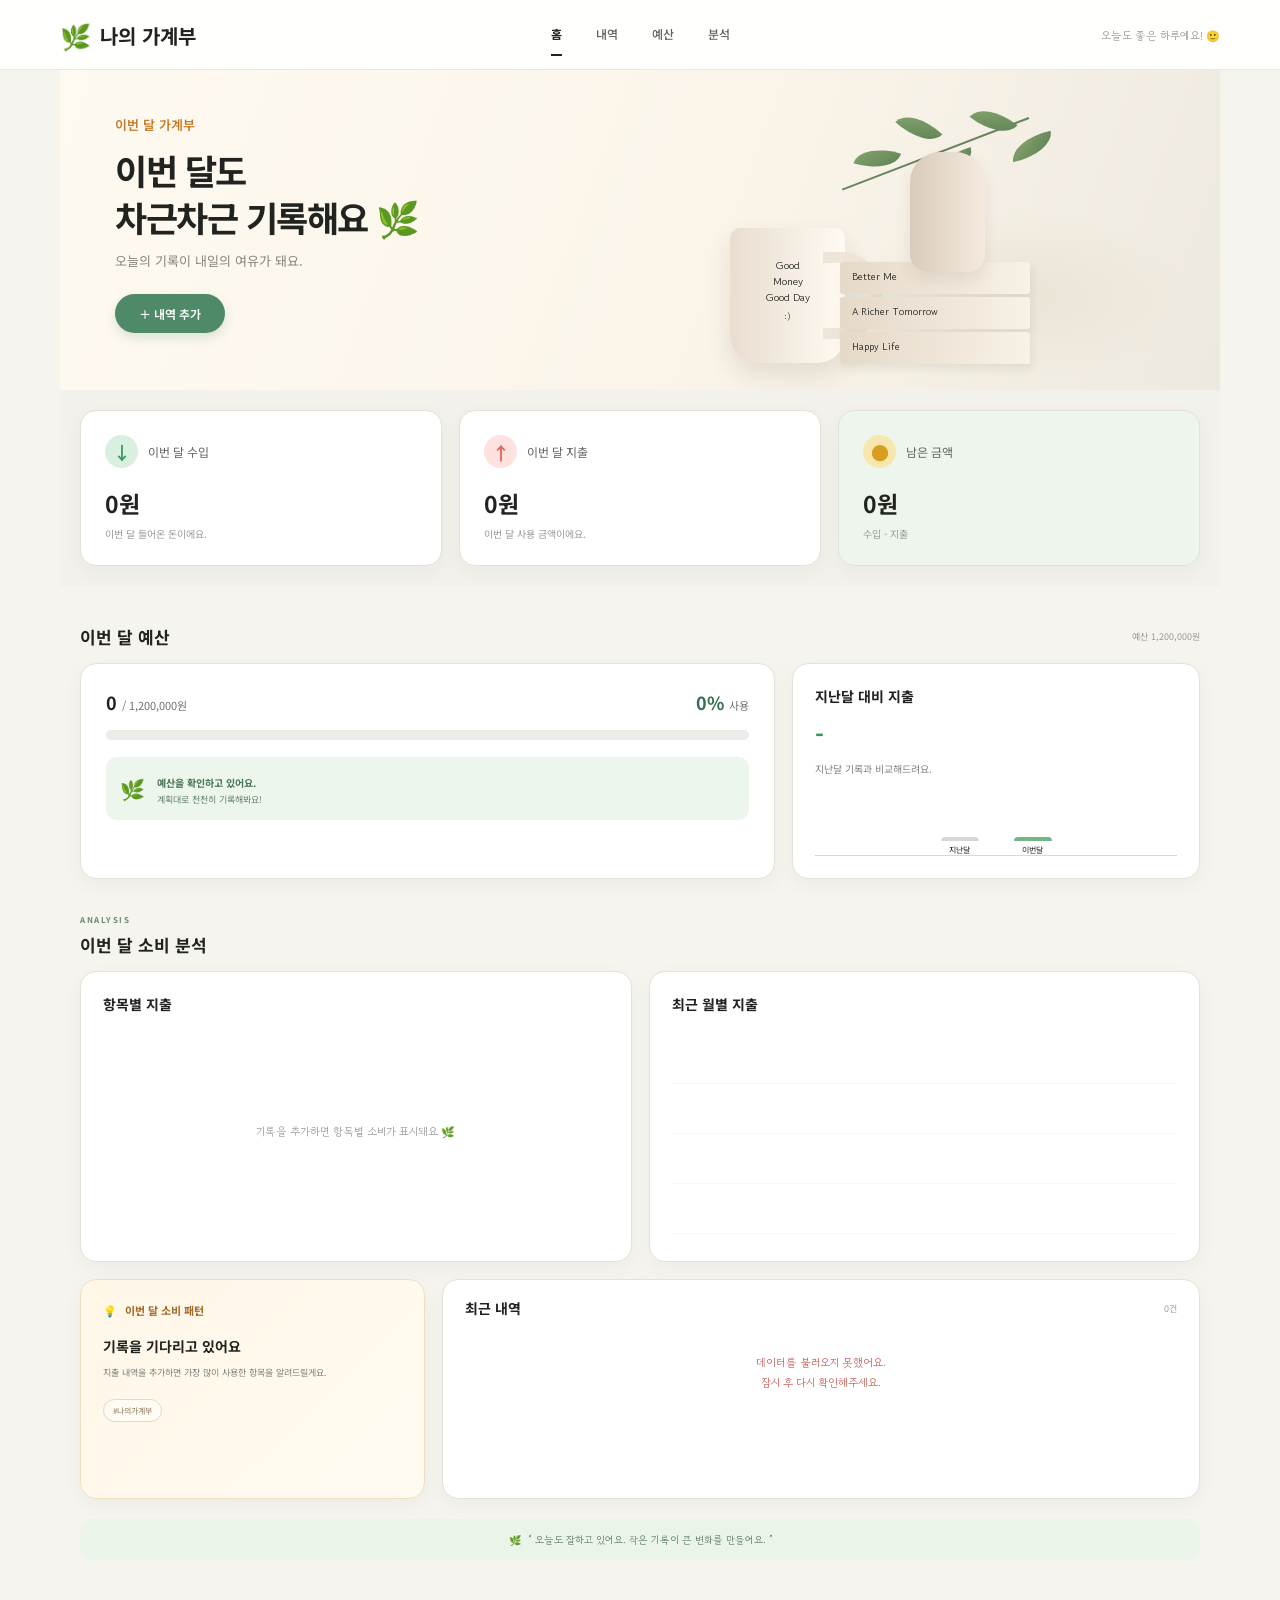
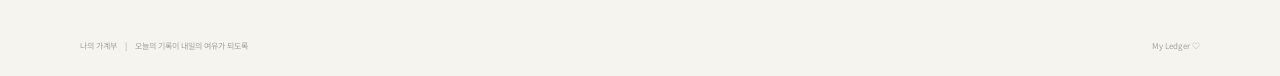
==== index.html @ 2e599616 "수정3" ====
<!DOCTYPE html>
<html lang="ko">
<head>
  <meta charset="UTF-8">
  <meta name="viewport" content="width=device-width, initial-scale=1.0">
  <title>나의 가계부</title>

  <link rel="preconnect" href="https://fonts.googleapis.com">
  <link rel="preconnect" href="https://fonts.gstatic.com" crossorigin>
  <link href="https://fonts.googleapis.com/css2?family=Gowun+Dodum&family=Noto+Sans+KR:wght@400;500;600;700&display=swap" rel="stylesheet">

  <link rel="stylesheet" href="style.css">
</head>

<body>

<header class="topbar">
  <div class="topbar-inner">

    <a href="index.html" class="brand">
      <span class="brand-leaf">🌿</span>
      <strong>나의 가계부</strong>
    </a>

    <nav class="nav">
      <a href="index.html" class="active">홈</a>
      <a href="#recent">내역</a>
      <a href="#budget">예산</a>
      <a href="#analysis">분석</a>
    </nav>

    <span class="today-message">
      오늘도 좋은 하루예요! 🙂
    </span>

  </div>
</header>


<main class="page">

  <!-- HERO -->
  <section class="hero">

    <div class="hero-text">

      <span class="hero-month" id="heroMonth">
        이번 달 가계부
      </span>

      <h1>
        이번 달도<br>
        차근차근 기록해요 🌿
      </h1>

      <p>
        오늘의 기록이 내일의 여유가 돼요.
      </p>

      <a href="write.html" class="add-btn">
        ＋ 내역 추가
      </a>

    </div>


    <div class="hero-photo">

      <div class="branch">
        <span></span>
        <span></span>
        <span></span>
        <span></span>
        <span></span>
      </div>

      <div class="mug">
        <div class="mug-text">
          Good<br>
          Money<br>
          Good Day
          <small>:)</small>
        </div>
      </div>

      <div class="books">
        <div>Better Me</div>
        <div>A Richer Tomorrow</div>
        <div>Happy Life</div>
      </div>

      <div class="vase"></div>

    </div>

  </section>


  <!-- SUMMARY -->
  <section class="summary">

    <article class="summary-card">

      <div class="summary-heading">
        <span class="summary-icon income-icon">↓</span>
        <span>이번 달 수입</span>
      </div>

      <strong id="totalIncome">
        0원
      </strong>

      <p>
        이번 달 들어온 돈이에요.
      </p>

    </article>


    <article class="summary-card">

      <div class="summary-heading">
        <span class="summary-icon expense-icon">↑</span>
        <span>이번 달 지출</span>
      </div>

      <strong id="totalExpense">
        0원
      </strong>

      <p id="expenseCompare">
        이번 달 사용 금액이에요.
      </p>

    </article>


    <article class="summary-card balance-card">

      <div class="summary-heading">
        <span class="summary-icon balance-icon">●</span>
        <span>남은 금액</span>
      </div>

      <strong id="balance">
        0원
      </strong>

      <p>
        수입 - 지출
      </p>

    </article>

  </section>


  <!-- BUDGET -->
  <section class="section" id="budget">

    <div class="section-head">
      <h2>이번 달 예산</h2>

      <span>
        예산 1,200,000원
      </span>
    </div>


    <div class="budget-grid">

      <article class="card budget-card">

        <div class="budget-numbers">

          <div>
            <strong id="budgetExpense">
              0
            </strong>

            <span>
              / 1,200,000원
            </span>
          </div>


          <div>
            <strong
              class="green-text"
              id="budgetPercent"
            >
              0%
            </strong>

            <span> 사용</span>
          </div>

        </div>


        <div class="progress">
          <div
            class="progress-value"
            id="budgetProgress"
          ></div>
        </div>


        <div class="budget-tip">

          <span class="tip-leaf">
            🌿
          </span>

          <div>

            <strong id="budgetMessage">
              예산을 확인하고 있어요.
            </strong>

            <p>
              계획대로 천천히 기록해봐요!
            </p>

          </div>

        </div>

      </article>


      <article class="card last-month-card">

        <h3>
          지난달 대비 지출
        </h3>

        <strong
          class="big-green"
          id="comparePercent"
        >
          -
        </strong>

        <p id="compareMessage">
          지난달 기록과 비교해드려요.
        </p>


        <div class="comparison-chart">

          <div>
            <span
              class="august-bar"
              id="previousBar"
            ></span>

            <small>지난달</small>
          </div>


          <div>
            <span
              class="september-bar"
              id="currentBar"
            ></span>

            <small>이번달</small>
          </div>

        </div>

      </article>

    </div>

  </section>


  <!-- ANALYSIS -->
  <section class="section" id="analysis">

    <div class="section-label">
      ANALYSIS
    </div>

    <div class="section-head">
      <h2>
        이번 달 소비 분석
      </h2>
    </div>


    <div class="analysis-grid">

      <!-- CATEGORY -->
      <article class="card">

        <div class="card-title">
          <h3>항목별 지출</h3>
        </div>

        <div
          class="category-analysis"
          id="categoryAnalysis"
        >
          <div class="empty-message">
            기록을 추가하면 항목별 소비가 표시돼요 🌿
          </div>
        </div>

      </article>


      <!-- MONTH -->
      <article class="card">

        <div class="card-title">
          <h3>최근 월별 지출</h3>
        </div>

        <div
          class="monthly-chart"
          id="monthlyChart"
        ></div>

      </article>

    </div>

  </section>


  <!-- BOTTOM -->
  <section class="bottom-grid">

    <article class="pattern-card">

      <div class="pattern-title">
        <span>💡</span>
        <strong>
          이번 달 소비 패턴
        </strong>
      </div>

      <h3 id="patternTitle">
        기록을 기다리고 있어요
      </h3>

      <p id="patternDescription">
        지출 내역을 추가하면 가장 많이 사용한 항목을 알려드릴게요.
      </p>

      <div
        class="tags"
        id="patternTags"
      >
        <span>#나의가계부</span>
      </div>

    </article>


    <article
      class="card recent-card"
      id="recent"
    >

      <div class="card-title">

        <h3>
          최근 내역
        </h3>

        <span id="recordCount">
          0건
        </span>

      </div>


      <div id="recentList">

        <div class="empty-message">
          아직 기록이 없어요.<br>
          첫 내역을 추가해보세요 🌿
        </div>

      </div>

    </article>

  </section>


  <div class="encourage">
    🌿
    <span>
      “ 오늘도 잘하고 있어요. 작은 기록이 큰 변화를 만들어요. ”
    </span>
  </div>

</main>


<footer class="footer">

  <div>
    <span>나의 가계부</span>
    <span>|</span>
    <span>
      오늘의 기록이 내일의 여유가 되도록
    </span>
  </div>

  <span>My Ledger ♡</span>

</footer>


<script>

const API_URL =
  "https://script.google.com/macros/s/AKfycbyhjcK_5ip7OjqngwACkPqn_iroi9Y68riTT3GPKO-tlqvqpiWVfDnp2rkzIsEhg8q2/exec";

const MONTHLY_BUDGET = 1200000;


/* ---------------------------
   숫자 → 원화
--------------------------- */

function money(value) {

  return Number(value || 0)
    .toLocaleString("ko-KR") + "원";

}


/* ---------------------------
   날짜 파싱
--------------------------- */

function parseDate(value) {

  if (!value) return null;

  const date = new Date(value);

  if (isNaN(date.getTime())) {
    return null;
  }

  return date;

}


/* ---------------------------
   시트 데이터 가져오기
--------------------------- */

async function loadData() {

  try {

    const response =
      await fetch(API_URL);

    if (!response.ok) {
      throw new Error(
        "데이터를 불러오지 못했습니다."
      );
    }

    const result =
      await response.json();

    if (!result.success) {
      throw new Error(
        result.message ||
        "데이터를 불러오지 못했습니다."
      );
    }

    const data =
      Array.isArray(result.data)
        ? result.data
        : [];

    updateDashboard(data);

  }

  catch (error) {

    console.error(error);

    document.getElementById(
      "recentList"
    ).innerHTML = `
      <div class="empty-message error-message">
        데이터를 불러오지 못했어요.<br>
        잠시 후 다시 확인해주세요.
      </div>
    `;

  }

}


/* ---------------------------
   전체 대시보드 업데이트
--------------------------- */

function updateDashboard(data) {

  const now = new Date();

  const year =
    now.getFullYear();

  const month =
    now.getMonth();


  document.getElementById(
    "heroMonth"
  ).textContent =
    `${month + 1}월 가계부`;


  /* 이번 달 */

  const currentData =
    data.filter(item => {

      const date =
        parseDate(item.date);

      return (
        date &&
        date.getFullYear() === year &&
        date.getMonth() === month
      );

    });


  /* 지난 달 */

  const previousDate =
    new Date(
      year,
      month - 1,
      1
    );

  const previousYear =
    previousDate.getFullYear();

  const previousMonth =
    previousDate.getMonth();


  const previousData =
    data.filter(item => {

      const date =
        parseDate(item.date);

      return (
        date &&
        date.getFullYear() ===
          previousYear &&
        date.getMonth() ===
          previousMonth
      );

    });


  const income =
    currentData
      .filter(item =>
        Number(item.amount) > 0
      )
      .reduce(
        (sum,item) =>
          sum + Number(item.amount),
        0
      );


  const expense =
    currentData
      .filter(item =>
        Number(item.amount) < 0
      )
      .reduce(
        (sum,item) =>
          sum +
          Math.abs(Number(item.amount)),
        0
      );


  const previousExpense =
    previousData
      .filter(item =>
        Number(item.amount) < 0
      )
      .reduce(
        (sum,item) =>
          sum +
          Math.abs(Number(item.amount)),
        0
      );


  document.getElementById(
    "totalIncome"
  ).textContent =
    money(income);


  document.getElementById(
    "totalExpense"
  ).textContent =
    money(expense);


  document.getElementById(
    "balance"
  ).textContent =
    money(income - expense);


  updateBudget(expense);

  updateComparison(
    expense,
    previousExpense
  );

  updateCategories(
    currentData
  );

  updateMonthlyChart(
    data
  );

  updatePattern(
    currentData
  );

  updateRecent(
    data
  );

}


/* ---------------------------
   예산
--------------------------- */

function updateBudget(expense) {

  const percent =
    Math.round(
      (expense / MONTHLY_BUDGET)
      * 100
    );

  const remaining =
    MONTHLY_BUDGET - expense;


  document.getElementById(
    "budgetExpense"
  ).textContent =
    expense.toLocaleString("ko-KR");


  document.getElementById(
    "budgetPercent"
  ).textContent =
    `${percent}%`;


  document.getElementById(
    "budgetProgress"
  ).style.width =
    `${Math.min(percent,100)}%`;


  const message =
    document.getElementById(
      "budgetMessage"
    );


  if (remaining >= 0) {

    message.textContent =
      `아직 ${money(remaining)}의 예산이 남아 있어요.`;

  }

  else {

    message.textContent =
      `예산을 ${money(
        Math.abs(remaining)
      )} 초과했어요.`;

  }

}


/* ---------------------------
   지난달 비교
--------------------------- */

function updateComparison(
  current,
  previous
) {

  const percentText =
    document.getElementById(
      "comparePercent"
    );

  const message =
    document.getElementById(
      "compareMessage"
    );


  if (previous === 0) {

    percentText.textContent =
      "-";

    message.textContent =
      "지난달 지출 기록이 아직 없어요.";

  }

  else {

    const difference =
      current - previous;

    const percent =
      Math.round(
        Math.abs(difference)
        / previous
        * 100
      );


    if (difference < 0) {

      percentText.textContent =
        `↓ ${percent}% 감소`;

      message.textContent =
        `지난달보다 ${money(
          Math.abs(difference)
        )} 적게 썼어요.`;

    }

    else if (difference > 0) {

      percentText.textContent =
        `↑ ${percent}% 증가`;

      message.textContent =
        `지난달보다 ${money(
          difference
        )} 더 썼어요.`;

    }

    else {

      percentText.textContent =
        "변화 없음";

      message.textContent =
        "지난달과 지출이 같아요.";

    }

  }


  const max =
    Math.max(
      current,
      previous,
      1
    );


  document.getElementById(
    "previousBar"
  ).style.height =
    `${Math.max(
      previous / max * 55,
      4
    )}px`;


  document.getElementById(
    "currentBar"
  ).style.height =
    `${Math.max(
      current / max * 55,
      4
    )}px`;

}


/* ---------------------------
   항목별 분석
--------------------------- */

function updateCategories(data) {

  const expenses =
    data.filter(
      item =>
        Number(item.amount) < 0
    );


  const categories = {};


  expenses.forEach(item => {

    const mainCategory =
      String(
        item.category ||
        "기타"
      )
      .split(">")[0]
      .trim();


    categories[mainCategory] =
      (
        categories[mainCategory]
        || 0
      )
      +
      Math.abs(
        Number(item.amount)
      );

  });


  const sorted =
    Object.entries(categories)
      .sort(
        (a,b) =>
          b[1] - a[1]
      );


  const container =
    document.getElementById(
      "categoryAnalysis"
    );


  if (!sorted.length) {

    container.innerHTML = `
      <div class="empty-message">
        이번 달 지출 기록이 아직 없어요 🌿
      </div>
    `;

    return;

  }


  const max =
    sorted[0][1];


  container.innerHTML =
    sorted
      .slice(0,5)
      .map(
        ([category,value]) => {

          const width =
            Math.round(
              value / max * 100
            );

          return `
            <div class="category-row">

              <span class="category-name">
                ${escapeHTML(category)}
              </span>

              <div class="category-track">
                <span
                  style="width:${width}%"
                ></span>
              </div>

              <strong>
                ${money(value)}
              </strong>

            </div>
          `;

        }
      )
      .join("");

}


/* ---------------------------
   월별 그래프
--------------------------- */

function updateMonthlyChart(data) {

  const container =
    document.getElementById(
      "monthlyChart"
    );

  const now =
    new Date();

  const months = [];


  for (let i = 5; i >= 0; i--) {

    const target =
      new Date(
        now.getFullYear(),
        now.getMonth() - i,
        1
      );

    const year =
      target.getFullYear();

    const month =
      target.getMonth();


    const total =
      data
        .filter(item => {

          const date =
            parseDate(item.date);

          return (
            date &&
            date.getFullYear()
              === year &&
            date.getMonth()
              === month &&
            Number(item.amount) < 0
          );

        })
        .reduce(
          (sum,item) =>
            sum +
            Math.abs(
              Number(item.amount)
            ),
          0
        );


    months.push({
      label:
        `${month + 1}월`,
      total
    });

  }


  const max =
    Math.max(
      ...months.map(
        item => item.total
      ),
      1
    );


  container.innerHTML =
    months
      .map(
        (item,index) => {

          const height =
            item.total === 0
              ? 3
              : Math.max(
                  item.total
                  / max
                  * 85,
                  8
                );

          const current =
            index ===
            months.length - 1
              ? "current-month"
              : "";

          return `
            <div class="monthly-bar ${current}">

              <span
                style="height:${height}%"
                title="${money(item.total)}"
              ></span>

              <small>
                ${item.label}
              </small>

            </div>
          `;

        }
      )
      .join("");

}


/* ---------------------------
   소비 패턴
--------------------------- */

function updatePattern(data) {

  const expenses =
    data.filter(
      item =>
        Number(item.amount) < 0
    );


  const categories = {};

  let total = 0;


  expenses.forEach(item => {

    const category =
      String(
        item.category ||
        "기타"
      )
      .split(">")[0]
      .trim();


    const amount =
      Math.abs(
        Number(item.amount)
      );


    total += amount;


    categories[category] =
      (
        categories[category]
        || 0
      ) + amount;

  });


  const sorted =
    Object.entries(categories)
      .sort(
        (a,b) =>
          b[1] - a[1]
      );


  if (!sorted.length) {
    return;
  }


  const [topCategory,topAmount] =
    sorted[0];


  const percent =
    total
      ? Math.round(
          topAmount
          / total
          * 100
        )
      : 0;


  document.getElementById(
    "patternTitle"
  ).textContent =
    `${topCategory} 지출이 가장 많아요`;


  document.getElementById(
    "patternDescription"
  ).textContent =
    `전체 지출의 약 ${percent}%를 ${topCategory}에 사용했어요.`;


  document.getElementById(
    "patternTags"
  ).innerHTML =
    sorted
      .slice(0,3)
      .map(
        ([category],index) =>
          `<span>#${escapeHTML(category)}${index === 0 ? " 1위" : ""}</span>`
      )
      .join("");

}


/* ---------------------------
   최근 내역
--------------------------- */

function updateRecent(data) {

  const container =
    document.getElementById(
      "recentList"
    );


  const sorted =
    [...data]
      .sort(
        (a,b) =>
          (
            parseDate(b.date)
            || 0
          )
          -
          (
            parseDate(a.date)
            || 0
          )
      );


  document.getElementById(
    "recordCount"
  ).textContent =
    `${data.length}건`;


  if (!sorted.length) {

    container.innerHTML = `
      <div class="empty-message">
        아직 기록이 없어요.<br>
        첫 내역을 추가해보세요 🌿
      </div>
    `;

    return;

  }


  container.innerHTML =
    sorted
      .slice(0,5)
      .map(item => {

        const amount =
          Number(item.amount);

        const isIncome =
          amount > 0;

        const date =
          parseDate(item.date);

        const dateText =
          date
            ? `${date.getMonth()+1}월 ${date.getDate()}일`
            : item.date;


        return `
          <div class="transaction">

            <div class="transaction-main">

              <span class="transaction-icon">
                ${isIncome ? "💵" : "🧾"}
              </span>

              <div>

                <strong>
                  ${escapeHTML(item.name)}
                </strong>

                <p>
                  ${escapeHTML(dateText)}
                  ·
                  ${escapeHTML(item.category)}
                </p>

              </div>

            </div>

            <strong class="${isIncome ? "plus" : "minus"}">

              ${isIncome ? "+" : "-"}
              ${money(
                Math.abs(amount)
              )}

            </strong>

          </div>
        `;

      })
      .join("");

}


/* ---------------------------
   HTML 안전 처리
--------------------------- */

function escapeHTML(value) {

  return String(value ?? "")
    .replaceAll("&","&amp;")
    .replaceAll("<","&lt;")
    .replaceAll(">","&gt;")
    .replaceAll('"',"&quot;")
    .replaceAll("'","&#039;");

}


/* 시작 */

loadData();

</script>

</body>
</html>
---- style.css ----
:root {
  --background: #f6f4ee;
  --paper: #fffefa;
  --white: #ffffff;

  --text: #20231f;
  --subtext: #7f827c;

  --green: #4e8a68;
  --dark-green: #34704f;
  --light-green: #e9f2e9;

  --red: #d9534f;
  --light-red: #fff0ee;

  --yellow: #e8aa32;
  --light-yellow: #fff5df;

  --border: #e5e1d8;

  --shadow:
    0 6px 20px rgba(53,48,39,.045);
}


* {
  box-sizing: border-box;
}


html {
  scroll-behavior: smooth;
}


body {
  margin: 0;

  background: var(--background);

  color: var(--text);

  font-family:
    "Noto Sans KR",
    sans-serif;

  font-size: 14px;

  -webkit-font-smoothing: antialiased;
}


a {
  color: inherit;

  text-decoration: none;
}


button,
input,
select {
  font: inherit;
}


/* =========================
   HEADER
========================= */

.topbar {
  height: 70px;

  position: sticky;
  top: 0;

  z-index: 100;

  background:
    rgba(255,255,255,.94);

  border-bottom:
    1px solid #ebe8e1;

  backdrop-filter: blur(10px);
}


.topbar-inner {
  width: min(1160px,92%);
  height: 100%;

  margin: auto;

  display: grid;

  grid-template-columns:
    1fr auto 1fr;

  align-items: center;
}


.brand {
  display: flex;
  align-items: center;

  gap: 9px;

  font-size: 20px;
}


.brand-leaf {
  font-size: 25px;
}


.nav {
  display: flex;

  gap: 34px;
}


.nav a {
  height: 70px;

  padding-top: 25px;

  position: relative;

  color: #5d615c;

  font-size: 12px;
  font-weight: 500;
}


.nav a:hover {
  color: var(--dark-green);
}


.nav a.active {
  color: #222;

  font-weight: 700;
}


.nav a.active::after {
  content: "";

  position: absolute;

  left: 0;
  right: 0;
  bottom: 14px;

  height: 2px;

  background: #222;
}


.today-message {
  justify-self: end;

  color: #999b96;

  font-family:
    "Gowun Dodum",
    sans-serif;

  font-size: 11px;
}


/* =========================
   PAGE
========================= */

.page {
  width: min(1160px,92%);

  margin: auto;

  padding-bottom: 45px;
}


/* =========================
   HERO
========================= */

.hero {
  height: 320px;

  display: grid;

  grid-template-columns:
    1fr 1fr;

  overflow: hidden;

  background:
    linear-gradient(
      110deg,
      #fffaf1 0%,
      #faf4e9 56%,
      #eee9df 100%
    );
}


.hero-text {
  padding: 45px 55px;

  position: relative;

  z-index: 3;
}


.hero-month {
  display: block;

  margin-bottom: 12px;

  color: #c67b27;

  font-size: 13px;
  font-weight: 600;
}


.hero h1 {
  margin: 0 0 10px;

  font-size: 35px;

  line-height: 1.35;

  letter-spacing: -1.5px;
}


.hero p {
  margin: 0 0 24px;

  color: #85867f;

  font-size: 13px;
}


.add-btn {
  display: inline-block;

  padding: 11px 24px;

  border-radius: 30px;

  background: var(--green);

  color: white;

  font-size: 12px;
  font-weight: 600;

  box-shadow:
    0 5px 12px
    rgba(51,112,79,.16);

  transition: .2s;
}


.add-btn:hover {
  background:
    var(--dark-green);

  transform:
    translateY(-1px);
}


/* HERO ART */

.hero-photo {
  position: relative;

  overflow: hidden;
}


.hero-photo::before {
  content: "";

  width: 360px;
  height: 190px;

  position: absolute;

  right: 20px;
  bottom: 0;

  background:
    radial-gradient(
      ellipse,
      rgba(202,186,164,.20),
      transparent 65%
    );
}


.mug {
  width: 115px;
  height: 135px;

  position: absolute;

  left: 90px;
  bottom: 27px;

  border-radius:
    10px 10px 28px 28px;

  background:
    linear-gradient(
      90deg,
      #e8ddcf,
      #fffaf2
    );

  box-shadow:
    0 12px 25px
    rgba(89,74,54,.13);
}


.mug::after {
  content: "";

  width: 48px;
  height: 65px;

  position: absolute;

  right: -37px;
  top: 24px;

  border:
    11px solid #eee4d8;

  border-left: 0;

  border-radius:
    0 40px 40px 0;
}


.mug-text {
  padding-top: 30px;

  font-family:
    "Gowun Dodum",
    sans-serif;

  text-align: center;

  font-size: 11px;

  line-height: 1.45;
}


.mug-text small {
  display: block;

  margin-top: 4px;
}


.books {
  width: 190px;

  position: absolute;

  left: 200px;
  bottom: 26px;
}


.books div {
  height: 32px;

  margin-top: 3px;

  padding: 7px 12px;

  border-radius: 3px;

  background:
    linear-gradient(
      90deg,
      #e5d9c8,
      #f8f1e6
    );

  box-shadow:
    2px 5px 9px
    rgba(72,62,49,.09);

  font-family:
    "Gowun Dodum",
    sans-serif;

  font-size: 10px;
}


.vase {
  width: 75px;
  height: 120px;

  position: absolute;

  left: 270px;
  bottom: 118px;

  border-radius:
    30px 30px 18px 18px;

  background:
    linear-gradient(
      90deg,
      #d9cbbb,
      #f4eadd
    );

  box-shadow:
    0 8px 15px
    rgba(75,63,50,.09);
}


.branch {
  width: 230px;
  height: 100px;

  position: absolute;

  left: 195px;
  top: 28px;

  transform: rotate(-7deg);
}


.branch::before {
  content: "";

  width: 200px;
  height: 2px;

  position: absolute;

  top: 53px;

  background: #68845f;

  transform: rotate(-14deg);
}


.branch span {
  width: 43px;
  height: 23px;

  position: absolute;

  display: block;

  border-radius:
    100% 0 100% 0;

  background:
    linear-gradient(
      135deg,
      #8cab71,
      #587b51
    );
}


.branch span:nth-child(1) {
  left: 20px;
  top: 40px;

  transform: rotate(24deg);
}


.branch span:nth-child(2) {
  left: 65px;
  top: 15px;

  transform: rotate(50deg);
}


.branch span:nth-child(3) {
  left: 95px;
  top: 55px;

  transform: rotate(-10deg);
}


.branch span:nth-child(4) {
  left: 140px;
  top: 17px;

  transform: rotate(45deg);
}


.branch span:nth-child(5) {
  left: 175px;
  top: 47px;

  transform: rotate(-5deg);
}


/* =========================
   SUMMARY
========================= */

.summary {
  padding: 20px;

  display: grid;

  grid-template-columns:
    repeat(3,1fr);

  gap: 17px;

  background: #f3f1eb;
}


.summary-card {
  min-height: 150px;

  padding: 24px;

  border:
    1px solid var(--border);

  border-radius: 16px;

  background: var(--white);

  box-shadow: var(--shadow);
}


.balance-card {
  background: #eef5ec;
}


.summary-heading {
  display: flex;
  align-items: center;

  gap: 10px;

  margin-bottom: 18px;

  color: #61655f;

  font-size: 12px;
}


.summary-icon {
  width: 33px;
  height: 33px;

  display: grid;
  place-items: center;

  border-radius: 50%;

  font-size: 18px;
  font-weight: bold;
}


.income-icon {
  background: #d9efdf;

  color: #3c9b62;
}


.expense-icon {
  background: #fde2df;

  color: #e4665d;
}


.balance-icon {
  background: #f7e7ad;

  color: #d99d20;
}


.summary-card > strong {
  display: block;

  margin-bottom: 6px;

  font-size: 23px;
}


.summary-card p {
  margin: 0;

  color: #999b96;

  font-size: 10px;
}


/* =========================
   COMMON SECTION
========================= */

.section {
  padding:
    35px 20px 0;
}


.section-label {
  margin-bottom: 4px;

  color: #668b70;

  font-size: 8px;
  font-weight: 700;

  letter-spacing: 1.5px;
}


.section-head {
  min-height: 30px;

  margin-bottom: 12px;

  display: flex;
  align-items: center;
  justify-content:
    space-between;
}


.section-head h2 {
  margin: 0;

  font-size: 17px;
}


.section-head span,
.section-head a {
  color: #969993;

  font-size: 9px;
}


.card {
  border:
    1px solid var(--border);

  border-radius: 16px;

  background: var(--white);

  box-shadow: var(--shadow);
}


/* =========================
   BUDGET
========================= */

.budget-grid {
  display: grid;

  grid-template-columns:
    1.45fr .85fr;

  gap: 17px;
}


.budget-card {
  padding: 25px;
}


.budget-numbers {
  display: flex;

  justify-content:
    space-between;

  margin-bottom: 15px;
}


.budget-numbers strong {
  font-size: 18px;
}


.budget-numbers span {
  color: #6f736d;

  font-size: 11px;
}


.green-text {
  color: var(--dark-green);
}


.progress {
  height: 10px;

  overflow: hidden;

  border-radius: 20px;

  background: #ecebe7;
}


.progress-value {
  width: 0;
  height: 100%;

  border-radius: inherit;

  background:
    linear-gradient(
      90deg,
      #71ae86,
      #5c9672
    );

  transition: width .6s ease;
}


.budget-tip {
  margin-top: 17px;

  padding: 14px;

  display: flex;
  align-items: center;

  gap: 12px;

  border-radius: 11px;

  background: #edf6ed;
}


.tip-leaf {
  font-size: 20px;
}


.budget-tip strong {
  color: #487557;

  font-size: 10px;
}


.budget-tip p {
  margin: 2px 0 0;

  color: #66846e;

  font-size: 9px;
}


.last-month-card {
  padding: 22px;
}


.last-month-card h3 {
  margin: 0 0 10px;

  font-size: 14px;
}


.big-green {
  display: block;

  margin-bottom: 4px;

  color: #35945a;

  font-size: 24px;
}


.last-month-card p {
  color: #81847e;

  font-size: 10px;
}


.comparison-chart {
  height: 70px;

  display: flex;
  justify-content: center;
  align-items: flex-end;

  gap: 35px;

  border-bottom:
    1px solid #d8d7d2;
}


.comparison-chart > div {
  height: 100%;

  display: flex;
  flex-direction: column;
  justify-content: flex-end;

  text-align: center;
}


.comparison-chart span {
  width: 38px;

  display: block;

  border-radius:
    5px 5px 0 0;

  transition: height .5s ease;
}


.august-bar {
  height: 4px;

  background: #d7d8d4;
}


.september-bar {
  height: 4px;

  background: #73b488;
}


.comparison-chart small {
  margin-top: 3px;

  font-size: 8px;
}


/* =========================
   ANALYSIS
========================= */

.analysis-grid {
  display: grid;

  grid-template-columns:
    1fr 1fr;

  gap: 17px;
}


.analysis-grid .card {
  min-height: 270px;

  padding: 22px;
}


.card-title {
  display: flex;
  align-items: center;
  justify-content:
    space-between;
}


.card-title h3 {
  margin: 0;

  font-size: 14px;
}


.card-title span,
.card-title a {
  color: #999b96;

  font-size: 9px;
}


/* CATEGORY */

.category-analysis {
  min-height: 210px;

  padding-top: 25px;

  display: flex;
  flex-direction: column;

  justify-content: center;

  gap: 16px;
}


.category-row {
  display: grid;

  grid-template-columns:
    70px 1fr 85px;

  align-items: center;

  gap: 10px;
}


.category-name {
  font-size: 10px;
}


.category-track {
  height: 8px;

  overflow: hidden;

  border-radius: 20px;

  background: #ebeae6;
}


.category-track span {
  height: 100%;

  display: block;

  border-radius: inherit;

  background: #82a990;
}


.category-row strong {
  text-align: right;

  font-size: 9px;
}


/* MONTHLY */

.monthly-chart {
  height: 205px;

  margin-top: 20px;

  padding: 15px 25px 0;

  display: flex;

  align-items: flex-end;

  justify-content:
    space-around;

  background:
    repeating-linear-gradient(
      to bottom,
      transparent,
      transparent 49px,
      #eeeeea 50px
    );
}


.monthly-bar {
  width: 35px;
  height: 170px;

  display: flex;

  flex-direction: column;

  justify-content: flex-end;

  align-items: center;
}


.monthly-bar span {
  width: 28px;

  display: block;

  border-radius:
    4px 4px 0 0;

  background: #b9d9c1;

  transition: height .5s ease;
}


.monthly-bar small {
  margin-top: 5px;

  color: #757a74;

  font-size: 8px;
}


.current-month span {
  background: #55986d;
}


.current-month small {
  color: #333;

  font-weight: 700;
}


/* =========================
   BOTTOM
========================= */

.bottom-grid {
  padding:
    17px 20px 0;

  display: grid;

  grid-template-columns:
    .75fr 1.65fr;

  gap: 17px;
}


.pattern-card {
  min-height: 220px;

  padding: 22px;

  border:
    1px solid #efdfc1;

  border-radius: 16px;

  background:
    linear-gradient(
      135deg,
      #fff7e8,
      #fffaf1
    );

  box-shadow: var(--shadow);
}


.pattern-title {
  display: flex;

  align-items: center;

  gap: 8px;

  margin-bottom: 18px;

  color: #a26b27;

  font-size: 11px;
}


.pattern-card h3 {
  margin-bottom: 8px;

  font-size: 14px;
}


.pattern-card > p {
  color: #7f807a;

  font-size: 9px;

  line-height: 1.8;
}


.tags {
  display: flex;

  flex-wrap: wrap;

  gap: 6px;

  margin-top: 18px;
}


.tags span {
  padding: 5px 9px;

  border:
    1px solid #ead8b9;

  border-radius: 20px;

  background:
    rgba(255,255,255,.5);

  color: #8d7858;

  font-size: 8px;
}


.recent-card {
  padding: 18px 22px;
}


.transaction {
  padding: 12px 0;

  display: flex;
  align-items: center;

  justify-content:
    space-between;

  gap: 12px;

  border-bottom:
    1px solid #eceae5;
}


.transaction:last-child {
  border-bottom: 0;
}


.transaction-main {
  display: flex;
  align-items: center;

  gap: 12px;
}


.transaction-icon {
  width: 34px;
  height: 34px;

  flex-shrink: 0;

  display: grid;
  place-items: center;

  border-radius: 50%;

  background: #f2ede5;

  font-size: 15px;
}


.transaction strong {
  font-size: 10px;
}


.transaction p {
  margin: 3px 0 0;

  color: #9a9c96;

  font-size: 8px;
}


.minus {
  color: #d45d55;

  white-space: nowrap;
}


.plus {
  color: #308159;

  white-space: nowrap;
}


.empty-message {
  width: 100%;

  padding: 35px 15px;

  color: #999b95;

  font-family:
    "Gowun Dodum",
    sans-serif;

  font-size: 11px;

  line-height: 1.8;

  text-align: center;
}


.error-message {
  color: #c46159;
}


.encourage {
  margin: 20px;

  padding: 13px;

  display: flex;

  align-items: center;
  justify-content: center;

  gap: 8px;

  border-radius: 12px;

  background: #eaf4e8;

  color: #5f7e66;

  font-family:
    "Gowun Dodum",
    sans-serif;

  font-size: 10px;
}


/* =========================
   FOOTER
========================= */

.footer {
  width: min(1160px,92%);

  margin: auto;

  padding:
    15px 20px 25px;

  display: flex;

  justify-content:
    space-between;

  color: #a2a39e;

  font-size: 8px;
}


.footer div {
  display: flex;

  gap: 8px;
}


/* =========================
   WRITE PAGE
========================= */

.write-page {
  width: min(760px,90%);

  margin: auto;

  padding:
    35px 0 70px;
}


.back {
  display: inline-block;

  margin-bottom: 35px;

  color: #686c66;

  font-size: 10px;
}


.write-header {
  min-height: 180px;

  display: flex;

  align-items: flex-start;

  justify-content:
    space-between;
}


.write-label {
  display: block;

  margin-bottom: 10px;

  color: #c17925;

  font-size: 10px;
  font-weight: 700;

  letter-spacing: 1px;
}


.write-header h1 {
  margin: 0 0 8px;

  font-size: 30px;
}


.write-header p {
  margin: 0;

  color: #8b8e87;

  font-size: 11px;
}


.sticky-note {
  width: 145px;

  padding: 20px;

  transform: rotate(5deg);

  background: #fff0c8;

  box-shadow:
    3px 6px 15px
    rgba(84,67,43,.09);

  font-family:
    "Gowun Dodum",
    sans-serif;

  text-align: center;
}


.sticky-note span {
  font-size: 17px;
}


.sticky-note p {
  margin: 7px 0;

  color: #56574f;

  font-size: 11px;

  line-height: 1.7;
}


.sticky-note strong {
  font-weight: 400;
}


.write-form {
  padding: 28px;

  border:
    1px solid var(--border);

  border-radius: 18px;

  background: white;

  box-shadow: var(--shadow);
}


.form-group {
  margin-bottom: 20px;
}


.form-group > label {
  display: block;

  margin-bottom: 7px;

  font-size: 11px;
  font-weight: 600;
}


.field-help {
  margin: 6px 2px 0;

  color: #a2a39d;

  font-size: 8px;
}


input,
select {
  width: 100%;
  height: 43px;

  padding: 0 13px;

  border:
    1px solid #dcdad4;

  border-radius: 7px;

  background: white;

  color: #555a54;

  font-size: 11px;

  outline: none;
}


input:focus,
select:focus {
  border-color: #75a284;

  box-shadow:
    0 0 0 3px
    rgba(78,138,104,.08);
}


.type-grid {
  display: grid;

  grid-template-columns:
    1fr 1fr;

  gap: 10px;
}


.type-button input {
  display: none;
}


.type-button span {
  height: 47px;

  display: grid;

  place-items: center;

  border:
    1px solid #e0ddd6;

  border-radius: 8px;

  background: #faf9f6;

  color: #71746e;

  font-size: 12px;

  cursor: pointer;
}


.type-button
input:checked
+
.expense-type {
  border-color: #e7837c;

  background: #fff0ee;

  color: #d6534d;

  font-weight: 700;
}


.type-button
input:checked
+
.income-type {
  border-color: #77a989;

  background: #edf6ef;

  color: #39815a;

  font-weight: 700;
}


.amount-field {
  position: relative;
}


.amount-field > span {
  position: absolute;

  left: 14px;
  top: 11px;

  color: #72766f;
}


.amount-field input {
  padding-left: 40px;

  padding-right: 40px;
}


.amount-field strong {
  position: absolute;

  right: 14px;
  top: 12px;

  color: #777a75;

  font-size: 10px;
  font-weight: 400;
}


.form-two-column {
  display: grid;

  grid-template-columns:
    1fr 1fr;

  gap: 15px;
}


.form-notice {
  margin-top: 5px;

  padding: 15px;

  display: flex;

  align-items: center;

  gap: 12px;

  border-radius: 9px;

  background: #fff4dd;

  color: #77684e;

  font-size: 10px;

  line-height: 1.7;
}


.form-notice > span {
  color: #d79c2d;

  font-size: 18px;
}


.notice-success {
  background: #eaf5eb;

  color: #3f7451;
}


.notice-success > span {
  color: #4c9565;
}


.notice-error {
  background: #fff0ee;

  color: #a94f49;
}


.notice-error > span {
  color: #d05c54;
}


.form-buttons {
  margin-top: 22px;

  display: grid;

  grid-template-columns:
    1fr 1.4fr;

  gap: 10px;
}


.form-buttons a,
.form-buttons button {
  height: 44px;

  display: grid;

  place-items: center;

  border: 0;

  border-radius: 7px;

  font-size: 11px;
  font-weight: 600;
}


.form-buttons a {
  background: #f0efeb;
}


.form-buttons button {
  background: var(--green);

  color: white;

  cursor: pointer;
}


.form-buttons button:hover {
  background:
    var(--dark-green);
}


.form-buttons button:disabled {
  opacity: .6;

  cursor: wait;
}


.write-decoration {
  margin-top: 35px;

  display: flex;

  align-items: center;
  justify-content: center;

  gap: 15px;

  font-family:
    "Gowun Dodum",
    sans-serif;

  text-align: center;
}


.plant-emoji {
  font-size: 40px;
}


.write-decoration p {
  margin: 0;

  color: #767a73;

  font-size: 10px;

  line-height: 1.8;
}


/* =========================
   MOBILE
========================= */

@media (max-width:760px) {

  .topbar-inner {
    grid-template-columns:
      auto 1fr;
  }


  .today-message {
    display: none;
  }


  .brand strong {
    display: none;
  }


  .nav {
    justify-self: end;

    gap: 15px;
  }


  .nav a {
    font-size: 9px;
  }


  .hero {
    height: auto;

    grid-template-columns: 1fr;
  }


  .hero-text {
    padding: 38px 30px;
  }


  .hero h1 {
    font-size: 29px;
  }


  .hero-photo {
    display: none;
  }


  .summary {
    grid-template-columns: 1fr;
  }


  .budget-grid,
  .analysis-grid,
  .bottom-grid {
    grid-template-columns: 1fr;
  }


  .category-row {
    grid-template-columns:
      55px 1fr 75px;
  }


  .monthly-chart {
    padding-left: 5px;
    padding-right: 5px;
  }


  .monthly-bar {
    width: 30px;
  }


  .monthly-bar span {
    width: 22px;
  }


  .write-header {
    min-height: 145px;
  }


  .sticky-note {
    display: none;
  }


  .write-header h1 {
    font-size: 25px;
  }


  .form-two-column {
    grid-template-columns: 1fr;

    gap: 0;
  }


  .footer {
    display: none;
  }

}


@media (max-width:480px) {

  .transaction {
    align-items: flex-start;
  }


  .transaction-main p {
    max-width: 175px;

    line-height: 1.5;
  }


  .budget-numbers {
    gap: 10px;
  }


  .section {
    padding-left: 10px;
    padding-right: 10px;
  }


  .bottom-grid {
    padding-left: 10px;
    padding-right: 10px;
  }

}
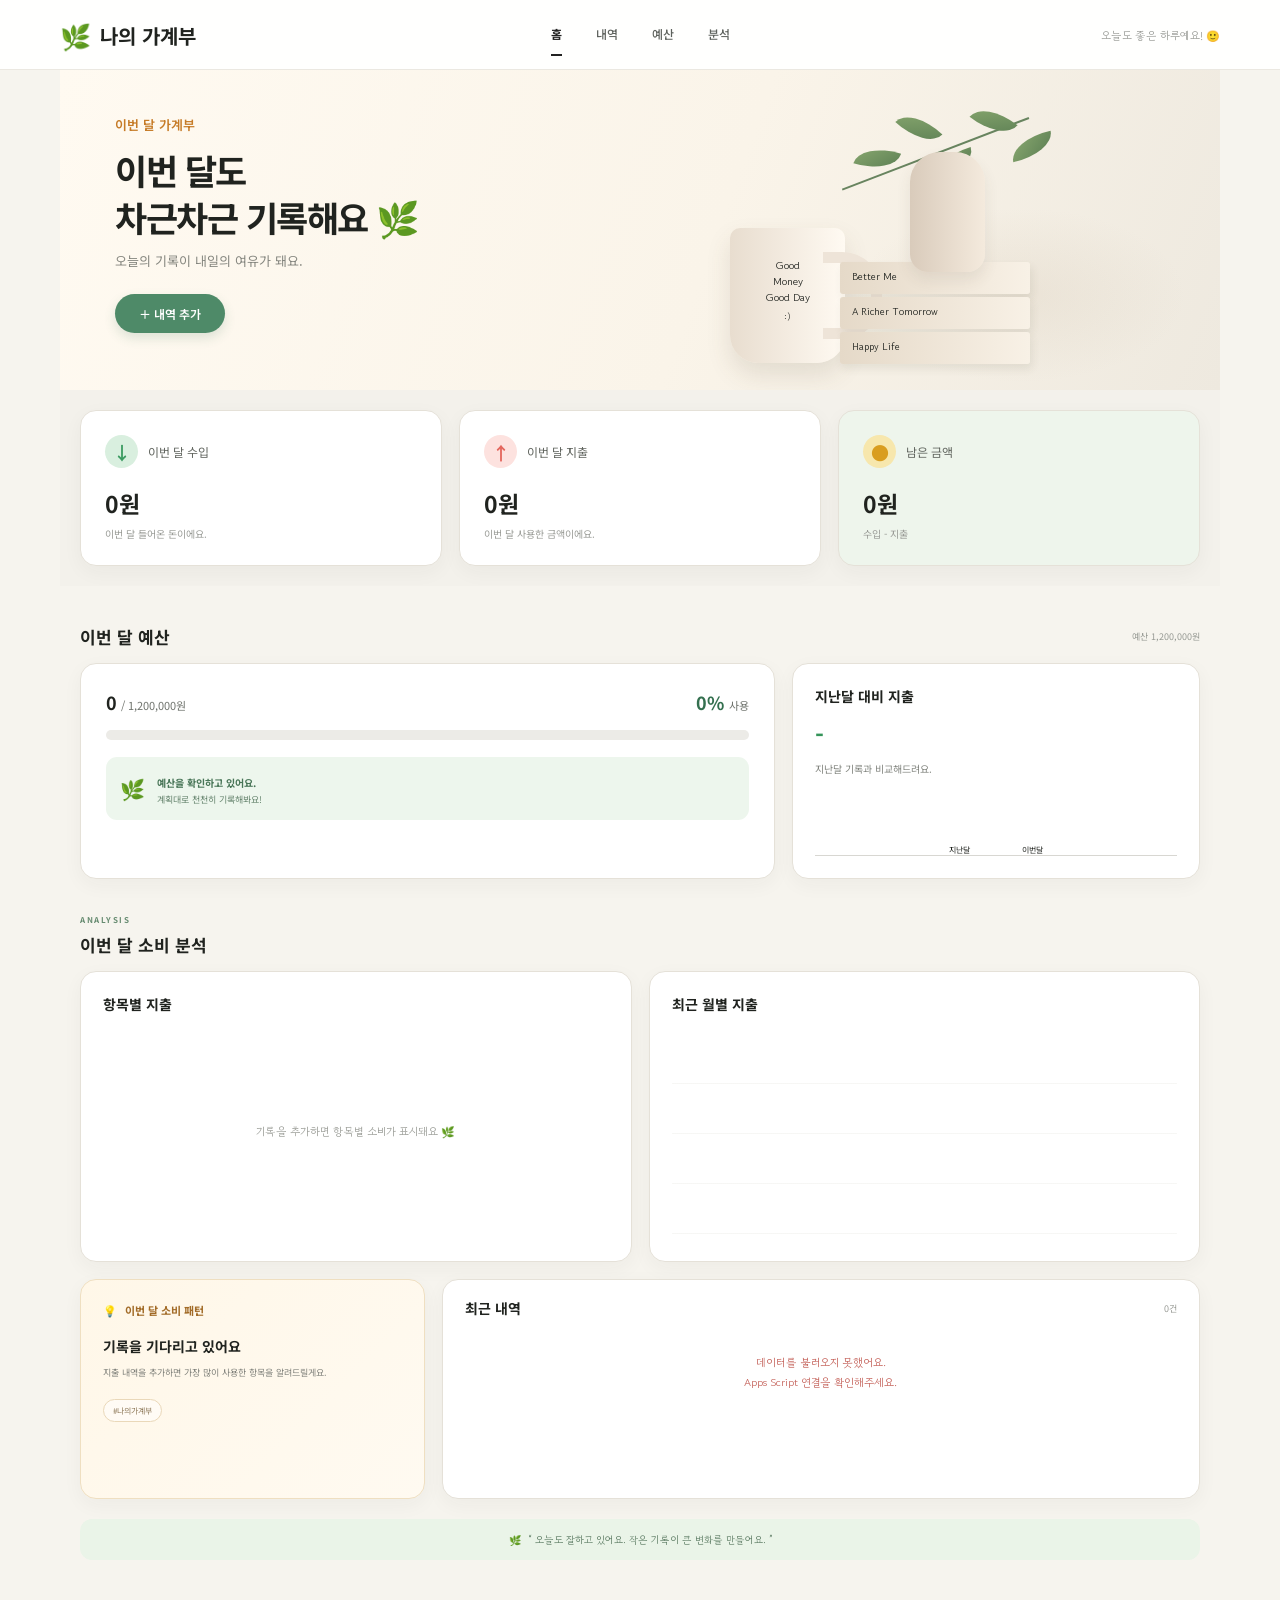
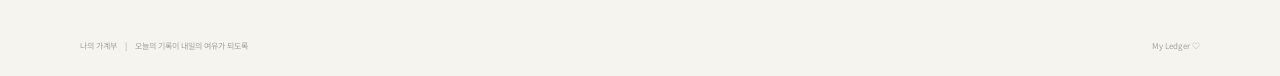
==== commit b2cf0274: "ㅅㄷㄴㅅ" ====
--- a/index.html
+++ b/index.html
@@ -39,7 +39,6 @@
 
 <main class="page">
 
-  <!-- HERO -->
   <section class="hero">
 
     <div class="hero-text">
@@ -96,7 +95,6 @@
   </section>
 
 
-  <!-- SUMMARY -->
   <section class="summary">
 
     <article class="summary-card">
@@ -106,13 +104,9 @@
         <span>이번 달 수입</span>
       </div>
 
-      <strong id="totalIncome">
-        0원
-      </strong>
-
-      <p>
-        이번 달 들어온 돈이에요.
-      </p>
+      <strong id="totalIncome">0원</strong>
+
+      <p>이번 달 들어온 돈이에요.</p>
 
     </article>
 
@@ -124,13 +118,9 @@
         <span>이번 달 지출</span>
       </div>
 
-      <strong id="totalExpense">
-        0원
-      </strong>
-
-      <p id="expenseCompare">
-        이번 달 사용 금액이에요.
-      </p>
+      <strong id="totalExpense">0원</strong>
+
+      <p>이번 달 사용한 금액이에요.</p>
 
     </article>
 
@@ -142,28 +132,25 @@
         <span>남은 금액</span>
       </div>
 
-      <strong id="balance">
-        0원
-      </strong>
-
-      <p>
-        수입 - 지출
-      </p>
+      <strong id="balance">0원</strong>
+
+      <p>수입 - 지출</p>
 
     </article>
 
   </section>
 
 
-  <!-- BUDGET -->
   <section class="section" id="budget">
 
     <div class="section-head">
+
       <h2>이번 달 예산</h2>
 
       <span>
         예산 1,200,000원
       </span>
+
     </div>
 
 
@@ -174,15 +161,9 @@
         <div class="budget-numbers">
 
           <div>
-            <strong id="budgetExpense">
-              0
-            </strong>
-
-            <span>
-              / 1,200,000원
-            </span>
+            <strong id="budgetExpense">0</strong>
+            <span>/ 1,200,000원</span>
           </div>
-
 
           <div>
             <strong
@@ -251,17 +232,16 @@
 
           <div>
             <span
-              class="august-bar"
+              class="previous-bar"
               id="previousBar"
             ></span>
 
             <small>지난달</small>
           </div>
 
-
           <div>
             <span
-              class="september-bar"
+              class="current-bar"
               id="currentBar"
             ></span>
 
@@ -277,7 +257,6 @@
   </section>
 
 
-  <!-- ANALYSIS -->
   <section class="section" id="analysis">
 
     <div class="section-label">
@@ -285,15 +264,12 @@
     </div>
 
     <div class="section-head">
-      <h2>
-        이번 달 소비 분석
-      </h2>
+      <h2>이번 달 소비 분석</h2>
     </div>
 
 
     <div class="analysis-grid">
 
-      <!-- CATEGORY -->
       <article class="card">
 
         <div class="card-title">
@@ -304,15 +280,16 @@
           class="category-analysis"
           id="categoryAnalysis"
         >
+
           <div class="empty-message">
             기록을 추가하면 항목별 소비가 표시돼요 🌿
           </div>
+
         </div>
 
       </article>
 
 
-      <!-- MONTH -->
       <article class="card">
 
         <div class="card-title">
@@ -331,16 +308,13 @@
   </section>
 
 
-  <!-- BOTTOM -->
   <section class="bottom-grid">
 
     <article class="pattern-card">
 
       <div class="pattern-title">
         <span>💡</span>
-        <strong>
-          이번 달 소비 패턴
-        </strong>
+        <strong>이번 달 소비 패턴</strong>
       </div>
 
       <h3 id="patternTitle">
@@ -368,16 +342,13 @@
 
       <div class="card-title">
 
-        <h3>
-          최근 내역
-        </h3>
+        <h3>최근 내역</h3>
 
         <span id="recordCount">
           0건
         </span>
 
       </div>
-
 
       <div id="recentList">
 
@@ -394,10 +365,13 @@
 
 
   <div class="encourage">
+
     🌿
+
     <span>
       “ 오늘도 잘하고 있어요. 작은 기록이 큰 변화를 만들어요. ”
     </span>
+
   </div>
 
 </main>
@@ -408,9 +382,7 @@
   <div>
     <span>나의 가계부</span>
     <span>|</span>
-    <span>
-      오늘의 기록이 내일의 여유가 되도록
-    </span>
+    <span>오늘의 기록이 내일의 여유가 되도록</span>
   </div>
 
   <span>My Ledger ♡</span>
@@ -421,14 +393,10 @@
 <script>
 
 const API_URL =
-  "https://script.google.com/macros/s/AKfycbyhjcK_5ip7OjqngwACkPqn_iroi9Y68riTT3GPKO-tlqvqpiWVfDnp2rkzIsEhg8q2/exec";
+"https://script.google.com/macros/s/AKfycbywXTV8GHFC9y4V16xE-438ZV45V2AWrkUDyxj34S3fnvWMfia394ucmSrOE30GGc_rIQ/exec";
 
 const MONTHLY_BUDGET = 1200000;
 
-
-/* ---------------------------
-   숫자 → 원화
---------------------------- */
 
 function money(value) {
 
@@ -438,28 +406,32 @@
 }
 
 
-/* ---------------------------
-   날짜 파싱
---------------------------- */
-
 function parseDate(value) {
 
   if (!value) return null;
 
-  const date = new Date(value);
-
-  if (isNaN(date.getTime())) {
-    return null;
+  const parts =
+    String(value).split("-");
+
+  if (parts.length === 3) {
+
+    return new Date(
+      Number(parts[0]),
+      Number(parts[1]) - 1,
+      Number(parts[2])
+    );
+
   }
 
-  return date;
+  const date =
+    new Date(value);
+
+  return isNaN(date.getTime())
+    ? null
+    : date;
 
 }
 
-
-/* ---------------------------
-   시트 데이터 가져오기
---------------------------- */
 
 async function loadData() {
 
@@ -469,55 +441,61 @@
       await fetch(API_URL);
 
     if (!response.ok) {
+
       throw new Error(
         "데이터를 불러오지 못했습니다."
       );
+
     }
+
 
     const result =
       await response.json();
 
+
     if (!result.success) {
+
       throw new Error(
         result.message ||
-        "데이터를 불러오지 못했습니다."
+        "불러오기 실패"
       );
+
     }
 
-    const data =
+
+    updateDashboard(
       Array.isArray(result.data)
         ? result.data
-        : [];
-
-    updateDashboard(data);
+        : []
+    );
+
+
+  } catch (error) {
+
+    console.error(error);
+
+    document
+      .getElementById("recentList")
+      .innerHTML = `
+
+        <div class="empty-message error-message">
+
+          데이터를 불러오지 못했어요.<br>
+          Apps Script 연결을 확인해주세요.
+
+        </div>
+
+      `;
 
   }
 
-  catch (error) {
-
-    console.error(error);
-
-    document.getElementById(
-      "recentList"
-    ).innerHTML = `
-      <div class="empty-message error-message">
-        데이터를 불러오지 못했어요.<br>
-        잠시 후 다시 확인해주세요.
-      </div>
-    `;
-
-  }
-
 }
 
 
-/* ---------------------------
-   전체 대시보드 업데이트
---------------------------- */
-
 function updateDashboard(data) {
 
-  const now = new Date();
+  const now =
+    new Date();
 
   const year =
     now.getFullYear();
@@ -526,13 +504,11 @@
     now.getMonth();
 
 
-  document.getElementById(
-    "heroMonth"
-  ).textContent =
+  document
+    .getElementById("heroMonth")
+    .textContent =
     `${month + 1}월 가계부`;
 
-
-  /* 이번 달 */
 
   const currentData =
     data.filter(item => {
@@ -540,16 +516,12 @@
       const date =
         parseDate(item.date);
 
-      return (
-        date &&
+      return date &&
         date.getFullYear() === year &&
-        date.getMonth() === month
-      );
+        date.getMonth() === month;
 
     });
 
-
-  /* 지난 달 */
 
   const previousDate =
     new Date(
@@ -558,12 +530,6 @@
       1
     );
 
-  const previousYear =
-    previousDate.getFullYear();
-
-  const previousMonth =
-    previousDate.getMonth();
-
 
   const previousData =
     data.filter(item => {
@@ -571,24 +537,23 @@
       const date =
         parseDate(item.date);
 
-      return (
-        date &&
+      return date &&
         date.getFullYear() ===
-          previousYear &&
+          previousDate.getFullYear() &&
         date.getMonth() ===
-          previousMonth
-      );
+          previousDate.getMonth();
 
     });
 
 
   const income =
     currentData
-      .filter(item =>
-        Number(item.amount) > 0
+      .filter(
+        item =>
+          Number(item.amount) > 0
       )
       .reduce(
-        (sum,item) =>
+        (sum, item) =>
           sum + Number(item.amount),
         0
       );
@@ -596,45 +561,51 @@
 
   const expense =
     currentData
-      .filter(item =>
-        Number(item.amount) < 0
+      .filter(
+        item =>
+          Number(item.amount) < 0
       )
       .reduce(
-        (sum,item) =>
+        (sum, item) =>
           sum +
-          Math.abs(Number(item.amount)),
+          Math.abs(
+            Number(item.amount)
+          ),
         0
       );
 
 
   const previousExpense =
     previousData
-      .filter(item =>
-        Number(item.amount) < 0
+      .filter(
+        item =>
+          Number(item.amount) < 0
       )
       .reduce(
-        (sum,item) =>
+        (sum, item) =>
           sum +
-          Math.abs(Number(item.amount)),
+          Math.abs(
+            Number(item.amount)
+          ),
         0
       );
 
 
-  document.getElementById(
-    "totalIncome"
-  ).textContent =
+  document
+    .getElementById("totalIncome")
+    .textContent =
     money(income);
 
 
-  document.getElementById(
-    "totalExpense"
-  ).textContent =
+  document
+    .getElementById("totalExpense")
+    .textContent =
     money(expense);
 
 
-  document.getElementById(
-    "balance"
-  ).textContent =
+  document
+    .getElementById("balance")
+    .textContent =
     money(income - expense);
 
 
@@ -649,90 +620,75 @@
     currentData
   );
 
-  updateMonthlyChart(
-    data
-  );
+  updateMonthlyChart(data);
 
   updatePattern(
     currentData
   );
 
-  updateRecent(
-    data
-  );
+  updateRecent(data);
 
 }
 
-
-/* ---------------------------
-   예산
---------------------------- */
 
 function updateBudget(expense) {
 
   const percent =
     Math.round(
-      (expense / MONTHLY_BUDGET)
-      * 100
+      expense /
+      MONTHLY_BUDGET *
+      100
     );
 
+
   const remaining =
-    MONTHLY_BUDGET - expense;
-
-
-  document.getElementById(
-    "budgetExpense"
-  ).textContent =
+    MONTHLY_BUDGET -
+    expense;
+
+
+  document
+    .getElementById("budgetExpense")
+    .textContent =
     expense.toLocaleString("ko-KR");
 
 
-  document.getElementById(
-    "budgetPercent"
-  ).textContent =
+  document
+    .getElementById("budgetPercent")
+    .textContent =
     `${percent}%`;
 
 
-  document.getElementById(
-    "budgetProgress"
-  ).style.width =
+  document
+    .getElementById("budgetProgress")
+    .style.width =
     `${Math.min(percent,100)}%`;
 
 
-  const message =
-    document.getElementById(
-      "budgetMessage"
-    );
-
-
   if (remaining >= 0) {
 
-    message.textContent =
+    document
+      .getElementById("budgetMessage")
+      .textContent =
       `아직 ${money(remaining)}의 예산이 남아 있어요.`;
 
+  } else {
+
+    document
+      .getElementById("budgetMessage")
+      .textContent =
+      `예산을 ${money(Math.abs(remaining))} 초과했어요.`;
+
   }
 
-  else {
-
-    message.textContent =
-      `예산을 ${money(
-        Math.abs(remaining)
-      )} 초과했어요.`;
-
-  }
-
 }
 
-
-/* ---------------------------
-   지난달 비교
---------------------------- */
 
 function updateComparison(
   current,
   previous
 ) {
 
-  const percentText =
+  const title =
     document.getElementById(
       "comparePercent"
     );
@@ -745,54 +701,43 @@
 
   if (previous === 0) {
 
-    percentText.textContent =
-      "-";
+    title.textContent = "-";
 
     message.textContent =
       "지난달 지출 기록이 아직 없어요.";
 
-  }
-
-  else {
+  } else {
 
     const difference =
       current - previous;
 
     const percent =
       Math.round(
-        Math.abs(difference)
-        / previous
-        * 100
+        Math.abs(difference) /
+        previous *
+        100
       );
 
 
     if (difference < 0) {
 
-      percentText.textContent =
+      title.textContent =
         `↓ ${percent}% 감소`;
 
       message.textContent =
-        `지난달보다 ${money(
-          Math.abs(difference)
-        )} 적게 썼어요.`;
-
-    }
-
-    else if (difference > 0) {
-
-      percentText.textContent =
+        `지난달보다 ${money(Math.abs(difference))} 적게 썼어요.`;
+
+    } else if (difference > 0) {
+
+      title.textContent =
         `↑ ${percent}% 증가`;
 
       message.textContent =
-        `지난달보다 ${money(
-          difference
-        )} 더 썼어요.`;
-
-    }
-
-    else {
-
-      percentText.textContent =
+        `지난달보다 ${money(difference)} 더 썼어요.`;
+
+    } else {
+
+      title.textContent =
         "변화 없음";
 
       message.textContent =
@@ -811,18 +756,18 @@
     );
 
 
-  document.getElementById(
-    "previousBar"
-  ).style.height =
+  document
+    .getElementById("previousBar")
+    .style.height =
     `${Math.max(
       previous / max * 55,
       4
     )}px`;
 
 
-  document.getElementById(
-    "currentBar"
-  ).style.height =
+  document
+    .getElementById("currentBar")
+    .style.height =
     `${Math.max(
       current / max * 55,
       4
@@ -831,44 +776,33 @@
 }
 
 
-/* ---------------------------
-   항목별 분석
---------------------------- */
-
 function updateCategories(data) {
 
-  const expenses =
-    data.filter(
+  const categories = {};
+
+
+  data
+    .filter(
       item =>
         Number(item.amount) < 0
-    );
-
-
-  const categories = {};
-
-
-  expenses.forEach(item => {
-
-    const mainCategory =
-      String(
-        item.category ||
-        "기타"
-      )
-      .split(">")[0]
-      .trim();
-
-
-    categories[mainCategory] =
-      (
-        categories[mainCategory]
-        || 0
-      )
-      +
-      Math.abs(
-        Number(item.amount)
-      );
-
-  });
+    )
+    .forEach(item => {
+
+      const category =
+        String(
+          item.category || "기타"
+        )
+        .split(">")[0]
+        .trim();
+
+
+      categories[category] =
+        (categories[category] || 0) +
+        Math.abs(
+          Number(item.amount)
+        );
+
+    });
 
 
   const sorted =
@@ -888,9 +822,11 @@
   if (!sorted.length) {
 
     container.innerHTML = `
+
       <div class="empty-message">
         이번 달 지출 기록이 아직 없어요 🌿
       </div>
+
     `;
 
     return;
@@ -913,7 +849,9 @@
               value / max * 100
             );
 
+
           return `
+
             <div class="category-row">
 
               <span class="category-name">
@@ -921,9 +859,11 @@
               </span>
 
               <div class="category-track">
+
                 <span
                   style="width:${width}%"
                 ></span>
+
               </div>
 
               <strong>
@@ -931,6 +871,7 @@
               </strong>
 
             </div>
+
           `;
 
         }
@@ -939,10 +880,6 @@
 
 }
 
-
-/* ---------------------------
-   월별 그래프
---------------------------- */
 
 function updateMonthlyChart(data) {
 
@@ -957,7 +894,11 @@
   const months = [];
 
 
-  for (let i = 5; i >= 0; i--) {
+  for (
+    let i = 5;
+    i >= 0;
+    i--
+  ) {
 
     const target =
       new Date(
@@ -966,12 +907,6 @@
         1
       );
 
-    const year =
-      target.getFullYear();
-
-    const month =
-      target.getMonth();
-
 
     const total =
       data
@@ -980,14 +915,12 @@
           const date =
             parseDate(item.date);
 
-          return (
-            date &&
-            date.getFullYear()
-              === year &&
-            date.getMonth()
-              === month &&
-            Number(item.amount) < 0
-          );
+          return date &&
+            date.getFullYear() ===
+              target.getFullYear() &&
+            date.getMonth() ===
+              target.getMonth() &&
+            Number(item.amount) < 0;
 
         })
         .reduce(
@@ -1002,7 +935,7 @@
 
     months.push({
       label:
-        `${month + 1}월`,
+        `${target.getMonth()+1}월`,
       total
     });
 
@@ -1027,11 +960,12 @@
             item.total === 0
               ? 3
               : Math.max(
-                  item.total
-                  / max
-                  * 85,
+                  item.total /
+                  max *
+                  85,
                   8
                 );
+
 
           const current =
             index ===
@@ -1039,7 +973,9 @@
               ? "current-month"
               : "";
 
+
           return `
+
             <div class="monthly-bar ${current}">
 
               <span
@@ -1052,6 +988,7 @@
               </small>
 
             </div>
+
           `;
 
         }
@@ -1061,51 +998,42 @@
 }
 
 
-/* ---------------------------
-   소비 패턴
---------------------------- */
-
 function updatePattern(data) {
 
-  const expenses =
-    data.filter(
+  const categories = {};
+
+  let total = 0;
+
+
+  data
+    .filter(
       item =>
         Number(item.amount) < 0
-    );
-
-
-  const categories = {};
-
-  let total = 0;
-
-
-  expenses.forEach(item => {
-
-    const category =
-      String(
-        item.category ||
-        "기타"
-      )
-      .split(">")[0]
-      .trim();
-
-
-    const amount =
-      Math.abs(
-        Number(item.amount)
-      );
-
-
-    total += amount;
-
-
-    categories[category] =
-      (
-        categories[category]
-        || 0
-      ) + amount;
-
-  });
+    )
+    .forEach(item => {
+
+      const category =
+        String(
+          item.category || "기타"
+        )
+        .split(">")[0]
+        .trim();
+
+
+      const amount =
+        Math.abs(
+          Number(item.amount)
+        );
+
+
+      total += amount;
+
+
+      categories[category] =
+        (categories[category] || 0) +
+        amount;
+
+    });
 
 
   const sorted =
@@ -1121,35 +1049,37 @@
   }
 
 
-  const [topCategory,topAmount] =
-    sorted[0];
+  const [
+    topCategory,
+    topAmount
+  ] = sorted[0];
 
 
   const percent =
-    total
-      ? Math.round(
-          topAmount
-          / total
-          * 100
-        )
-      : 0;
-
-
-  document.getElementById(
-    "patternTitle"
-  ).textContent =
+    Math.round(
+      topAmount /
+      total *
+      100
+    );
+
+
+  document
+    .getElementById("patternTitle")
+    .textContent =
     `${topCategory} 지출이 가장 많아요`;
 
 
-  document.getElementById(
-    "patternDescription"
-  ).textContent =
+  document
+    .getElementById(
+      "patternDescription"
+    )
+    .textContent =
     `전체 지출의 약 ${percent}%를 ${topCategory}에 사용했어요.`;
 
 
-  document.getElementById(
-    "patternTags"
-  ).innerHTML =
+  document
+    .getElementById("patternTags")
+    .innerHTML =
     sorted
       .slice(0,3)
       .map(
@@ -1161,10 +1091,6 @@
 }
 
 
-/* ---------------------------
-   최근 내역
---------------------------- */
-
 function updateRecent(data) {
 
   const container =
@@ -1176,32 +1102,39 @@
   const sorted =
     [...data]
       .sort(
-        (a,b) =>
-          (
-            parseDate(b.date)
-            || 0
-          )
-          -
-          (
-            parseDate(a.date)
-            || 0
-          )
+        (a,b) => {
+
+          const dateA =
+            parseDate(a.date);
+
+          const dateB =
+            parseDate(b.date);
+
+          return (
+            dateB?.getTime() || 0
+          ) - (
+            dateA?.getTime() || 0
+          );
+
+        }
       );
 
 
-  document.getElementById(
-    "recordCount"
-  ).textContent =
+  document
+    .getElementById("recordCount")
+    .textContent =
     `${data.length}건`;
 
 
   if (!sorted.length) {
 
     container.innerHTML = `
+
       <div class="empty-message">
         아직 기록이 없어요.<br>
         첫 내역을 추가해보세요 🌿
       </div>
+
     `;
 
     return;
@@ -1223,6 +1156,7 @@
         const date =
           parseDate(item.date);
 
+
         const dateText =
           date
             ? `${date.getMonth()+1}월 ${date.getDate()}일`
@@ -1230,6 +1164,7 @@
 
 
         return `
+
           <div class="transaction">
 
             <div class="transaction-main">
@@ -1257,13 +1192,12 @@
             <strong class="${isIncome ? "plus" : "minus"}">
 
               ${isIncome ? "+" : "-"}
-              ${money(
-                Math.abs(amount)
-              )}
+              ${money(Math.abs(amount))}
 
             </strong>
 
           </div>
+
         `;
 
       })
@@ -1271,10 +1205,6 @@
 
 }
 
-
-/* ---------------------------
-   HTML 안전 처리
---------------------------- */
 
 function escapeHTML(value) {
 
@@ -1288,8 +1218,6 @@
 }
 
 
-/* 시작 */
-
 loadData();
 
 </script>
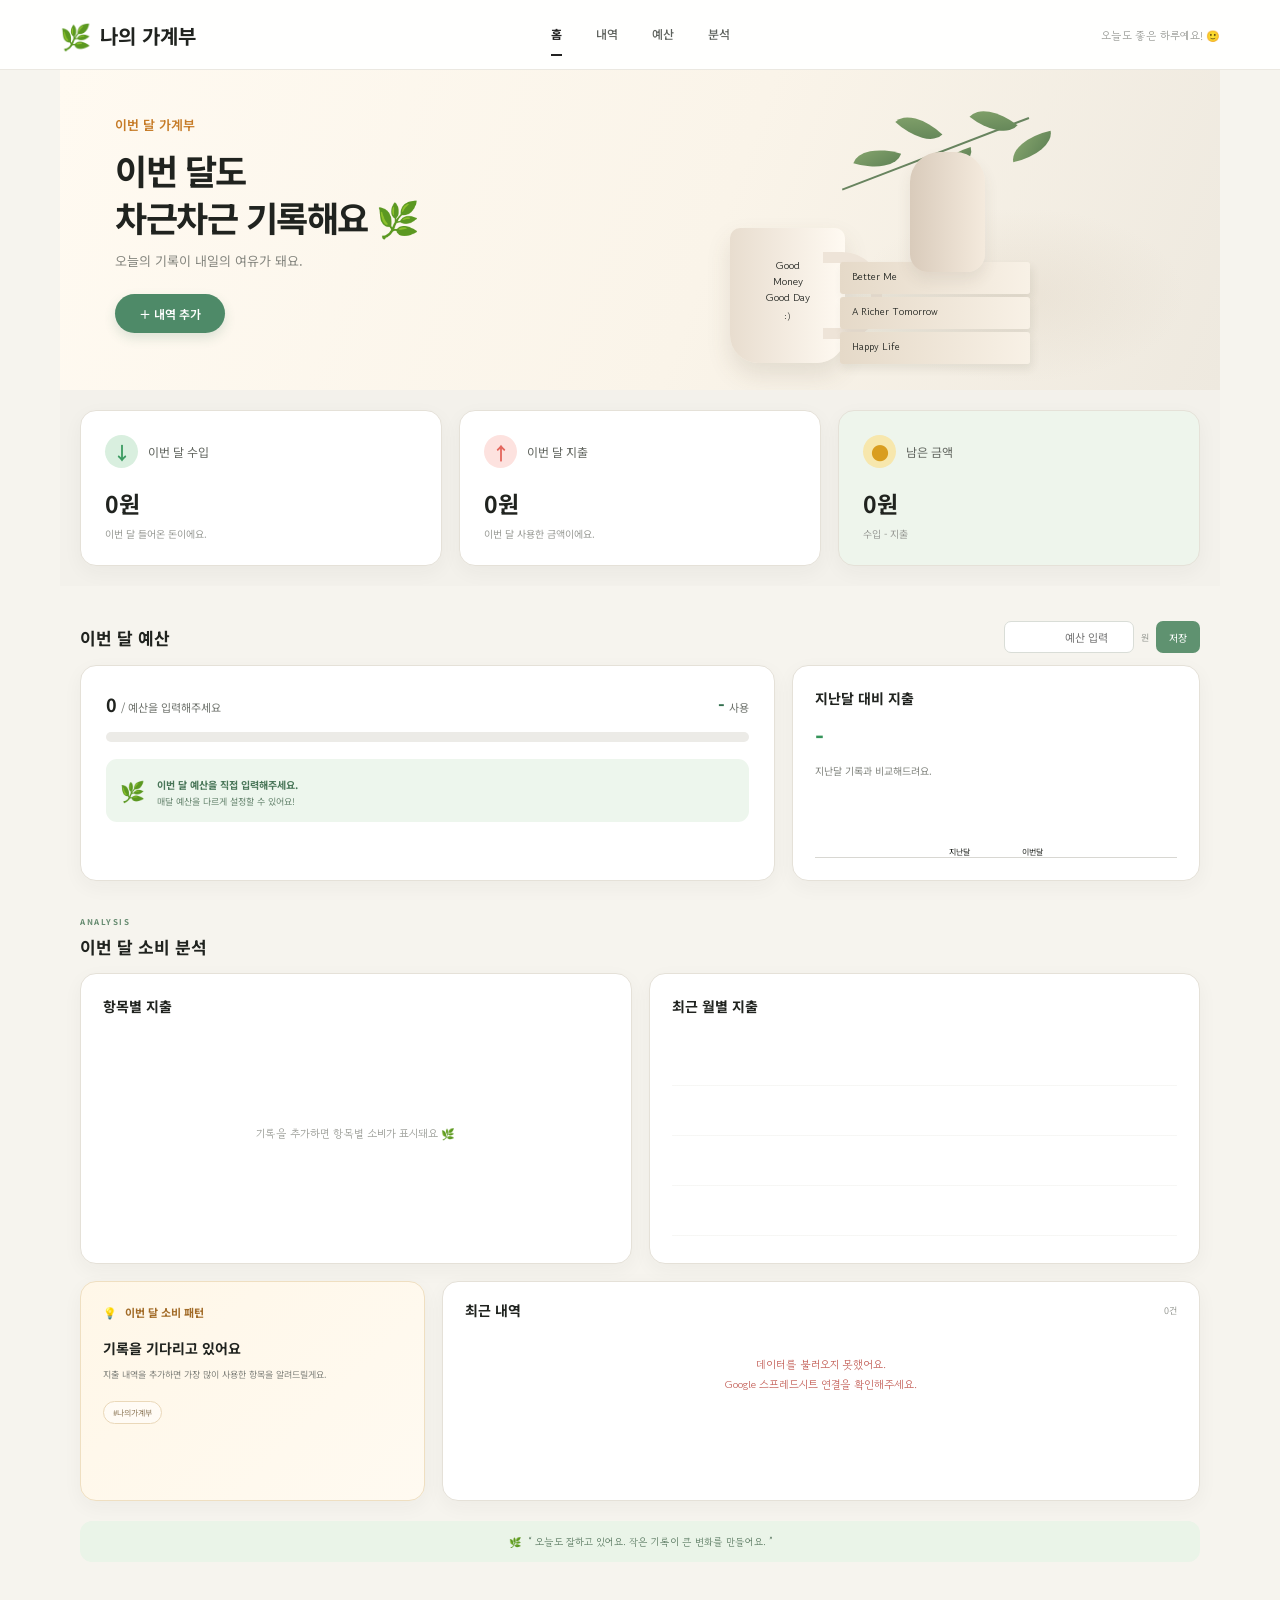
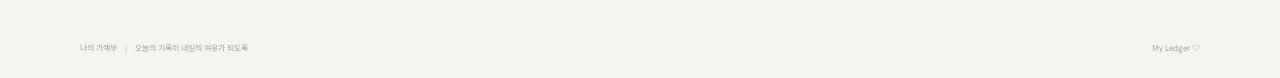
==== commit 566b4e8c: "ㅅ정6" ====
--- a/index.html
+++ b/index.html
@@ -10,6 +10,48 @@
   <link href="https://fonts.googleapis.com/css2?family=Gowun+Dodum&family=Noto+Sans+KR:wght@400;500;600;700&display=swap" rel="stylesheet">
 
   <link rel="stylesheet" href="style.css">
+
+  <style>
+    .budget-setting {
+      display: flex;
+      align-items: center;
+      gap: 7px;
+    }
+
+    .budget-setting input {
+      width: 130px;
+      height: 32px;
+      padding: 0 10px;
+      border: 1px solid #d9ddd7;
+      border-radius: 7px;
+      background: #fff;
+      font-size: 11px;
+      text-align: right;
+    }
+
+    .budget-setting button {
+      height: 32px;
+      padding: 0 13px;
+      border: 0;
+      border-radius: 7px;
+      background: #5f9270;
+      color: white;
+      font-size: 10px;
+      cursor: pointer;
+    }
+
+    .budget-setting button:hover {
+      background: #477b5a;
+    }
+
+    @media (max-width: 600px) {
+      .section-head.budget-head {
+        align-items: flex-start;
+        flex-direction: column;
+        gap: 10px;
+      }
+    }
+  </style>
 </head>
 
 <body>
@@ -39,6 +81,7 @@
 
 <main class="page">
 
+  <!-- 메인 -->
   <section class="hero">
 
     <div class="hero-text">
@@ -95,6 +138,7 @@
   </section>
 
 
+  <!-- 이번 달 요약 -->
   <section class="summary">
 
     <article class="summary-card">
@@ -141,15 +185,33 @@
   </section>
 
 
+  <!-- 예산 -->
   <section class="section" id="budget">
 
-    <div class="section-head">
+    <div class="section-head budget-head">
 
       <h2>이번 달 예산</h2>
 
-      <span>
-        예산 1,200,000원
-      </span>
+      <div class="budget-setting">
+
+        <input
+          type="number"
+          id="budgetInput"
+          min="0"
+          step="10000"
+          placeholder="예산 입력"
+        >
+
+        <span>원</span>
+
+        <button
+          type="button"
+          id="saveBudgetButton"
+        >
+          저장
+        </button>
+
+      </div>
 
     </div>
 
@@ -162,7 +224,10 @@
 
           <div>
             <strong id="budgetExpense">0</strong>
-            <span>/ 1,200,000원</span>
+
+            <span id="budgetTotalText">
+              / 예산을 입력해주세요
+            </span>
           </div>
 
           <div>
@@ -170,7 +235,7 @@
               class="green-text"
               id="budgetPercent"
             >
-              0%
+              -
             </strong>
 
             <span> 사용</span>
@@ -196,11 +261,11 @@
           <div>
 
             <strong id="budgetMessage">
-              예산을 확인하고 있어요.
+              이번 달 예산을 직접 입력해주세요.
             </strong>
 
             <p>
-              계획대로 천천히 기록해봐요!
+              매달 예산을 다르게 설정할 수 있어요!
             </p>
 
           </div>
@@ -257,6 +322,7 @@
   </section>
 
 
+  <!-- 분석 -->
   <section class="section" id="analysis">
 
     <div class="section-label">
@@ -308,6 +374,7 @@
   </section>
 
 
+  <!-- 하단 -->
   <section class="bottom-grid">
 
     <article class="pattern-card">
@@ -342,13 +409,16 @@
 
       <div class="card-title">
 
-        <h3>최근 내역</h3>
+        <h3>
+          최근 내역
+        </h3>
 
         <span id="recordCount">
           0건
         </span>
 
       </div>
+
 
       <div id="recentList">
 
@@ -385,7 +455,9 @@
     <span>오늘의 기록이 내일의 여유가 되도록</span>
   </div>
 
-  <span>My Ledger ♡</span>
+  <span>
+    My Ledger ♡
+  </span>
 
 </footer>
 
@@ -395,9 +467,11 @@
 const API_URL =
 "https://script.google.com/macros/s/AKfycbywXTV8GHFC9y4V16xE-438ZV45V2AWrkUDyxj34S3fnvWMfia394ucmSrOE30GGc_rIQ/exec";
 
-const MONTHLY_BUDGET = 1200000;
-
-
+
+let currentMonthExpense = 0;
+
+
+/* 금액 표시 */
 function money(value) {
 
   return Number(value || 0)
@@ -406,12 +480,19 @@
 }
 
 
+/* 날짜 읽기 */
 function parseDate(value) {
 
-  if (!value) return null;
+  if (!value) {
+    return null;
+  }
+
+  const text =
+    String(value);
 
   const parts =
-    String(value).split("-");
+    text.split("-");
+
 
   if (parts.length === 3) {
 
@@ -423,8 +504,10 @@
 
   }
 
+
   const date =
     new Date(value);
+
 
   return isNaN(date.getTime())
     ? null
@@ -433,17 +516,289 @@
 }
 
 
+/* =========================
+   예산
+========================= */
+
+
+/* 월마다 다른 저장 이름 사용 */
+function getBudgetKey() {
+
+  const now =
+    new Date();
+
+  return (
+    "budget-" +
+    now.getFullYear() +
+    "-" +
+    (now.getMonth() + 1)
+  );
+
+}
+
+
+/* 저장된 예산 불러오기 */
+function getMonthlyBudget() {
+
+  const saved =
+    localStorage.getItem(
+      getBudgetKey()
+    );
+
+
+  if (!saved) {
+    return 0;
+  }
+
+
+  return Number(saved);
+
+}
+
+
+/* 처음 화면에 예산 표시 */
+function loadBudget() {
+
+  const budget =
+    getMonthlyBudget();
+
+
+  const input =
+    document.getElementById(
+      "budgetInput"
+    );
+
+
+  if (budget > 0) {
+
+    input.value =
+      budget;
+
+  }
+
+
+  updateBudget(
+    currentMonthExpense
+  );
+
+}
+
+
+/* 예산 저장 */
+function saveBudget() {
+
+  const input =
+    document.getElementById(
+      "budgetInput"
+    );
+
+
+  const budget =
+    Number(
+      input.value
+    );
+
+
+  if (
+    !budget ||
+    budget <= 0
+  ) {
+
+    alert(
+      "예산 금액을 입력해주세요."
+    );
+
+    return;
+
+  }
+
+
+  localStorage.setItem(
+    getBudgetKey(),
+    budget
+  );
+
+
+  updateBudget(
+    currentMonthExpense
+  );
+
+
+  const button =
+    document.getElementById(
+      "saveBudgetButton"
+    );
+
+
+  button.textContent =
+    "저장됨 ✓";
+
+
+  setTimeout(
+    function() {
+
+      button.textContent =
+        "저장";
+
+    },
+    1200
+  );
+
+}
+
+
+document
+  .getElementById(
+    "saveBudgetButton"
+  )
+  .addEventListener(
+    "click",
+    saveBudget
+  );
+
+
+/* 예산 화면 업데이트 */
+function updateBudget(expense) {
+
+  const budget =
+    getMonthlyBudget();
+
+
+  document
+    .getElementById(
+      "budgetExpense"
+    )
+    .textContent =
+    expense.toLocaleString(
+      "ko-KR"
+    );
+
+
+  if (!budget) {
+
+    document
+      .getElementById(
+        "budgetTotalText"
+      )
+      .textContent =
+      "/ 예산을 입력해주세요";
+
+
+    document
+      .getElementById(
+        "budgetPercent"
+      )
+      .textContent =
+      "-";
+
+
+    document
+      .getElementById(
+        "budgetProgress"
+      )
+      .style.width =
+      "0%";
+
+
+    document
+      .getElementById(
+        "budgetMessage"
+      )
+      .textContent =
+      "이번 달 예산을 직접 입력해주세요.";
+
+
+    return;
+
+  }
+
+
+  document
+    .getElementById(
+      "budgetTotalText"
+    )
+    .textContent =
+    "/ " +
+    budget.toLocaleString("ko-KR") +
+    "원";
+
+
+  const percent =
+    Math.round(
+      expense /
+      budget *
+      100
+    );
+
+
+  document
+    .getElementById(
+      "budgetPercent"
+    )
+    .textContent =
+    percent + "%";
+
+
+  document
+    .getElementById(
+      "budgetProgress"
+    )
+    .style.width =
+    Math.min(percent, 100) +
+    "%";
+
+
+  const remaining =
+    budget - expense;
+
+
+  if (remaining >= 0) {
+
+    document
+      .getElementById(
+        "budgetMessage"
+      )
+      .textContent =
+      "아직 " +
+      money(remaining) +
+      "의 예산이 남아 있어요.";
+
+  } else {
+
+    document
+      .getElementById(
+        "budgetMessage"
+      )
+      .textContent =
+      "예산을 " +
+      money(
+        Math.abs(remaining)
+      ) +
+      " 초과했어요.";
+
+  }
+
+}
+
+
+/* =========================
+   구글시트 데이터
+========================= */
+
 async function loadData() {
 
   try {
 
     const response =
-      await fetch(API_URL);
+      await fetch(
+        API_URL
+      );
+
 
     if (!response.ok) {
 
       throw new Error(
-        "데이터를 불러오지 못했습니다."
+        "데이터 불러오기 실패"
       );
 
     }
@@ -464,24 +819,31 @@
 
 
     updateDashboard(
-      Array.isArray(result.data)
+      Array.isArray(
+        result.data
+      )
         ? result.data
         : []
     );
 
 
-  } catch (error) {
-
-    console.error(error);
+  } catch(error) {
+
+    console.error(
+      error
+    );
+
 
     document
-      .getElementById("recentList")
+      .getElementById(
+        "recentList"
+      )
       .innerHTML = `
 
         <div class="empty-message error-message">
 
           데이터를 불러오지 못했어요.<br>
-          Apps Script 연결을 확인해주세요.
+          Google 스프레드시트 연결을 확인해주세요.
 
         </div>
 
@@ -492,37 +854,52 @@
 }
 
 
+/* 전체 대시보드 계산 */
 function updateDashboard(data) {
 
   const now =
     new Date();
 
+
   const year =
     now.getFullYear();
 
+
   const month =
     now.getMonth();
 
 
   document
-    .getElementById("heroMonth")
+    .getElementById(
+      "heroMonth"
+    )
     .textContent =
-    `${month + 1}월 가계부`;
-
-
+    (month + 1) +
+    "월 가계부";
+
+
+  /* 이번 달 */
   const currentData =
-    data.filter(item => {
-
-      const date =
-        parseDate(item.date);
-
-      return date &&
-        date.getFullYear() === year &&
-        date.getMonth() === month;
-
-    });
-
-
+    data.filter(
+      function(item) {
+
+        const date =
+          parseDate(
+            item.date
+          );
+
+
+        return (
+          date &&
+          date.getFullYear() === year &&
+          date.getMonth() === month
+        );
+
+      }
+    );
+
+
+  /* 지난달 */
   const previousDate =
     new Date(
       year,
@@ -532,156 +909,184 @@
 
 
   const previousData =
-    data.filter(item => {
-
-      const date =
-        parseDate(item.date);
-
-      return date &&
-        date.getFullYear() ===
-          previousDate.getFullYear() &&
-        date.getMonth() ===
-          previousDate.getMonth();
-
-    });
-
-
+    data.filter(
+      function(item) {
+
+        const date =
+          parseDate(
+            item.date
+          );
+
+
+        return (
+          date &&
+          date.getFullYear() ===
+            previousDate.getFullYear() &&
+          date.getMonth() ===
+            previousDate.getMonth()
+        );
+
+      }
+    );
+
+
+  /* 수입 */
   const income =
     currentData
       .filter(
-        item =>
-          Number(item.amount) > 0
+        function(item) {
+
+          return (
+            Number(
+              item.amount
+            ) > 0
+          );
+
+        }
       )
       .reduce(
-        (sum, item) =>
-          sum + Number(item.amount),
+        function(sum, item) {
+
+          return (
+            sum +
+            Number(
+              item.amount
+            )
+          );
+
+        },
         0
       );
 
 
+  /* 지출 */
   const expense =
     currentData
       .filter(
-        item =>
-          Number(item.amount) < 0
+        function(item) {
+
+          return (
+            Number(
+              item.amount
+            ) < 0
+          );
+
+        }
       )
       .reduce(
-        (sum, item) =>
-          sum +
-          Math.abs(
-            Number(item.amount)
-          ),
+        function(sum, item) {
+
+          return (
+            sum +
+            Math.abs(
+              Number(
+                item.amount
+              )
+            )
+          );
+
+        },
         0
       );
 
 
+  /* 지난달 지출 */
   const previousExpense =
     previousData
       .filter(
-        item =>
-          Number(item.amount) < 0
+        function(item) {
+
+          return (
+            Number(
+              item.amount
+            ) < 0
+          );
+
+        }
       )
       .reduce(
-        (sum, item) =>
-          sum +
-          Math.abs(
-            Number(item.amount)
-          ),
+        function(sum, item) {
+
+          return (
+            sum +
+            Math.abs(
+              Number(
+                item.amount
+              )
+            )
+          );
+
+        },
         0
       );
 
 
+  currentMonthExpense =
+    expense;
+
+
   document
-    .getElementById("totalIncome")
+    .getElementById(
+      "totalIncome"
+    )
     .textContent =
     money(income);
 
 
   document
-    .getElementById("totalExpense")
+    .getElementById(
+      "totalExpense"
+    )
     .textContent =
     money(expense);
 
 
   document
-    .getElementById("balance")
+    .getElementById(
+      "balance"
+    )
     .textContent =
-    money(income - expense);
-
-
-  updateBudget(expense);
+    money(
+      income - expense
+    );
+
+
+  updateBudget(
+    expense
+  );
+
 
   updateComparison(
     expense,
     previousExpense
   );
 
+
   updateCategories(
     currentData
   );
 
-  updateMonthlyChart(data);
+
+  updateMonthlyChart(
+    data
+  );
+
 
   updatePattern(
     currentData
   );
 
-  updateRecent(data);
+
+  updateRecent(
+    data
+  );
 
 }
 
 
-function updateBudget(expense) {
-
-  const percent =
-    Math.round(
-      expense /
-      MONTHLY_BUDGET *
-      100
-    );
-
-
-  const remaining =
-    MONTHLY_BUDGET -
-    expense;
-
-
-  document
-    .getElementById("budgetExpense")
-    .textContent =
-    expense.toLocaleString("ko-KR");
-
-
-  document
-    .getElementById("budgetPercent")
-    .textContent =
-    `${percent}%`;
-
-
-  document
-    .getElementById("budgetProgress")
-    .style.width =
-    `${Math.min(percent,100)}%`;
-
-
-  if (remaining >= 0) {
-
-    document
-      .getElementById("budgetMessage")
-      .textContent =
-      `아직 ${money(remaining)}의 예산이 남아 있어요.`;
-
-  } else {
-
-    document
-      .getElementById("budgetMessage")
-      .textContent =
-      `예산을 ${money(Math.abs(remaining))} 초과했어요.`;
-
-  }
-
-}
-
+/* =========================
+   지난달 비교
+========================= */
 
 function updateComparison(
   current,
@@ -693,6 +1098,7 @@
       "comparePercent"
     );
 
+
   const message =
     document.getElementById(
       "compareMessage"
@@ -701,7 +1107,9 @@
 
   if (previous === 0) {
 
-    title.textContent = "-";
+    title.textContent =
+      "-";
+
 
     message.textContent =
       "지난달 지출 기록이 아직 없어요.";
@@ -709,36 +1117,61 @@
   } else {
 
     const difference =
-      current - previous;
+      current -
+      previous;
+
 
     const percent =
       Math.round(
-        Math.abs(difference) /
+        Math.abs(
+          difference
+        ) /
         previous *
         100
       );
 
 
-    if (difference < 0) {
+    if (
+      difference < 0
+    ) {
 
       title.textContent =
-        `↓ ${percent}% 감소`;
+        "↓ " +
+        percent +
+        "% 감소";
+
 
       message.textContent =
-        `지난달보다 ${money(Math.abs(difference))} 적게 썼어요.`;
-
-    } else if (difference > 0) {
+        "지난달보다 " +
+        money(
+          Math.abs(
+            difference
+          )
+        ) +
+        " 적게 썼어요.";
+
+    } else if (
+      difference > 0
+    ) {
 
       title.textContent =
-        `↑ ${percent}% 증가`;
+        "↑ " +
+        percent +
+        "% 증가";
+
 
       message.textContent =
-        `지난달보다 ${money(difference)} 더 썼어요.`;
+        "지난달보다 " +
+        money(
+          difference
+        ) +
+        " 더 썼어요.";
 
     } else {
 
       title.textContent =
         "변화 없음";
+
 
       message.textContent =
         "지난달과 지출이 같아요.";
@@ -757,24 +1190,38 @@
 
 
   document
-    .getElementById("previousBar")
+    .getElementById(
+      "previousBar"
+    )
     .style.height =
-    `${Math.max(
-      previous / max * 55,
+    Math.max(
+      previous /
+      max *
+      55,
       4
-    )}px`;
+    ) +
+    "px";
 
 
   document
-    .getElementById("currentBar")
+    .getElementById(
+      "currentBar"
+    )
     .style.height =
-    `${Math.max(
-      current / max * 55,
+    Math.max(
+      current /
+      max *
+      55,
       4
-    )}px`;
+    ) +
+    "px";
 
 }
 
+
+/* =========================
+   항목별 지출
+========================= */
 
 function updateCategories(data) {
 
@@ -783,33 +1230,61 @@
 
   data
     .filter(
-      item =>
-        Number(item.amount) < 0
+      function(item) {
+
+        return (
+          Number(
+            item.amount
+          ) < 0
+        );
+
+      }
     )
-    .forEach(item => {
-
-      const category =
-        String(
-          item.category || "기타"
-        )
-        .split(">")[0]
-        .trim();
-
-
-      categories[category] =
-        (categories[category] || 0) +
-        Math.abs(
-          Number(item.amount)
-        );
-
-    });
+    .forEach(
+      function(item) {
+
+        const category =
+          String(
+            item.category ||
+            "기타"
+          )
+          .split(">")[0]
+          .trim();
+
+
+        const amount =
+          Math.abs(
+            Number(
+              item.amount
+            )
+          );
+
+
+        categories[category] =
+          (
+            categories[category] ||
+            0
+          ) +
+          amount;
+
+      }
+    );
 
 
   const sorted =
-    Object.entries(categories)
+    Object
+      .entries(
+        categories
+      )
       .sort(
-        (a,b) =>
-          b[1] - a[1]
+        function(a,b) {
+
+          return (
+            b[1] -
+            a[1]
+          );
+
+        }
       );
 
 
@@ -819,12 +1294,16 @@
     );
 
 
-  if (!sorted.length) {
+  if (
+    sorted.length === 0
+  ) {
 
     container.innerHTML = `
 
       <div class="empty-message">
+
         이번 달 지출 기록이 아직 없어요 🌿
+
       </div>
 
     `;
@@ -840,13 +1319,26 @@
 
   container.innerHTML =
     sorted
-      .slice(0,5)
+      .slice(
+        0,
+        8
+      )
       .map(
-        ([category,value]) => {
+        function(item) {
+
+          const category =
+            item[0];
+
+
+          const value =
+            item[1];
+
 
           const width =
             Math.round(
-              value / max * 100
+              value /
+              max *
+              100
             );
 
 
@@ -881,6 +1373,10 @@
 }
 
 
+/* =========================
+   월별 지출
+========================= */
+
 function updateMonthlyChart(data) {
 
   const container =
@@ -888,8 +1384,10 @@
       "monthlyChart"
     );
 
+
   const now =
     new Date();
+
 
   const months = [];
 
@@ -910,33 +1408,52 @@
 
     const total =
       data
-        .filter(item => {
-
-          const date =
-            parseDate(item.date);
-
-          return date &&
-            date.getFullYear() ===
-              target.getFullYear() &&
-            date.getMonth() ===
-              target.getMonth() &&
-            Number(item.amount) < 0;
-
-        })
+        .filter(
+          function(item) {
+
+            const date =
+              parseDate(
+                item.date
+              );
+
+
+            return (
+              date &&
+              date.getFullYear() ===
+                target.getFullYear() &&
+              date.getMonth() ===
+                target.getMonth() &&
+              Number(
+                item.amount
+              ) < 0
+            );
+
+          }
+        )
         .reduce(
-          (sum,item) =>
-            sum +
-            Math.abs(
-              Number(item.amount)
-            ),
+          function(sum,item) {
+
+            return (
+              sum +
+              Math.abs(
+                Number(
+                  item.amount
+                )
+              )
+            );
+
+          },
           0
         );
 
 
     months.push({
       label:
-        `${target.getMonth()+1}월`,
-      total
+        (target.getMonth() + 1) +
+        "월",
+
+      total:
+        total
     });
 
   }
@@ -945,7 +1462,11 @@
   const max =
     Math.max(
       ...months.map(
-        item => item.total
+        function(item) {
+
+          return item.total;
+
+        }
       ),
       1
     );
@@ -954,7 +1475,7 @@
   container.innerHTML =
     months
       .map(
-        (item,index) => {
+        function(item,index) {
 
           const height =
             item.total === 0
@@ -998,6 +1519,10 @@
 }
 
 
+/* =========================
+   소비 패턴
+========================= */
+
 function updatePattern(data) {
 
   const categories = {};
@@ -1007,52 +1532,83 @@
 
   data
     .filter(
-      item =>
-        Number(item.amount) < 0
+      function(item) {
+
+        return (
+          Number(
+            item.amount
+          ) < 0
+        );
+
+      }
     )
-    .forEach(item => {
-
-      const category =
-        String(
-          item.category || "기타"
-        )
-        .split(">")[0]
-        .trim();
-
-
-      const amount =
-        Math.abs(
-          Number(item.amount)
-        );
-
-
-      total += amount;
-
-
-      categories[category] =
-        (categories[category] || 0) +
-        amount;
-
-    });
+    .forEach(
+      function(item) {
+
+        const category =
+          String(
+            item.category ||
+            "기타"
+          )
+          .split(">")[0]
+          .trim();
+
+
+        const amount =
+          Math.abs(
+            Number(
+              item.amount
+            )
+          );
+
+
+        total +=
+          amount;
+
+
+        categories[category] =
+          (
+            categories[category] ||
+            0
+          ) +
+          amount;
+
+      }
+    );
 
 
   const sorted =
-    Object.entries(categories)
+    Object
+      .entries(
+        categories
+      )
       .sort(
-        (a,b) =>
-          b[1] - a[1]
+        function(a,b) {
+
+          return (
+            b[1] -
+            a[1]
+          );
+
+        }
       );
 
 
-  if (!sorted.length) {
+  if (
+    sorted.length === 0
+  ) {
+
     return;
+
   }
 
 
-  const [
-    topCategory,
-    topAmount
-  ] = sorted[0];
+  const topCategory =
+    sorted[0][0];
+
+
+  const topAmount =
+    sorted[0][1];
 
 
   const percent =
@@ -1064,9 +1620,12 @@
 
 
   document
-    .getElementById("patternTitle")
+    .getElementById(
+      "patternTitle"
+    )
     .textContent =
-    `${topCategory} 지출이 가장 많아요`;
+    topCategory +
+    " 지출이 가장 많아요";
 
 
   document
@@ -1074,22 +1633,49 @@
       "patternDescription"
     )
     .textContent =
-    `전체 지출의 약 ${percent}%를 ${topCategory}에 사용했어요.`;
+    "전체 지출의 약 " +
+    percent +
+    "%를 " +
+    topCategory +
+    "에 사용했어요.";
 
 
   document
-    .getElementById("patternTags")
+    .getElementById(
+      "patternTags"
+    )
     .innerHTML =
     sorted
-      .slice(0,3)
+      .slice(
+        0,
+        3
+      )
       .map(
-        ([category],index) =>
-          `<span>#${escapeHTML(category)}${index === 0 ? " 1위" : ""}</span>`
+        function(item,index) {
+
+          return (
+            "<span>#" +
+            escapeHTML(
+              item[0]
+            ) +
+            (
+              index === 0
+                ? " 1위"
+                : ""
+            ) +
+            "</span>"
+          );
+
+        }
       )
       .join("");
 
 }
 
+
+/* =========================
+   최근 내역
+========================= */
 
 function updateRecent(data) {
 
@@ -1102,18 +1688,31 @@
   const sorted =
     [...data]
       .sort(
-        (a,b) => {
+        function(a,b) {
 
           const dateA =
-            parseDate(a.date);
+            parseDate(
+              a.date
+            );
+
 
           const dateB =
-            parseDate(b.date);
+            parseDate(
+              b.date
+            );
+
 
           return (
-            dateB?.getTime() || 0
-          ) - (
-            dateA?.getTime() || 0
+            (
+              dateB
+                ? dateB.getTime()
+                : 0
+            ) -
+            (
+              dateA
+                ? dateA.getTime()
+                : 0
+            )
           );
 
         }
@@ -1121,18 +1720,25 @@
 
 
   document
-    .getElementById("recordCount")
+    .getElementById(
+      "recordCount"
+    )
     .textContent =
-    `${data.length}건`;
-
-
-  if (!sorted.length) {
+    data.length +
+    "건";
+
+
+  if (
+    sorted.length === 0
+  ) {
 
     container.innerHTML = `
 
       <div class="empty-message">
+
         아직 기록이 없어요.<br>
         첫 내역을 추가해보세요 🌿
+
       </div>
 
     `;
@@ -1144,79 +1750,119 @@
 
   container.innerHTML =
     sorted
-      .slice(0,5)
-      .map(item => {
-
-        const amount =
-          Number(item.amount);
-
-        const isIncome =
-          amount > 0;
-
-        const date =
-          parseDate(item.date);
-
-
-        const dateText =
-          date
-            ? `${date.getMonth()+1}월 ${date.getDate()}일`
-            : item.date;
-
-
-        return `
-
-          <div class="transaction">
-
-            <div class="transaction-main">
-
-              <span class="transaction-icon">
-                ${isIncome ? "💵" : "🧾"}
-              </span>
-
-              <div>
-
-                <strong>
-                  ${escapeHTML(item.name)}
-                </strong>
-
-                <p>
-                  ${escapeHTML(dateText)}
-                  ·
-                  ${escapeHTML(item.category)}
-                </p>
+      .slice(
+        0,
+        5
+      )
+      .map(
+        function(item) {
+
+          const amount =
+            Number(
+              item.amount
+            );
+
+
+          const isIncome =
+            amount > 0;
+
+
+          const date =
+            parseDate(
+              item.date
+            );
+
+
+          const dateText =
+            date
+              ? (
+                  (date.getMonth() + 1) +
+                  "월 " +
+                  date.getDate() +
+                  "일"
+                )
+              : item.date;
+
+
+          return `
+
+            <div class="transaction">
+
+              <div class="transaction-main">
+
+                <span class="transaction-icon">
+                  ${isIncome ? "💵" : "🧾"}
+                </span>
+
+                <div>
+
+                  <strong>
+                    ${escapeHTML(item.name)}
+                  </strong>
+
+                  <p>
+                    ${escapeHTML(dateText)}
+                    ·
+                    ${escapeHTML(item.category)}
+                  </p>
+
+                </div>
 
               </div>
 
+
+              <strong
+                class="${isIncome ? "plus" : "minus"}"
+              >
+
+                ${isIncome ? "+" : "-"}
+                ${money(Math.abs(amount))}
+
+              </strong>
+
             </div>
 
-            <strong class="${isIncome ? "plus" : "minus"}">
-
-              ${isIncome ? "+" : "-"}
-              ${money(Math.abs(amount))}
-
-            </strong>
-
-          </div>
-
-        `;
-
-      })
+          `;
+
+        }
+      )
       .join("");
 
 }
 
 
+/* 글자 안전 처리 */
 function escapeHTML(value) {
 
-  return String(value ?? "")
-    .replaceAll("&","&amp;")
-    .replaceAll("<","&lt;")
-    .replaceAll(">","&gt;")
-    .replaceAll('"',"&quot;")
-    .replaceAll("'","&#039;");
+  return String(
+    value ?? ""
+  )
+  .replaceAll(
+    "&",
+    "&amp;"
+  )
+  .replaceAll(
+    "<",
+    "&lt;"
+  )
+  .replaceAll(
+    ">",
+    "&gt;"
+  )
+  .replaceAll(
+    '"',
+    "&quot;"
+  )
+  .replaceAll(
+    "'",
+    "&#039;"
+  );
 
 }
 
+
+/* 시작 */
+loadBudget();
 
 loadData();
 
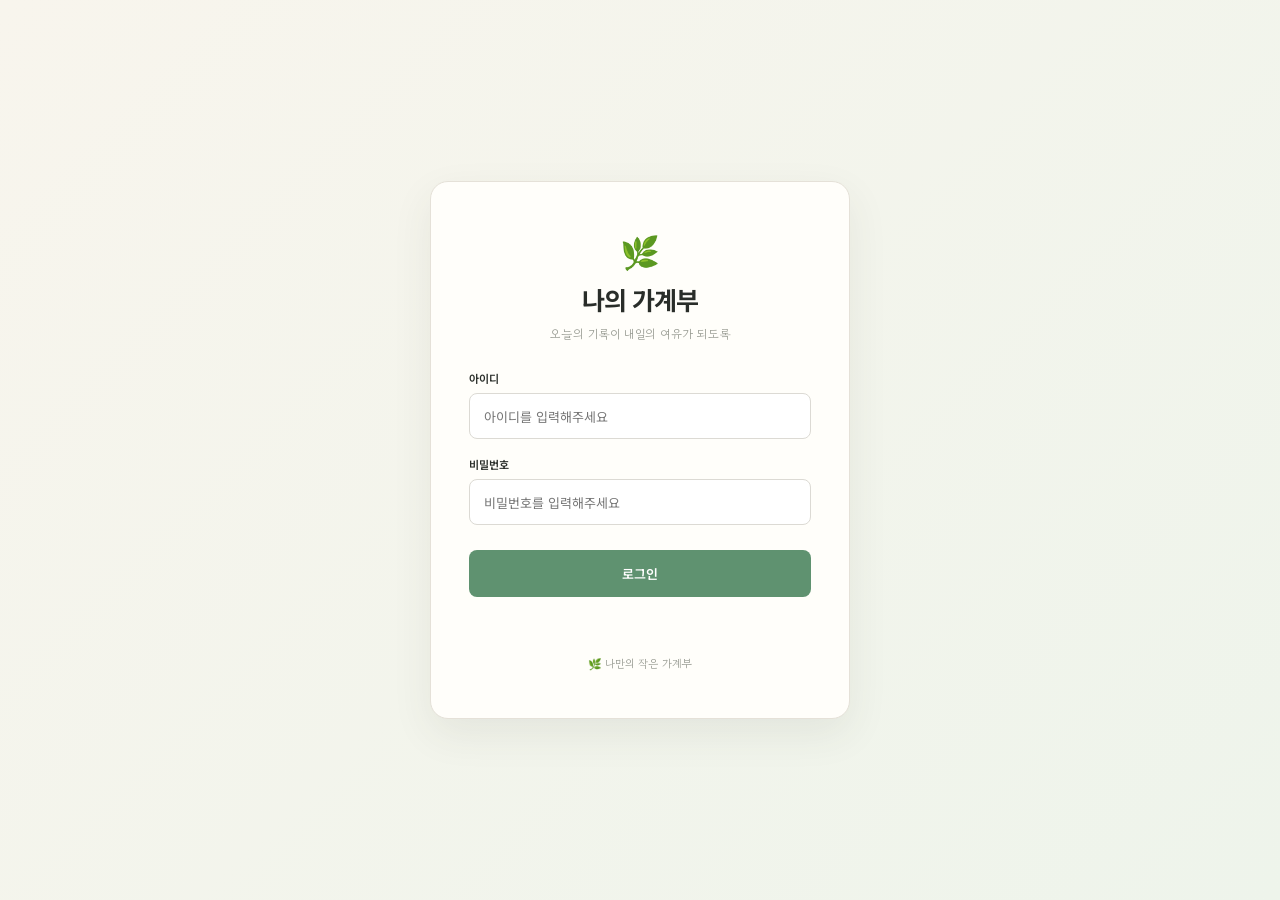
==== commit e969cc16: "add login" ====
--- a/index.html
+++ b/index.html
@@ -1,58 +1,23 @@
 <!DOCTYPE html>
 <html lang="ko">
+
 <head>
   <meta charset="UTF-8">
   <meta name="viewport" content="width=device-width, initial-scale=1.0">
+
   <title>나의 가계부</title>
 
   <link rel="preconnect" href="https://fonts.googleapis.com">
   <link rel="preconnect" href="https://fonts.gstatic.com" crossorigin>
-  <link href="https://fonts.googleapis.com/css2?family=Gowun+Dodum&family=Noto+Sans+KR:wght@400;500;600;700&display=swap" rel="stylesheet">
+
+  <link
+    href="https://fonts.googleapis.com/css2?family=Gowun+Dodum&family=Noto+Sans+KR:wght@400;500;600;700&display=swap"
+    rel="stylesheet"
+  >
 
   <link rel="stylesheet" href="style.css">
-
-  <style>
-    .budget-setting {
-      display: flex;
-      align-items: center;
-      gap: 7px;
-    }
-
-    .budget-setting input {
-      width: 130px;
-      height: 32px;
-      padding: 0 10px;
-      border: 1px solid #d9ddd7;
-      border-radius: 7px;
-      background: #fff;
-      font-size: 11px;
-      text-align: right;
-    }
-
-    .budget-setting button {
-      height: 32px;
-      padding: 0 13px;
-      border: 0;
-      border-radius: 7px;
-      background: #5f9270;
-      color: white;
-      font-size: 10px;
-      cursor: pointer;
-    }
-
-    .budget-setting button:hover {
-      background: #477b5a;
-    }
-
-    @media (max-width: 600px) {
-      .section-head.budget-head {
-        align-items: flex-start;
-        flex-direction: column;
-        gap: 10px;
-      }
-    }
-  </style>
 </head>
+
 
 <body>
 
@@ -71,9 +36,9 @@
       <a href="#analysis">분석</a>
     </nav>
 
-    <span class="today-message">
-      오늘도 좋은 하루예요! 🙂
-    </span>
+    <div class="today-message">
+      오늘도 차근차근 기록해요
+    </div>
 
   </div>
 </header>
@@ -81,13 +46,16 @@
 
 <main class="page">
 
-  <!-- 메인 -->
+  <!-- HERO -->
   <section class="hero">
 
     <div class="hero-text">
 
-      <span class="hero-month" id="heroMonth">
-        이번 달 가계부
+      <span
+        class="hero-month"
+        id="heroMonth"
+      >
+        -
       </span>
 
       <h1>
@@ -96,11 +64,14 @@
       </h1>
 
       <p>
-        오늘의 기록이 내일의 여유가 돼요.
+        작은 기록이 모여 나의 소비 습관이 보여요.
       </p>
 
-      <a href="write.html" class="add-btn">
-        ＋ 내역 추가
+      <a
+        href="write.html"
+        class="add-btn"
+      >
+        + 내역 추가
       </a>
 
     </div>
@@ -118,17 +89,15 @@
 
       <div class="mug">
         <div class="mug-text">
-          Good<br>
-          Money<br>
-          Good Day
-          <small>:)</small>
+          MY
+          <small>BUDGET</small>
         </div>
       </div>
 
       <div class="books">
-        <div>Better Me</div>
-        <div>A Richer Tomorrow</div>
-        <div>Happy Life</div>
+        <div>MY LITTLE RECORD</div>
+        <div>MONTHLY BUDGET</div>
+        <div>SLOW & STEADY</div>
       </div>
 
       <div class="vase"></div>
@@ -138,107 +107,142 @@
   </section>
 
 
-  <!-- 이번 달 요약 -->
+  <!-- 요약 -->
   <section class="summary">
 
-    <article class="summary-card">
+    <div class="summary-card">
 
       <div class="summary-heading">
-        <span class="summary-icon income-icon">↓</span>
-        <span>이번 달 수입</span>
+        <span class="summary-icon income-icon">+</span>
+        이번 달 수입
       </div>
 
-      <strong id="totalIncome">0원</strong>
-
-      <p>이번 달 들어온 돈이에요.</p>
-
-    </article>
-
-
-    <article class="summary-card">
+      <strong id="incomeAmount">
+        0원
+      </strong>
+
+      <p>
+        이번 달 들어온 금액이에요.
+      </p>
+
+    </div>
+
+
+    <div class="summary-card">
 
       <div class="summary-heading">
-        <span class="summary-icon expense-icon">↑</span>
-        <span>이번 달 지출</span>
+        <span class="summary-icon expense-icon">−</span>
+        이번 달 지출
       </div>
 
-      <strong id="totalExpense">0원</strong>
-
-      <p>이번 달 사용한 금액이에요.</p>
-
-    </article>
-
-
-    <article class="summary-card balance-card">
+      <strong id="expenseAmount">
+        0원
+      </strong>
+
+      <p>
+        이번 달 사용한 금액이에요.
+      </p>
+
+    </div>
+
+
+    <div class="summary-card balance-card">
 
       <div class="summary-heading">
         <span class="summary-icon balance-icon">●</span>
-        <span>남은 금액</span>
+        이번 달 잔액
       </div>
 
-      <strong id="balance">0원</strong>
-
-      <p>수입 - 지출</p>
-
-    </article>
+      <strong id="balanceAmount">
+        0원
+      </strong>
+
+      <p>
+        수입에서 지출을 뺀 금액이에요.
+      </p>
+
+    </div>
 
   </section>
 
 
   <!-- 예산 -->
-  <section class="section" id="budget">
-
-    <div class="section-head budget-head">
-
+  <section
+    class="section"
+    id="budget"
+  >
+
+    <div class="section-label">
+      MONTHLY BUDGET
+    </div>
+
+    <div class="section-head">
       <h2>이번 달 예산</h2>
 
-      <div class="budget-setting">
-
-        <input
-          type="number"
-          id="budgetInput"
-          min="0"
-          step="10000"
-          placeholder="예산 입력"
+      <span id="budgetMonth">
+        -
+      </span>
+    </div>
+
+
+    <div class="budget-grid">
+
+      <div class="card budget-card">
+
+        <div
+          style="
+            display:flex;
+            gap:8px;
+            margin-bottom:20px;
+          "
         >
 
-        <span>원</span>
-
-        <button
-          type="button"
-          id="saveBudgetButton"
-        >
-          저장
-        </button>
-
-      </div>
-
-    </div>
-
-
-    <div class="budget-grid">
-
-      <article class="card budget-card">
+          <input
+            id="budgetInput"
+            type="number"
+            min="0"
+            step="10000"
+            placeholder="이번 달 예산을 입력해주세요"
+          >
+
+          <button
+            id="saveBudgetButton"
+            type="button"
+            style="
+              width:90px;
+              flex-shrink:0;
+              border:0;
+              border-radius:7px;
+              background:#4e8a68;
+              color:white;
+              cursor:pointer;
+            "
+          >
+            저장
+          </button>
+
+        </div>
+
 
         <div class="budget-numbers">
 
           <div>
-            <strong id="budgetExpense">0</strong>
-
-            <span id="budgetTotalText">
-              / 예산을 입력해주세요
-            </span>
+            <span>사용한 금액</span>
+
+            <strong
+              id="budgetSpent"
+              class="green-text"
+            >
+              0원
+            </strong>
           </div>
 
-          <div>
-            <strong
-              class="green-text"
-              id="budgetPercent"
-            >
-              -
+          <div style="text-align:right;">
+            <span>예산</span>
+
+            <strong id="budgetTotal">
+              미설정
             </strong>
-
-            <span> 사용</span>
           </div>
 
         </div>
@@ -255,41 +259,39 @@
         <div class="budget-tip">
 
           <span class="tip-leaf">
-            🌿
+            🌱
           </span>
 
           <div>
-
-            <strong id="budgetMessage">
-              이번 달 예산을 직접 입력해주세요.
+            <strong id="budgetTipTitle">
+              이번 달 예산을 정해볼까요?
             </strong>
 
-            <p>
-              매달 예산을 다르게 설정할 수 있어요!
+            <p id="budgetTipText">
+              위에 금액을 입력하고 저장해주세요.
             </p>
-
           </div>
 
         </div>
 
-      </article>
-
-
-      <article class="card last-month-card">
+      </div>
+
+
+      <div class="card last-month-card">
 
         <h3>
-          지난달 대비 지출
+          지난달과 비교하면
         </h3>
 
         <strong
           class="big-green"
-          id="comparePercent"
+          id="comparisonAmount"
         >
           -
         </strong>
 
-        <p id="compareMessage">
-          지난달 기록과 비교해드려요.
+        <p id="comparisonText">
+          지난달 기록을 확인하고 있어요.
         </p>
 
 
@@ -315,7 +317,7 @@
 
         </div>
 
-      </article>
+      </div>
 
     </div>
 
@@ -323,43 +325,47 @@
 
 
   <!-- 분석 -->
-  <section class="section" id="analysis">
+  <section
+    class="section"
+    id="analysis"
+  >
 
     <div class="section-label">
-      ANALYSIS
+      SPENDING ANALYSIS
     </div>
 
     <div class="section-head">
-      <h2>이번 달 소비 분석</h2>
+      <h2>소비 돌아보기</h2>
+      <span>이번 달 기록 기준</span>
     </div>
 
 
     <div class="analysis-grid">
 
-      <article class="card">
+      <div class="card">
 
         <div class="card-title">
-          <h3>항목별 지출</h3>
+          <h3>카테고리별 지출</h3>
+          <span>이번 달</span>
         </div>
 
         <div
           class="category-analysis"
           id="categoryAnalysis"
         >
-
           <div class="empty-message">
-            기록을 추가하면 항목별 소비가 표시돼요 🌿
+            지출 기록을 불러오고 있어요 🌿
           </div>
-
         </div>
 
-      </article>
-
-
-      <article class="card">
+      </div>
+
+
+      <div class="card">
 
         <div class="card-title">
-          <h3>최근 월별 지출</h3>
+          <h3>월별 지출</h3>
+          <span>최근 6개월</span>
         </div>
 
         <div
@@ -367,81 +373,67 @@
           id="monthlyChart"
         ></div>
 
-      </article>
+      </div>
 
     </div>
 
   </section>
 
 
-  <!-- 하단 -->
+  <!-- 아래쪽 -->
   <section class="bottom-grid">
 
-    <article class="pattern-card">
+    <div class="pattern-card">
 
       <div class="pattern-title">
-        <span>💡</span>
-        <strong>이번 달 소비 패턴</strong>
+        🌼 소비 패턴
       </div>
 
       <h3 id="patternTitle">
-        기록을 기다리고 있어요
+        기록을 살펴보고 있어요
       </h3>
 
-      <p id="patternDescription">
-        지출 내역을 추가하면 가장 많이 사용한 항목을 알려드릴게요.
+      <p id="patternText">
+        이번 달 지출 기록을 바탕으로
+        간단한 소비 패턴을 알려드릴게요.
       </p>
 
       <div
         class="tags"
         id="patternTags"
       >
-        <span>#나의가계부</span>
+        <span>#나의기록</span>
       </div>
 
-    </article>
-
-
-    <article
+    </div>
+
+
+    <div
       class="card recent-card"
       id="recent"
     >
 
       <div class="card-title">
-
-        <h3>
-          최근 내역
-        </h3>
-
-        <span id="recordCount">
-          0건
-        </span>
-
+        <h3>최근 내역</h3>
+        <span>최근 기록</span>
       </div>
 
-
-      <div id="recentList">
+      <div id="recentTransactions">
 
         <div class="empty-message">
-          아직 기록이 없어요.<br>
-          첫 내역을 추가해보세요 🌿
+          내역을 불러오고 있어요 🌿
         </div>
 
       </div>
 
-    </article>
+    </div>
 
   </section>
 
 
   <div class="encourage">
-
-    🌿
-
-    <span>
-      “ 오늘도 잘하고 있어요. 작은 기록이 큰 변화를 만들어요. ”
-    </span>
-
+    🌿 작은 기록도 충분해요.
+    오늘의 소비를 기록한 것만으로도 잘하고 있어요.
   </div>
 
 </main>
@@ -449,438 +441,352 @@
 
 <footer class="footer">
 
+  <span>
+    MY LITTLE BUDGET
+  </span>
+
   <div>
-    <span>나의 가계부</span>
-    <span>|</span>
-    <span>오늘의 기록이 내일의 여유가 되도록</span>
+    <span>차근차근</span>
+    <span>기록하기</span>
   </div>
 
-  <span>
-    My Ledger ♡
-  </span>
-
 </footer>
 
 
 <script>
 
+/* =========================================
+   기본 설정
+========================================= */
+
 const API_URL =
-"https://script.google.com/macros/s/AKfycbywXTV8GHFC9y4V16xE-438ZV45V2AWrkUDyxj34S3fnvWMfia394ucmSrOE30GGc_rIQ/exec";
-
-
-let currentMonthExpense = 0;
-
-
-/* 금액 표시 */
-function money(value) {
-
-  return Number(value || 0)
-    .toLocaleString("ko-KR") + "원";
+  "https://script.google.com/macros/s/AKfycbzJrc641rIQ0R14IigoO6YdeflFJLn0w6iFCgOdnrtfjNwcbrKIhGAe6UIkXCo-X2k4YA/exec";
+
+
+const token =
+  sessionStorage.getItem(
+    "ledgerToken"
+  );
+
+
+/*
+  토큰 자체가 없으면
+  바로 로그인 화면으로 이동
+*/
+
+if (!token) {
+
+  window.location.replace(
+    "login.html"
+  );
 
 }
 
 
-/* 날짜 읽기 */
-function parseDate(value) {
-
-  if (!value) {
-    return null;
+/* =========================================
+   날짜
+========================================= */
+
+const now =
+  new Date();
+
+
+const currentYear =
+  now.getFullYear();
+
+
+const currentMonth =
+  now.getMonth();
+
+
+const currentMonthNumber =
+  currentMonth + 1;
+
+
+document.getElementById(
+  "heroMonth"
+).textContent =
+  currentYear +
+  "년 " +
+  currentMonthNumber +
+  "월";
+
+
+document.getElementById(
+  "budgetMonth"
+).textContent =
+  currentYear +
+  "." +
+  String(
+    currentMonthNumber
+  ).padStart(2, "0");
+
+
+/* =========================================
+   예산
+========================================= */
+
+const budgetKey =
+  "budget-" +
+  currentYear +
+  "-" +
+  currentMonthNumber;
+
+
+let monthlyBudget =
+  Number(
+    localStorage.getItem(
+      budgetKey
+    )
+  ) || 0;
+
+
+const budgetInput =
+  document.getElementById(
+    "budgetInput"
+  );
+
+
+const saveBudgetButton =
+  document.getElementById(
+    "saveBudgetButton"
+  );
+
+
+if (monthlyBudget > 0) {
+
+  budgetInput.value =
+    monthlyBudget;
+
+}
+
+
+saveBudgetButton.addEventListener(
+  "click",
+  function() {
+
+    const newBudget =
+      Number(
+        budgetInput.value
+      );
+
+
+    if (
+      !Number.isFinite(newBudget) ||
+      newBudget <= 0
+    ) {
+
+      alert(
+        "예산 금액을 입력해주세요."
+      );
+
+      return;
+
+    }
+
+
+    monthlyBudget =
+      newBudget;
+
+
+    localStorage.setItem(
+      budgetKey,
+      String(newBudget)
+    );
+
+
+    updateBudget(
+      currentExpense
+    );
+
   }
-
-  const text =
-    String(value);
-
-  const parts =
-    text.split("-");
-
-
-  if (parts.length === 3) {
-
-    return new Date(
-      Number(parts[0]),
-      Number(parts[1]) - 1,
-      Number(parts[2])
-    );
+);
+
+
+/* =========================================
+   숫자 표시
+========================================= */
+
+function formatWon(number) {
+
+  return Math.round(
+    number
+  ).toLocaleString(
+    "ko-KR"
+  ) + "원";
+
+}
+
+
+/* =========================================
+   서버에 POST 요청
+========================================= */
+
+async function apiRequest(data) {
+
+  const response =
+    await fetch(
+      API_URL,
+      {
+        method: "POST",
+
+        headers: {
+          "Content-Type":
+            "text/plain;charset=UTF-8"
+        },
+
+        body:
+          JSON.stringify(data)
+      }
+    );
+
+
+  return await response.json();
+
+}
+
+
+/* =========================================
+   로그인 만료 처리
+========================================= */
+
+function goToLogin() {
+
+  sessionStorage.removeItem(
+    "ledgerToken"
+  );
+
+
+  window.location.replace(
+    "login.html"
+  );
+
+}
+
+
+/* =========================================
+   로그인 상태 확인
+========================================= */
+
+async function verifyLogin() {
+
+  try {
+
+    const result =
+      await apiRequest({
+        action: "verify",
+        token: token
+      });
+
+
+    if (!result.success) {
+
+      goToLogin();
+
+      return false;
+
+    }
+
+
+    return true;
+
+
+  } catch (error) {
+
+    console.error(
+      "로그인 확인 오류:",
+      error
+    );
+
+
+    showLoadError(
+      "서버에 연결하지 못했어요."
+    );
+
+
+    return false;
 
   }
 
-
-  const date =
-    new Date(value);
-
-
-  return isNaN(date.getTime())
-    ? null
-    : date;
-
 }
 
 
-/* =========================
-   예산
-========================= */
-
-
-/* 월마다 다른 저장 이름 사용 */
-function getBudgetKey() {
-
-  const now =
-    new Date();
-
-  return (
-    "budget-" +
-    now.getFullYear() +
-    "-" +
-    (now.getMonth() + 1)
-  );
-
-}
-
-
-/* 저장된 예산 불러오기 */
-function getMonthlyBudget() {
-
-  const saved =
-    localStorage.getItem(
-      getBudgetKey()
-    );
-
-
-  if (!saved) {
-    return 0;
-  }
-
-
-  return Number(saved);
-
-}
-
-
-/* 처음 화면에 예산 표시 */
-function loadBudget() {
-
-  const budget =
-    getMonthlyBudget();
-
-
-  const input =
-    document.getElementById(
-      "budgetInput"
-    );
-
-
-  if (budget > 0) {
-
-    input.value =
-      budget;
-
-  }
-
-
-  updateBudget(
-    currentMonthExpense
-  );
-
-}
-
-
-/* 예산 저장 */
-function saveBudget() {
-
-  const input =
-    document.getElementById(
-      "budgetInput"
-    );
-
-
-  const budget =
-    Number(
-      input.value
-    );
-
-
-  if (
-    !budget ||
-    budget <= 0
-  ) {
-
-    alert(
-      "예산 금액을 입력해주세요."
-    );
-
-    return;
-
-  }
-
-
-  localStorage.setItem(
-    getBudgetKey(),
-    budget
-  );
-
-
-  updateBudget(
-    currentMonthExpense
-  );
-
-
-  const button =
-    document.getElementById(
-      "saveBudgetButton"
-    );
-
-
-  button.textContent =
-    "저장됨 ✓";
-
-
-  setTimeout(
-    function() {
-
-      button.textContent =
-        "저장";
-
-    },
-    1200
-  );
-
-}
-
-
-document
-  .getElementById(
-    "saveBudgetButton"
-  )
-  .addEventListener(
-    "click",
-    saveBudget
-  );
-
-
-/* 예산 화면 업데이트 */
-function updateBudget(expense) {
-
-  const budget =
-    getMonthlyBudget();
-
-
-  document
-    .getElementById(
-      "budgetExpense"
-    )
-    .textContent =
-    expense.toLocaleString(
-      "ko-KR"
-    );
-
-
-  if (!budget) {
-
-    document
-      .getElementById(
-        "budgetTotalText"
-      )
-      .textContent =
-      "/ 예산을 입력해주세요";
-
-
-    document
-      .getElementById(
-        "budgetPercent"
-      )
-      .textContent =
-      "-";
-
-
-    document
-      .getElementById(
-        "budgetProgress"
-      )
-      .style.width =
-      "0%";
-
-
-    document
-      .getElementById(
-        "budgetMessage"
-      )
-      .textContent =
-      "이번 달 예산을 직접 입력해주세요.";
-
-
-    return;
-
-  }
-
-
-  document
-    .getElementById(
-      "budgetTotalText"
-    )
-    .textContent =
-    "/ " +
-    budget.toLocaleString("ko-KR") +
-    "원";
-
-
-  const percent =
-    Math.round(
-      expense /
-      budget *
-      100
-    );
-
-
-  document
-    .getElementById(
-      "budgetPercent"
-    )
-    .textContent =
-    percent + "%";
-
-
-  document
-    .getElementById(
-      "budgetProgress"
-    )
-    .style.width =
-    Math.min(percent, 100) +
-    "%";
-
-
-  const remaining =
-    budget - expense;
-
-
-  if (remaining >= 0) {
-
-    document
-      .getElementById(
-        "budgetMessage"
-      )
-      .textContent =
-      "아직 " +
-      money(remaining) +
-      "의 예산이 남아 있어요.";
-
-  } else {
-
-    document
-      .getElementById(
-        "budgetMessage"
-      )
-      .textContent =
-      "예산을 " +
-      money(
-        Math.abs(remaining)
-      ) +
-      " 초과했어요.";
-
-  }
-
-}
-
-
-/* =========================
-   구글시트 데이터
-========================= */
+/* =========================================
+   데이터
+========================================= */
+
+let allData = [];
+
+let currentExpense = 0;
+
+
+/* =========================================
+   가계부 데이터 불러오기
+========================================= */
 
 async function loadData() {
 
   try {
 
-    const response =
-      await fetch(
-        API_URL
-      );
-
-
-    if (!response.ok) {
-
-      throw new Error(
-        "데이터 불러오기 실패"
-      );
+    const result =
+      await apiRequest({
+        action: "data",
+        token: token
+      });
+
+
+    if (
+      result.loginRequired
+    ) {
+
+      goToLogin();
+
+      return;
 
     }
-
-
-    const result =
-      await response.json();
 
 
     if (!result.success) {
 
       throw new Error(
         result.message ||
-        "불러오기 실패"
+        "데이터를 불러오지 못했습니다."
       );
 
     }
 
 
-    updateDashboard(
-      Array.isArray(
-        result.data
-      )
+    allData =
+      Array.isArray(result.data)
         ? result.data
-        : []
-    );
-
-
-  } catch(error) {
-
-    console.error(
-      error
-    );
-
-
-    document
-      .getElementById(
-        "recentList"
-      )
-      .innerHTML = `
-
-        <div class="empty-message error-message">
-
-          데이터를 불러오지 못했어요.<br>
-          Google 스프레드시트 연결을 확인해주세요.
-
-        </div>
-
-      `;
+        : [];
+
+
+    renderDashboard();
+
+
+  } catch (error) {
+
+    console.error(error);
+
+
+    showLoadError(
+      "가계부 내역을 불러오지 못했어요."
+    );
 
   }
 
 }
 
 
-/* 전체 대시보드 계산 */
-function updateDashboard(data) {
-
-  const now =
-    new Date();
-
-
-  const year =
-    now.getFullYear();
-
-
-  const month =
-    now.getMonth();
-
-
-  document
-    .getElementById(
-      "heroMonth"
-    )
-    .textContent =
-    (month + 1) +
-    "월 가계부";
-
-
-  /* 이번 달 */
+/* =========================================
+   대시보드 전체 그리기
+========================================= */
+
+function renderDashboard() {
+
   const currentData =
-    data.filter(
+    allData.filter(
       function(item) {
 
         const date =
@@ -891,162 +797,65 @@
 
         return (
           date &&
-          date.getFullYear() === year &&
-          date.getMonth() === month
+          date.getFullYear() ===
+            currentYear &&
+          date.getMonth() ===
+            currentMonth
         );
 
       }
     );
 
 
-  /* 지난달 */
-  const previousDate =
-    new Date(
-      year,
-      month - 1,
-      1
-    );
-
-
-  const previousData =
-    data.filter(
-      function(item) {
-
-        const date =
-          parseDate(
-            item.date
-          );
-
-
-        return (
-          date &&
-          date.getFullYear() ===
-            previousDate.getFullYear() &&
-          date.getMonth() ===
-            previousDate.getMonth()
-        );
+  let income = 0;
+
+  let expense = 0;
+
+
+  currentData.forEach(
+    function(item) {
+
+      const amount =
+        Number(
+          item.amount
+        ) || 0;
+
+
+      if (amount > 0) {
+
+        income += amount;
+
+      } else {
+
+        expense +=
+          Math.abs(amount);
 
       }
-    );
-
-
-  /* 수입 */
-  const income =
-    currentData
-      .filter(
-        function(item) {
-
-          return (
-            Number(
-              item.amount
-            ) > 0
-          );
-
-        }
-      )
-      .reduce(
-        function(sum, item) {
-
-          return (
-            sum +
-            Number(
-              item.amount
-            )
-          );
-
-        },
-        0
-      );
-
-
-  /* 지출 */
-  const expense =
-    currentData
-      .filter(
-        function(item) {
-
-          return (
-            Number(
-              item.amount
-            ) < 0
-          );
-
-        }
-      )
-      .reduce(
-        function(sum, item) {
-
-          return (
-            sum +
-            Math.abs(
-              Number(
-                item.amount
-              )
-            )
-          );
-
-        },
-        0
-      );
-
-
-  /* 지난달 지출 */
-  const previousExpense =
-    previousData
-      .filter(
-        function(item) {
-
-          return (
-            Number(
-              item.amount
-            ) < 0
-          );
-
-        }
-      )
-      .reduce(
-        function(sum, item) {
-
-          return (
-            sum +
-            Math.abs(
-              Number(
-                item.amount
-              )
-            )
-          );
-
-        },
-        0
-      );
-
-
-  currentMonthExpense =
+
+    }
+  );
+
+
+  currentExpense =
     expense;
 
 
-  document
-    .getElementById(
-      "totalIncome"
-    )
-    .textContent =
-    money(income);
-
-
-  document
-    .getElementById(
-      "totalExpense"
-    )
-    .textContent =
-    money(expense);
-
-
-  document
-    .getElementById(
-      "balance"
-    )
-    .textContent =
-    money(
+  document.getElementById(
+    "incomeAmount"
+  ).textContent =
+    formatWon(income);
+
+
+  document.getElementById(
+    "expenseAmount"
+  ).textContent =
+    formatWon(expense);
+
+
+  document.getElementById(
+    "balanceAmount"
+  ).textContent =
+    formatWon(
       income - expense
     );
 
@@ -1056,124 +865,256 @@
   );
 
 
-  updateComparison(
-    expense,
-    previousExpense
-  );
-
+  updateComparison();
 
   updateCategories(
     currentData
   );
 
-
-  updateMonthlyChart(
-    data
-  );
-
+  updateMonthlyChart();
 
   updatePattern(
     currentData
   );
 
-
-  updateRecent(
-    data
-  );
+  updateRecent();
 
 }
 
 
-/* =========================
-   지난달 비교
-========================= */
-
-function updateComparison(
-  current,
-  previous
-) {
+/* =========================================
+   예산 표시
+========================================= */
+
+function updateBudget(expense) {
+
+  const budgetTotal =
+    document.getElementById(
+      "budgetTotal"
+    );
+
+
+  const budgetSpent =
+    document.getElementById(
+      "budgetSpent"
+    );
+
+
+  const progress =
+    document.getElementById(
+      "budgetProgress"
+    );
+
 
   const title =
     document.getElementById(
-      "comparePercent"
-    );
-
-
-  const message =
+      "budgetTipTitle"
+    );
+
+
+  const text =
     document.getElementById(
-      "compareMessage"
-    );
-
-
-  if (previous === 0) {
+      "budgetTipText"
+    );
+
+
+  budgetSpent.textContent =
+    formatWon(expense);
+
+
+  if (monthlyBudget <= 0) {
+
+    budgetTotal.textContent =
+      "미설정";
+
+
+    progress.style.width =
+      "0%";
+
 
     title.textContent =
+      "이번 달 예산을 정해볼까요?";
+
+
+    text.textContent =
+      "위에 금액을 입력하고 저장해주세요.";
+
+
+    return;
+
+  }
+
+
+  budgetTotal.textContent =
+    formatWon(monthlyBudget);
+
+
+  const percentage =
+    expense /
+    monthlyBudget *
+    100;
+
+
+  progress.style.width =
+    Math.min(
+      percentage,
+      100
+    ) + "%";
+
+
+  const remaining =
+    monthlyBudget -
+    expense;
+
+
+  if (remaining >= 0) {
+
+    title.textContent =
+      "예산 안에서 잘 기록하고 있어요 🌿";
+
+
+    text.textContent =
+      "이번 달 남은 예산은 " +
+      formatWon(remaining) +
+      "이에요.";
+
+  } else {
+
+    title.textContent =
+      "예산을 조금 넘었어요";
+
+
+    text.textContent =
+      formatWon(
+        Math.abs(remaining)
+      ) +
+      "만큼 예산을 초과했어요.";
+
+  }
+
+}
+
+
+/* =========================================
+   지난달 비교
+========================================= */
+
+function updateComparison() {
+
+  const previousDate =
+    new Date(
+      currentYear,
+      currentMonth - 1,
+      1
+    );
+
+
+  const previousYear =
+    previousDate.getFullYear();
+
+
+  const previousMonth =
+    previousDate.getMonth();
+
+
+  let previousExpense = 0;
+
+
+  allData.forEach(
+    function(item) {
+
+      const date =
+        parseDate(
+          item.date
+        );
+
+
+      const amount =
+        Number(
+          item.amount
+        ) || 0;
+
+
+      if (
+        date &&
+        date.getFullYear() ===
+          previousYear &&
+        date.getMonth() ===
+          previousMonth &&
+        amount < 0
+      ) {
+
+        previousExpense +=
+          Math.abs(amount);
+
+      }
+
+    }
+  );
+
+
+  const amountElement =
+    document.getElementById(
+      "comparisonAmount"
+    );
+
+
+  const textElement =
+    document.getElementById(
+      "comparisonText"
+    );
+
+
+  if (
+    previousExpense === 0
+  ) {
+
+    amountElement.textContent =
       "-";
 
 
-    message.textContent =
+    textElement.textContent =
       "지난달 지출 기록이 아직 없어요.";
 
+
   } else {
 
     const difference =
-      current -
-      previous;
-
-
-    const percent =
-      Math.round(
-        Math.abs(
-          difference
-        ) /
-        previous *
-        100
-      );
-
-
-    if (
+      currentExpense -
+      previousExpense;
+
+
+    if (difference > 0) {
+
+      amountElement.textContent =
+        "+" +
+        formatWon(difference);
+
+
+      textElement.textContent =
+        "지난달보다 더 사용했어요.";
+
+    } else if (
       difference < 0
     ) {
 
-      title.textContent =
-        "↓ " +
-        percent +
-        "% 감소";
-
-
-      message.textContent =
-        "지난달보다 " +
-        money(
-          Math.abs(
-            difference
-          )
-        ) +
-        " 적게 썼어요.";
-
-    } else if (
-      difference > 0
-    ) {
-
-      title.textContent =
-        "↑ " +
-        percent +
-        "% 증가";
-
-
-      message.textContent =
-        "지난달보다 " +
-        money(
-          difference
-        ) +
-        " 더 썼어요.";
+      amountElement.textContent =
+        "-" +
+        formatWon(
+          Math.abs(difference)
+        );
+
+
+      textElement.textContent =
+        "지난달보다 덜 사용했어요.";
 
     } else {
 
-      title.textContent =
-        "변화 없음";
-
-
-      message.textContent =
+      amountElement.textContent =
+        "같아요";
+
+
+      textElement.textContent =
         "지난달과 지출이 같아요.";
 
     }
@@ -1181,112 +1122,51 @@
   }
 
 
-  const max =
+  const maximum =
     Math.max(
-      current,
-      previous,
+      previousExpense,
+      currentExpense,
       1
     );
 
 
-  document
-    .getElementById(
-      "previousBar"
-    )
-    .style.height =
+  const previousHeight =
     Math.max(
-      previous /
-      max *
-      55,
-      4
-    ) +
-    "px";
-
-
-  document
-    .getElementById(
-      "currentBar"
-    )
-    .style.height =
+      4,
+      previousExpense /
+      maximum *
+      58
+    );
+
+
+  const currentHeight =
     Math.max(
-      current /
-      max *
-      55,
-      4
-    ) +
-    "px";
+      4,
+      currentExpense /
+      maximum *
+      58
+    );
+
+
+  document.getElementById(
+    "previousBar"
+  ).style.height =
+    previousHeight + "px";
+
+
+  document.getElementById(
+    "currentBar"
+  ).style.height =
+    currentHeight + "px";
 
 }
 
 
-/* =========================
-   항목별 지출
-========================= */
+/* =========================================
+   카테고리 분석
+========================================= */
 
 function updateCategories(data) {
-
-  const categories = {};
-
-
-  data
-    .filter(
-      function(item) {
-
-        return (
-          Number(
-            item.amount
-          ) < 0
-        );
-
-      }
-    )
-    .forEach(
-      function(item) {
-
-        const category =
-          String(
-            item.category ||
-            "기타"
-          )
-          .split(">")[0]
-          .trim();
-
-
-        const amount =
-          Math.abs(
-            Number(
-              item.amount
-            )
-          );
-
-
-        categories[category] =
-          (
-            categories[category] ||
-            0
-          ) +
-          amount;
-
-      }
-    );
-
-
-  const sorted =
-    Object
-      .entries(
-        categories
-      )
-      .sort(
-        function(a,b) {
-
-          return (
-            b[1] -
-            a[1]
-          );
-
-        }
-      );
-
 
   const container =
     document.getElementById(
@@ -1294,76 +1174,110 @@
     );
 
 
+  const totals = {};
+
+
+  data.forEach(
+    function(item) {
+
+      const amount =
+        Number(
+          item.amount
+        ) || 0;
+
+
+      if (amount >= 0) {
+        return;
+      }
+
+
+      const mainCategory =
+        String(
+          item.category ||
+          "기타"
+        )
+          .split(">")[0]
+          .trim();
+
+
+      totals[mainCategory] =
+        (
+          totals[mainCategory] ||
+          0
+        ) +
+        Math.abs(amount);
+
+    }
+  );
+
+
+  const categories =
+    Object.entries(totals)
+      .sort(
+        function(a, b) {
+          return b[1] - a[1];
+        }
+      );
+
+
   if (
-    sorted.length === 0
+    categories.length === 0
   ) {
 
-    container.innerHTML = `
-
-      <div class="empty-message">
-
-        이번 달 지출 기록이 아직 없어요 🌿
-
-      </div>
-
-    `;
+    container.innerHTML =
+      '<div class="empty-message">' +
+      '이번 달 지출 기록이 아직 없어요 🌿' +
+      '</div>';
 
     return;
 
   }
 
 
-  const max =
-    sorted[0][1];
+  const maximum =
+    categories[0][1];
 
 
   container.innerHTML =
-    sorted
-      .slice(
-        0,
-        8
-      )
+    categories
+      .slice(0, 6)
       .map(
-        function(item) {
-
-          const category =
-            item[0];
-
-
-          const value =
-            item[1];
+        function(entry) {
+
+          const name =
+            entry[0];
+
+
+          const amount =
+            entry[1];
 
 
           const width =
-            Math.round(
-              value /
-              max *
-              100
-            );
+            maximum > 0
+              ? amount /
+                maximum *
+                100
+              : 0;
 
 
           return `
-
             <div class="category-row">
 
               <span class="category-name">
-                ${escapeHTML(category)}
+                ${escapeHTML(name)}
               </span>
 
               <div class="category-track">
-
                 <span
                   style="width:${width}%"
                 ></span>
-
               </div>
 
               <strong>
-                ${money(value)}
+                ${formatWon(amount)}
               </strong>
 
             </div>
-
           `;
 
         }
@@ -1373,20 +1287,16 @@
 }
 
 
-/* =========================
-   월별 지출
-========================= */
-
-function updateMonthlyChart(data) {
-
-  const container =
+/* =========================================
+   최근 6개월 차트
+========================================= */
+
+function updateMonthlyChart() {
+
+  const chart =
     document.getElementById(
       "monthlyChart"
     );
-
-
-  const now =
-    new Date();
 
 
   const months = [];
@@ -1398,119 +1308,262 @@
     i--
   ) {
 
-    const target =
+    const date =
       new Date(
-        now.getFullYear(),
-        now.getMonth() - i,
+        currentYear,
+        currentMonth - i,
         1
       );
 
 
-    const total =
-      data
-        .filter(
-          function(item) {
-
-            const date =
-              parseDate(
-                item.date
-              );
-
+    months.push({
+      year:
+        date.getFullYear(),
+
+      month:
+        date.getMonth(),
+
+      label:
+        date.getMonth() +
+        1,
+
+      amount: 0
+    });
+
+  }
+
+
+  allData.forEach(
+    function(item) {
+
+      const date =
+        parseDate(
+          item.date
+        );
+
+
+      const amount =
+        Number(
+          item.amount
+        ) || 0;
+
+
+      if (
+        !date ||
+        amount >= 0
+      ) {
+        return;
+      }
+
+
+      const target =
+        months.find(
+          function(month) {
 
             return (
-              date &&
-              date.getFullYear() ===
-                target.getFullYear() &&
-              date.getMonth() ===
-                target.getMonth() &&
-              Number(
-                item.amount
-              ) < 0
+              month.year ===
+                date.getFullYear() &&
+              month.month ===
+                date.getMonth()
             );
 
           }
-        )
-        .reduce(
-          function(sum,item) {
-
-            return (
-              sum +
-              Math.abs(
-                Number(
-                  item.amount
-                )
-              )
-            );
-
-          },
-          0
         );
 
 
-    months.push({
-      label:
-        (target.getMonth() + 1) +
-        "월",
-
-      total:
-        total
-    });
-
-  }
-
-
-  const max =
+      if (target) {
+
+        target.amount +=
+          Math.abs(amount);
+
+      }
+
+    }
+  );
+
+
+  const maximum =
     Math.max(
       ...months.map(
-        function(item) {
-
-          return item.total;
-
+        function(month) {
+          return month.amount;
         }
       ),
       1
     );
 
 
-  container.innerHTML =
-    months
+  chart.innerHTML =
+    months.map(
+      function(month, index) {
+
+        const height =
+          month.amount === 0
+            ? 3
+            : Math.max(
+                8,
+                month.amount /
+                maximum *
+                155
+              );
+
+
+        const currentClass =
+          index ===
+          months.length - 1
+            ? " current-month"
+            : "";
+
+
+        return `
+          <div
+            class="monthly-bar${currentClass}"
+            title="${formatWon(month.amount)}"
+          >
+
+            <span
+              style="height:${height}px"
+            ></span>
+
+            <small>
+              ${month.label}월
+            </small>
+
+          </div>
+        `;
+
+      }
+    )
+    .join("");
+
+}
+
+
+/* =========================================
+   소비 패턴
+========================================= */
+
+function updatePattern(data) {
+
+  const expenseData =
+    data.filter(
+      function(item) {
+
+        return (
+          Number(item.amount) < 0
+        );
+
+      }
+    );
+
+
+  const title =
+    document.getElementById(
+      "patternTitle"
+    );
+
+
+  const text =
+    document.getElementById(
+      "patternText"
+    );
+
+
+  const tags =
+    document.getElementById(
+      "patternTags"
+    );
+
+
+  if (
+    expenseData.length === 0
+  ) {
+
+    title.textContent =
+      "아직 이번 달 지출이 없어요";
+
+
+    text.textContent =
+      "기록이 쌓이면 어떤 곳에 돈을 많이 쓰는지 보여드릴게요.";
+
+
+    tags.innerHTML =
+      "<span>#차근차근</span>" +
+      "<span>#기록시작</span>";
+
+
+    return;
+
+  }
+
+
+  const totals = {};
+
+
+  expenseData.forEach(
+    function(item) {
+
+      const category =
+        String(
+          item.category ||
+          "기타"
+        )
+          .split(">")[0]
+          .trim();
+
+
+      totals[category] =
+        (
+          totals[category] ||
+          0
+        ) +
+        Math.abs(
+          Number(
+            item.amount
+          ) || 0
+        );
+
+    }
+  );
+
+
+  const sorted =
+    Object.entries(totals)
+      .sort(
+        function(a, b) {
+          return b[1] - a[1];
+        }
+      );
+
+
+  const top =
+    sorted[0];
+
+
+  title.textContent =
+    top[0] +
+    " 지출이 가장 많아요";
+
+
+  text.textContent =
+    "이번 달에는 " +
+    top[0] +
+    "에 " +
+    formatWon(top[1]) +
+    "을 사용했어요. 소비 흐름을 가볍게 살펴보세요.";
+
+
+  tags.innerHTML =
+    sorted
+      .slice(0, 3)
       .map(
-        function(item,index) {
-
-          const height =
-            item.total === 0
-              ? 3
-              : Math.max(
-                  item.total /
-                  max *
-                  85,
-                  8
-                );
-
-
-          const current =
-            index ===
-            months.length - 1
-              ? "current-month"
-              : "";
-
-
-          return `
-
-            <div class="monthly-bar ${current}">
-
-              <span
-                style="height:${height}%"
-                title="${money(item.total)}"
-              ></span>
-
-              <small>
-                ${item.label}
-              </small>
-
-            </div>
-
-          `;
+        function(item) {
+
+          return (
+            "<span>#" +
+            escapeHTML(item[0]) +
+            "</span>"
+          );
 
         }
       )
@@ -1519,354 +1572,301 @@
 }
 
 
-/* =========================
-   소비 패턴
-========================= */
-
-function updatePattern(data) {
-
-  const categories = {};
-
-  let total = 0;
-
-
-  data
-    .filter(
-      function(item) {
-
-        return (
-          Number(
-            item.amount
-          ) < 0
-        );
-
-      }
-    )
-    .forEach(
-      function(item) {
-
-        const category =
-          String(
-            item.category ||
-            "기타"
-          )
-          .split(">")[0]
-          .trim();
-
-
-        const amount =
-          Math.abs(
-            Number(
-              item.amount
-            )
+/* =========================================
+   최근 내역
+========================================= */
+
+function updateRecent() {
+
+  const container =
+    document.getElementById(
+      "recentTransactions"
+    );
+
+
+  const sorted =
+    [...allData]
+      .sort(
+        function(a, b) {
+
+          const aDate =
+            parseDate(a.date);
+
+
+          const bDate =
+            parseDate(b.date);
+
+
+          return (
+            (bDate ? bDate.getTime() : 0) -
+            (aDate ? aDate.getTime() : 0)
           );
 
-
-        total +=
-          amount;
-
-
-        categories[category] =
-          (
-            categories[category] ||
-            0
-          ) +
-          amount;
-
-      }
-    );
-
-
-  const sorted =
-    Object
-      .entries(
-        categories
+        }
       )
-      .sort(
-        function(a,b) {
-
-          return (
-            b[1] -
-            a[1]
-          );
-
-        }
-      );
+      .slice(0, 5);
 
 
   if (
     sorted.length === 0
   ) {
 
+    container.innerHTML =
+      '<div class="empty-message">' +
+      '아직 기록된 내역이 없어요.<br>' +
+      '첫 내역을 기록해보세요 🌿' +
+      '</div>';
+
     return;
 
   }
 
 
-  const topCategory =
-    sorted[0][0];
-
-
-  const topAmount =
-    sorted[0][1];
-
-
-  const percent =
-    Math.round(
-      topAmount /
-      total *
-      100
-    );
-
-
-  document
-    .getElementById(
-      "patternTitle"
+  container.innerHTML =
+    sorted.map(
+      function(item) {
+
+        const amount =
+          Number(
+            item.amount
+          ) || 0;
+
+
+        const isIncome =
+          amount > 0;
+
+
+        const icon =
+          isIncome
+            ? "💰"
+            : getCategoryIcon(
+                item.category
+              );
+
+
+        return `
+          <div class="transaction">
+
+            <div class="transaction-main">
+
+              <div class="transaction-icon">
+                ${icon}
+              </div>
+
+              <div>
+
+                <strong>
+                  ${escapeHTML(
+                    item.name ||
+                    "기록"
+                  )}
+                </strong>
+
+                <p>
+                  ${escapeHTML(item.date)}
+                  ·
+                  ${escapeHTML(
+                    item.category ||
+                    "기타"
+                  )}
+                </p>
+
+              </div>
+
+            </div>
+
+            <strong
+              class="${isIncome ? "plus" : "minus"}"
+            >
+              ${isIncome ? "+" : "-"}
+              ${formatWon(
+                Math.abs(amount)
+              )}
+            </strong>
+
+          </div>
+        `;
+
+      }
     )
-    .textContent =
-    topCategory +
-    " 지출이 가장 많아요";
-
-
-  document
-    .getElementById(
-      "patternDescription"
+    .join("");
+
+}
+
+
+/* =========================================
+   카테고리 아이콘
+========================================= */
+
+function getCategoryIcon(category) {
+
+  const main =
+    String(
+      category || ""
     )
-    .textContent =
-    "전체 지출의 약 " +
-    percent +
-    "%를 " +
-    topCategory +
-    "에 사용했어요.";
-
-
-  document
-    .getElementById(
-      "patternTags"
-    )
-    .innerHTML =
-    sorted
-      .slice(
-        0,
-        3
-      )
-      .map(
-        function(item,index) {
-
-          return (
-            "<span>#" +
-            escapeHTML(
-              item[0]
-            ) +
-            (
-              index === 0
-                ? " 1위"
-                : ""
-            ) +
-            "</span>"
-          );
-
-        }
-      )
-      .join("");
+      .split(">")[0]
+      .trim();
+
+
+  const icons = {
+    "식비": "🍚",
+    "고정지출": "🏠",
+    "커피": "☕",
+    "사교모임": "🥂",
+    "교통비": "🚌",
+    "자기계발비": "📚",
+    "경조사비": "💌",
+    "기타": "🌿"
+  };
+
+
+  return (
+    icons[main] ||
+    "🌿"
+  );
 
 }
 
 
-/* =========================
-   최근 내역
-========================= */
-
-function updateRecent(data) {
-
-  const container =
-    document.getElementById(
-      "recentList"
-    );
-
-
-  const sorted =
-    [...data]
-      .sort(
-        function(a,b) {
-
-          const dateA =
-            parseDate(
-              a.date
-            );
-
-
-          const dateB =
-            parseDate(
-              b.date
-            );
-
-
-          return (
-            (
-              dateB
-                ? dateB.getTime()
-                : 0
-            ) -
-            (
-              dateA
-                ? dateA.getTime()
-                : 0
-            )
-          );
-
-        }
-      );
-
-
-  document
-    .getElementById(
-      "recordCount"
-    )
-    .textContent =
-    data.length +
-    "건";
+/* =========================================
+   날짜 문자열 변환
+========================================= */
+
+function parseDate(value) {
+
+  if (!value) {
+    return null;
+  }
+
+
+  const parts =
+    String(value)
+      .split("-");
 
 
   if (
-    sorted.length === 0
+    parts.length !== 3
   ) {
-
-    container.innerHTML = `
-
-      <div class="empty-message">
-
-        아직 기록이 없어요.<br>
-        첫 내역을 추가해보세요 🌿
-
-      </div>
-
-    `;
-
-    return;
-
+    return null;
   }
 
 
-  container.innerHTML =
-    sorted
-      .slice(
-        0,
-        5
-      )
-      .map(
-        function(item) {
-
-          const amount =
-            Number(
-              item.amount
-            );
-
-
-          const isIncome =
-            amount > 0;
-
-
-          const date =
-            parseDate(
-              item.date
-            );
-
-
-          const dateText =
-            date
-              ? (
-                  (date.getMonth() + 1) +
-                  "월 " +
-                  date.getDate() +
-                  "일"
-                )
-              : item.date;
-
-
-          return `
-
-            <div class="transaction">
-
-              <div class="transaction-main">
-
-                <span class="transaction-icon">
-                  ${isIncome ? "💵" : "🧾"}
-                </span>
-
-                <div>
-
-                  <strong>
-                    ${escapeHTML(item.name)}
-                  </strong>
-
-                  <p>
-                    ${escapeHTML(dateText)}
-                    ·
-                    ${escapeHTML(item.category)}
-                  </p>
-
-                </div>
-
-              </div>
-
-
-              <strong
-                class="${isIncome ? "plus" : "minus"}"
-              >
-
-                ${isIncome ? "+" : "-"}
-                ${money(Math.abs(amount))}
-
-              </strong>
-
-            </div>
-
-          `;
-
-        }
-      )
-      .join("");
+  const year =
+    Number(parts[0]);
+
+
+  const month =
+    Number(parts[1]);
+
+
+  const day =
+    Number(parts[2]);
+
+
+  if (
+    !year ||
+    !month ||
+    !day
+  ) {
+    return null;
+  }
+
+
+  return new Date(
+    year,
+    month - 1,
+    day
+  );
 
 }
 
 
-/* 글자 안전 처리 */
+/* =========================================
+   오류 표시
+========================================= */
+
+function showLoadError(message) {
+
+  document.getElementById(
+    "categoryAnalysis"
+  ).innerHTML =
+    '<div class="empty-message error-message">' +
+    escapeHTML(message) +
+    "</div>";
+
+
+  document.getElementById(
+    "recentTransactions"
+  ).innerHTML =
+    '<div class="empty-message error-message">' +
+    escapeHTML(message) +
+    "</div>";
+
+}
+
+
+/* =========================================
+   HTML 안전 처리
+========================================= */
+
 function escapeHTML(value) {
 
   return String(
     value ?? ""
   )
-  .replaceAll(
-    "&",
-    "&amp;"
-  )
-  .replaceAll(
-    "<",
-    "&lt;"
-  )
-  .replaceAll(
-    ">",
-    "&gt;"
-  )
-  .replaceAll(
-    '"',
-    "&quot;"
-  )
-  .replaceAll(
-    "'",
-    "&#039;"
-  );
+    .replaceAll(
+      "&",
+      "&amp;"
+    )
+    .replaceAll(
+      "<",
+      "&lt;"
+    )
+    .replaceAll(
+      ">",
+      "&gt;"
+    )
+    .replaceAll(
+      '"',
+      "&quot;"
+    )
+    .replaceAll(
+      "'",
+      "&#039;"
+    );
 
 }
 
 
-/* 시작 */
-loadBudget();
-
-loadData();
+/* =========================================
+   시작
+========================================= */
+
+async function startApp() {
+
+  if (!token) {
+    return;
+  }
+
+
+  const loggedIn =
+    await verifyLogin();
+
+
+  if (!loggedIn) {
+    return;
+  }
+
+
+  await loadData();
+
+}
+
+
+startApp();
 
 </script>
+
 
 </body>
 </html>
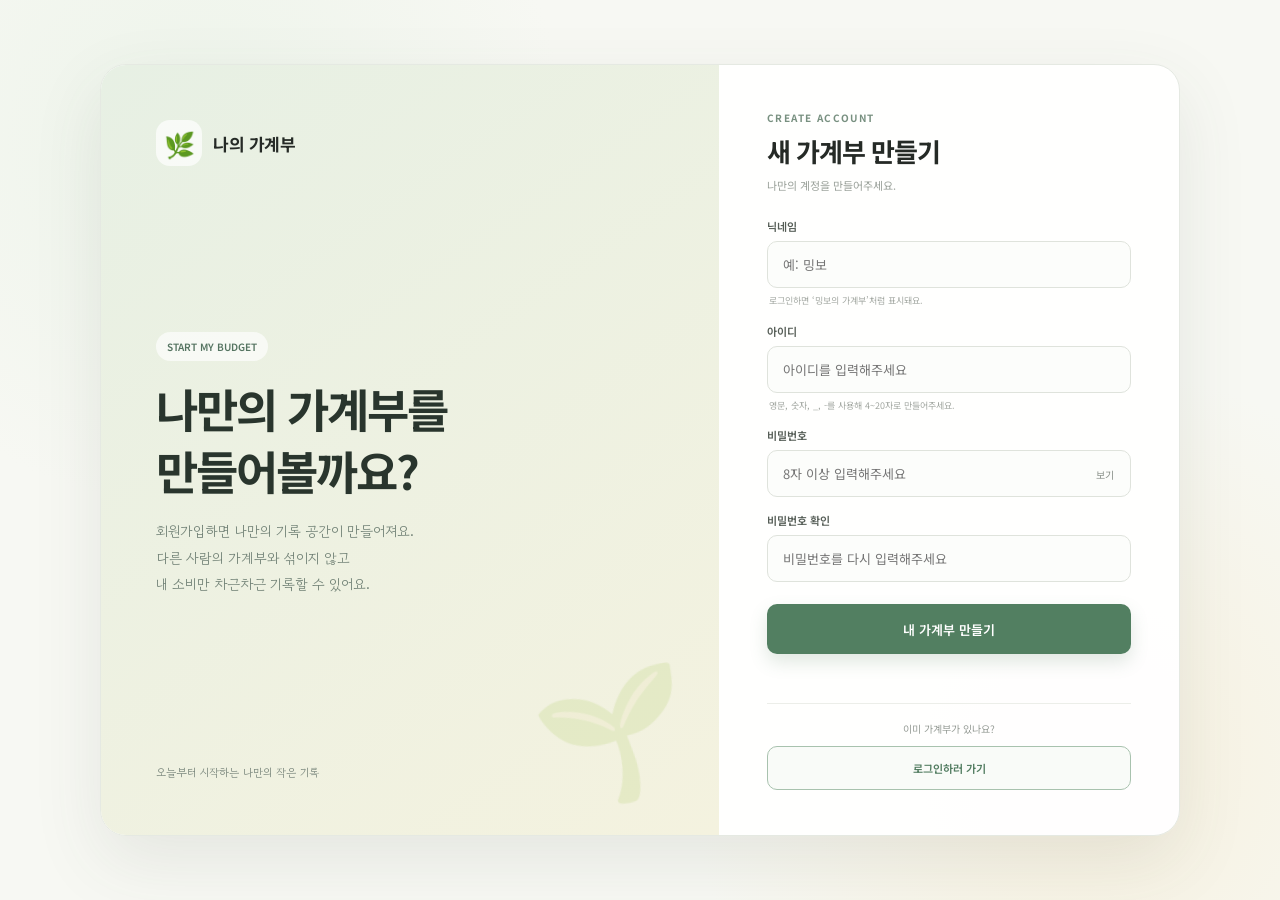
==== commit a49ca1d4: "updata final pages" ====
--- a/index.html
+++ b/index.html
@@ -3,623 +3,1075 @@
 
 <head>
   <meta charset="UTF-8">
-  <meta name="viewport" content="width=device-width, initial-scale=1.0">
-
-  <title>나의 가계부</title>
-
-  <link rel="preconnect" href="https://fonts.googleapis.com">
-  <link rel="preconnect" href="https://fonts.gstatic.com" crossorigin>
+
+  <meta
+    name="viewport"
+    content="width=device-width, initial-scale=1.0"
+  >
+
+  <title>회원가입 | 나의 가계부</title>
 
   <link
-    href="https://fonts.googleapis.com/css2?family=Gowun+Dodum&family=Noto+Sans+KR:wght@400;500;600;700&display=swap"
     rel="stylesheet"
+    href="style.css"
   >
 
-  <link rel="stylesheet" href="style.css">
+  <style>
+
+    body {
+      min-height: 100vh;
+
+      display: flex;
+      align-items: center;
+      justify-content: center;
+
+      padding: 25px;
+
+      background:
+        radial-gradient(
+          circle at 15% 15%,
+          #edf4ea 0,
+          transparent 28%
+        ),
+        radial-gradient(
+          circle at 85% 85%,
+          #f7f1df 0,
+          transparent 30%
+        ),
+        #f7f8f3;
+    }
+
+
+    .auth-layout {
+      display: grid;
+
+      grid-template-columns:
+        1fr 460px;
+
+      width: 100%;
+      max-width: 1080px;
+
+      min-height: 680px;
+
+      overflow: hidden;
+
+      border:
+        1px solid #e5e9e2;
+
+      border-radius: 26px;
+
+      background:
+        rgba(255, 255, 255, 0.96);
+
+      box-shadow:
+        0 25px 70px
+        rgba(64, 75, 65, 0.10);
+    }
+
+
+    /* =========================
+       왼쪽 소개
+    ========================= */
+
+    .auth-visual {
+      position: relative;
+
+      display: flex;
+      flex-direction: column;
+      justify-content: space-between;
+
+      padding: 55px;
+
+      overflow: hidden;
+
+      background:
+        linear-gradient(
+          145deg,
+          #e7f0e4,
+          #f4f2df
+        );
+    }
+
+
+    .visual-logo {
+      display: flex;
+      align-items: center;
+
+      gap: 11px;
+    }
+
+
+    .visual-logo-icon {
+      display: flex;
+      align-items: center;
+      justify-content: center;
+
+      width: 46px;
+      height: 46px;
+
+      border-radius: 14px;
+
+      background:
+        rgba(255, 255, 255, 0.7);
+
+      font-size: 25px;
+    }
+
+
+    .visual-logo strong {
+      font-size: 17px;
+      letter-spacing: -0.5px;
+    }
+
+
+    .visual-copy {
+      position: relative;
+
+      z-index: 2;
+
+      max-width: 440px;
+    }
+
+
+    .visual-copy span {
+      display: inline-block;
+
+      margin-bottom: 16px;
+
+      padding: 7px 11px;
+
+      border-radius: 99px;
+
+      background:
+        rgba(255, 255, 255, 0.65);
+
+      color: #557461;
+
+      font-size: 10px;
+      font-weight: 600;
+    }
+
+
+    .visual-copy h1 {
+      margin: 0 0 17px;
+
+      color: #29352d;
+
+      font-size:
+        clamp(30px, 4vw, 46px);
+
+      line-height: 1.35;
+
+      letter-spacing: -2px;
+    }
+
+
+    .visual-copy p {
+      margin: 0;
+
+      color: #708075;
+
+      font-family:
+        "Gowun Dodum",
+        sans-serif;
+
+      font-size: 14px;
+
+      line-height: 1.9;
+    }
+
+
+    .visual-decoration {
+      position: absolute;
+
+      right: 30px;
+      bottom: 20px;
+
+      font-size: 125px;
+
+      opacity: 0.15;
+
+      transform:
+        rotate(-8deg);
+    }
+
+
+    .visual-bottom {
+      color: #78857b;
+
+      font-family:
+        "Gowun Dodum",
+        sans-serif;
+
+      font-size: 11px;
+    }
+
+
+    /* =========================
+       회원가입 영역
+    ========================= */
+
+    .auth-panel {
+      display: flex;
+      flex-direction: column;
+      justify-content: center;
+
+      padding: 45px 48px;
+    }
+
+
+    .mobile-logo {
+      display: none;
+
+      margin-bottom: 30px;
+
+      text-align: center;
+    }
+
+
+    .mobile-logo-icon {
+      display: block;
+
+      margin-bottom: 8px;
+
+      font-size: 35px;
+    }
+
+
+    .mobile-logo strong {
+      font-size: 19px;
+    }
+
+
+    .auth-heading {
+      margin-bottom: 25px;
+    }
+
+
+    .auth-heading span {
+      display: block;
+
+      margin-bottom: 7px;
+
+      color: #789080;
+
+      font-size: 10px;
+      font-weight: 700;
+
+      letter-spacing: 1.4px;
+    }
+
+
+    .auth-heading h2 {
+      margin: 0 0 8px;
+
+      font-size: 26px;
+
+      letter-spacing: -1px;
+    }
+
+
+    .auth-heading p {
+      margin: 0;
+
+      color: #9aa19a;
+
+      font-size: 11px;
+    }
+
+
+    .auth-form
+    .form-group {
+      margin-bottom: 15px;
+    }
+
+
+    .auth-form label {
+      display: block;
+
+      margin-bottom: 7px;
+
+      color: #555d56;
+
+      font-size: 11px;
+      font-weight: 600;
+    }
+
+
+    .auth-input {
+      width: 100%;
+      height: 47px;
+
+      padding: 0 15px;
+
+      border:
+        1px solid #dfe3dc;
+
+      border-radius: 10px;
+
+      background: #fcfdfb;
+
+      color: #252a26;
+
+      font-family: inherit;
+      font-size: 13px;
+
+      outline: none;
+
+      transition: 0.2s ease;
+    }
+
+
+    .auth-input:focus {
+      border-color: #8fb49a;
+
+      background: white;
+
+      box-shadow:
+        0 0 0 4px
+        rgba(95, 146, 112, 0.08);
+    }
+
+
+    .input-help {
+      margin: 6px 2px 0;
+
+      color: #a2a7a1;
+
+      font-size: 9px;
+
+      line-height: 1.5;
+    }
+
+
+    .password-wrap {
+      position: relative;
+    }
+
+
+    .password-wrap
+    .auth-input {
+      padding-right: 55px;
+    }
+
+
+    .password-toggle {
+      position: absolute;
+
+      top: 50%;
+      right: 12px;
+
+      transform:
+        translateY(-50%);
+
+      padding: 5px;
+
+      border: 0;
+
+      background: transparent;
+
+      color: #899089;
+
+      font-size: 10px;
+    }
+
+
+    .signup-button {
+      width: 100%;
+      height: 50px;
+
+      margin-top: 7px;
+
+      border: 0;
+
+      border-radius: 10px;
+
+      background: #527f61;
+
+      color: white;
+
+      font-family: inherit;
+      font-size: 13px;
+      font-weight: 600;
+
+      box-shadow:
+        0 8px 18px
+        rgba(82, 127, 97, 0.18);
+
+      transition: 0.2s ease;
+    }
+
+
+    .signup-button:hover {
+      transform: translateY(-1px);
+
+      background: #416d51;
+    }
+
+
+    .signup-button:disabled {
+      transform: none;
+
+      opacity: 0.55;
+
+      cursor: wait;
+    }
+
+
+    .auth-message {
+      min-height: 21px;
+
+      margin-top: 12px;
+
+      color: #cc6666;
+
+      font-size: 10px;
+
+      line-height: 1.6;
+
+      text-align: center;
+    }
+
+
+    .auth-message.success {
+      color: #527f61;
+    }
+
+
+    .login-box {
+      margin-top: 16px;
+
+      padding-top: 17px;
+
+      border-top:
+        1px solid #eceee9;
+
+      text-align: center;
+    }
+
+
+    .login-box p {
+      margin: 0 0 10px;
+
+      color: #969c96;
+
+      font-size: 10px;
+    }
+
+
+    .login-link {
+      display: flex;
+      align-items: center;
+      justify-content: center;
+
+      width: 100%;
+      height: 44px;
+
+      border:
+        1px solid #a8c2ae;
+
+      border-radius: 10px;
+
+      background: #f9fbf8;
+
+      color: #4f7a5e;
+
+      font-size: 11px;
+      font-weight: 600;
+
+      transition: 0.2s ease;
+    }
+
+
+    .login-link:hover {
+      background: #edf4eb;
+    }
+
+
+    /* =========================
+       모바일
+    ========================= */
+
+    @media (max-width: 780px) {
+
+      body {
+        align-items: flex-start;
+
+        padding: 25px 17px;
+
+        background: #f7f8f3;
+      }
+
+
+      .auth-layout {
+        display: block;
+
+        max-width: 440px;
+
+        min-height: 0;
+
+        border-radius: 20px;
+      }
+
+
+      .auth-visual {
+        display: none;
+      }
+
+
+      .auth-panel {
+        padding: 34px 27px;
+      }
+
+
+      .mobile-logo {
+        display: block;
+      }
+
+
+      .auth-heading {
+        text-align: center;
+      }
+
+
+      .auth-heading h2 {
+        font-size: 23px;
+      }
+
+    }
+
+  </style>
 </head>
 
 
 <body>
 
-<header class="topbar">
-  <div class="topbar-inner">
-
-    <a href="index.html" class="brand">
-      <span class="brand-leaf">🌿</span>
-      <strong>나의 가계부</strong>
-    </a>
-
-    <nav class="nav">
-      <a href="index.html" class="active">홈</a>
-      <a href="#recent">내역</a>
-      <a href="#budget">예산</a>
-      <a href="#analysis">분석</a>
-    </nav>
-
-    <div class="today-message">
-      오늘도 차근차근 기록해요
+<div class="auth-layout">
+
+
+  <!-- 왼쪽 소개 -->
+
+  <section class="auth-visual">
+
+    <div class="visual-logo">
+
+      <div class="visual-logo-icon">
+        🌿
+      </div>
+
+      <strong>
+        나의 가계부
+      </strong>
+
     </div>
 
-  </div>
-</header>
-
-
-<main class="page">
-
-  <!-- HERO -->
-  <section class="hero">
-
-    <div class="hero-text">
-
-      <span
-        class="hero-month"
-        id="heroMonth"
+
+    <div class="visual-copy">
+
+      <span>
+        START MY BUDGET
+      </span>
+
+      <h1>
+        나만의 가계부를<br>
+        만들어볼까요?
+      </h1>
+
+      <p>
+        회원가입하면 나만의 기록 공간이 만들어져요.<br>
+        다른 사람의 가계부와 섞이지 않고<br>
+        내 소비만 차근차근 기록할 수 있어요.
+      </p>
+
+    </div>
+
+
+    <div class="visual-decoration">
+      🌱
+    </div>
+
+
+    <div class="visual-bottom">
+      오늘부터 시작하는 나만의 작은 기록
+    </div>
+
+  </section>
+
+
+  <!-- 회원가입 -->
+
+  <section class="auth-panel">
+
+
+    <div class="mobile-logo">
+
+      <span class="mobile-logo-icon">
+        🌿
+      </span>
+
+      <strong>
+        나의 가계부
+      </strong>
+
+    </div>
+
+
+    <div class="auth-heading">
+
+      <span>
+        CREATE ACCOUNT
+      </span>
+
+      <h2>
+        새 가계부 만들기
+      </h2>
+
+      <p>
+        나만의 계정을 만들어주세요.
+      </p>
+
+    </div>
+
+
+    <form
+      id="signupForm"
+      class="auth-form"
+    >
+
+
+      <!-- 닉네임 -->
+
+      <div class="form-group">
+
+        <label for="nickname">
+          닉네임
+        </label>
+
+        <input
+          id="nickname"
+          class="auth-input"
+          type="text"
+          maxlength="20"
+          autocomplete="nickname"
+          placeholder="예: 밍보"
+          required
+        >
+
+        <p class="input-help">
+          로그인하면 ‘밍보의 가계부’처럼 표시돼요.
+        </p>
+
+      </div>
+
+
+      <!-- 아이디 -->
+
+      <div class="form-group">
+
+        <label for="signupId">
+          아이디
+        </label>
+
+        <input
+          id="signupId"
+          class="auth-input"
+          type="text"
+          minlength="4"
+          maxlength="20"
+          autocomplete="username"
+          placeholder="아이디를 입력해주세요"
+          required
+        >
+
+        <p class="input-help">
+          영문, 숫자, _, -를 사용해 4~20자로 만들어주세요.
+        </p>
+
+      </div>
+
+
+      <!-- 비밀번호 -->
+
+      <div class="form-group">
+
+        <label for="signupPassword">
+          비밀번호
+        </label>
+
+
+        <div class="password-wrap">
+
+          <input
+            id="signupPassword"
+            class="auth-input"
+            type="password"
+            minlength="8"
+            autocomplete="new-password"
+            placeholder="8자 이상 입력해주세요"
+            required
+          >
+
+          <button
+            id="passwordToggle"
+            class="password-toggle"
+            type="button"
+          >
+            보기
+          </button>
+
+        </div>
+
+      </div>
+
+
+      <!-- 비밀번호 확인 -->
+
+      <div class="form-group">
+
+        <label for="passwordConfirm">
+          비밀번호 확인
+        </label>
+
+        <input
+          id="passwordConfirm"
+          class="auth-input"
+          type="password"
+          minlength="8"
+          autocomplete="new-password"
+          placeholder="비밀번호를 다시 입력해주세요"
+          required
+        >
+
+      </div>
+
+
+      <button
+        id="signupButton"
+        class="signup-button"
+        type="submit"
       >
-        -
-      </span>
-
-      <h1>
-        이번 달도<br>
-        차근차근 기록해요 🌿
-      </h1>
+        내 가계부 만들기
+      </button>
+
+
+      <div
+        id="message"
+        class="auth-message"
+      ></div>
+
+    </form>
+
+
+    <div class="login-box">
 
       <p>
-        작은 기록이 모여 나의 소비 습관이 보여요.
+        이미 가계부가 있나요?
       </p>
 
       <a
-        href="write.html"
-        class="add-btn"
+        href="login.html"
+        class="login-link"
       >
-        + 내역 추가
+        로그인하러 가기
       </a>
 
     </div>
 
-
-    <div class="hero-photo">
-
-      <div class="branch">
-        <span></span>
-        <span></span>
-        <span></span>
-        <span></span>
-        <span></span>
-      </div>
-
-      <div class="mug">
-        <div class="mug-text">
-          MY
-          <small>BUDGET</small>
-        </div>
-      </div>
-
-      <div class="books">
-        <div>MY LITTLE RECORD</div>
-        <div>MONTHLY BUDGET</div>
-        <div>SLOW & STEADY</div>
-      </div>
-
-      <div class="vase"></div>
-
-    </div>
-
   </section>
 
-
-  <!-- 요약 -->
-  <section class="summary">
-
-    <div class="summary-card">
-
-      <div class="summary-heading">
-        <span class="summary-icon income-icon">+</span>
-        이번 달 수입
-      </div>
-
-      <strong id="incomeAmount">
-        0원
-      </strong>
-
-      <p>
-        이번 달 들어온 금액이에요.
-      </p>
-
-    </div>
-
-
-    <div class="summary-card">
-
-      <div class="summary-heading">
-        <span class="summary-icon expense-icon">−</span>
-        이번 달 지출
-      </div>
-
-      <strong id="expenseAmount">
-        0원
-      </strong>
-
-      <p>
-        이번 달 사용한 금액이에요.
-      </p>
-
-    </div>
-
-
-    <div class="summary-card balance-card">
-
-      <div class="summary-heading">
-        <span class="summary-icon balance-icon">●</span>
-        이번 달 잔액
-      </div>
-
-      <strong id="balanceAmount">
-        0원
-      </strong>
-
-      <p>
-        수입에서 지출을 뺀 금액이에요.
-      </p>
-
-    </div>
-
-  </section>
-
-
-  <!-- 예산 -->
-  <section
-    class="section"
-    id="budget"
-  >
-
-    <div class="section-label">
-      MONTHLY BUDGET
-    </div>
-
-    <div class="section-head">
-      <h2>이번 달 예산</h2>
-
-      <span id="budgetMonth">
-        -
-      </span>
-    </div>
-
-
-    <div class="budget-grid">
-
-      <div class="card budget-card">
-
-        <div
-          style="
-            display:flex;
-            gap:8px;
-            margin-bottom:20px;
-          "
-        >
-
-          <input
-            id="budgetInput"
-            type="number"
-            min="0"
-            step="10000"
-            placeholder="이번 달 예산을 입력해주세요"
-          >
-
-          <button
-            id="saveBudgetButton"
-            type="button"
-            style="
-              width:90px;
-              flex-shrink:0;
-              border:0;
-              border-radius:7px;
-              background:#4e8a68;
-              color:white;
-              cursor:pointer;
-            "
-          >
-            저장
-          </button>
-
-        </div>
-
-
-        <div class="budget-numbers">
-
-          <div>
-            <span>사용한 금액</span>
-
-            <strong
-              id="budgetSpent"
-              class="green-text"
-            >
-              0원
-            </strong>
-          </div>
-
-          <div style="text-align:right;">
-            <span>예산</span>
-
-            <strong id="budgetTotal">
-              미설정
-            </strong>
-          </div>
-
-        </div>
-
-
-        <div class="progress">
-          <div
-            class="progress-value"
-            id="budgetProgress"
-          ></div>
-        </div>
-
-
-        <div class="budget-tip">
-
-          <span class="tip-leaf">
-            🌱
-          </span>
-
-          <div>
-            <strong id="budgetTipTitle">
-              이번 달 예산을 정해볼까요?
-            </strong>
-
-            <p id="budgetTipText">
-              위에 금액을 입력하고 저장해주세요.
-            </p>
-          </div>
-
-        </div>
-
-      </div>
-
-
-      <div class="card last-month-card">
-
-        <h3>
-          지난달과 비교하면
-        </h3>
-
-        <strong
-          class="big-green"
-          id="comparisonAmount"
-        >
-          -
-        </strong>
-
-        <p id="comparisonText">
-          지난달 기록을 확인하고 있어요.
-        </p>
-
-
-        <div class="comparison-chart">
-
-          <div>
-            <span
-              class="previous-bar"
-              id="previousBar"
-            ></span>
-
-            <small>지난달</small>
-          </div>
-
-          <div>
-            <span
-              class="current-bar"
-              id="currentBar"
-            ></span>
-
-            <small>이번달</small>
-          </div>
-
-        </div>
-
-      </div>
-
-    </div>
-
-  </section>
-
-
-  <!-- 분석 -->
-  <section
-    class="section"
-    id="analysis"
-  >
-
-    <div class="section-label">
-      SPENDING ANALYSIS
-    </div>
-
-    <div class="section-head">
-      <h2>소비 돌아보기</h2>
-      <span>이번 달 기록 기준</span>
-    </div>
-
-
-    <div class="analysis-grid">
-
-      <div class="card">
-
-        <div class="card-title">
-          <h3>카테고리별 지출</h3>
-          <span>이번 달</span>
-        </div>
-
-        <div
-          class="category-analysis"
-          id="categoryAnalysis"
-        >
-          <div class="empty-message">
-            지출 기록을 불러오고 있어요 🌿
-          </div>
-        </div>
-
-      </div>
-
-
-      <div class="card">
-
-        <div class="card-title">
-          <h3>월별 지출</h3>
-          <span>최근 6개월</span>
-        </div>
-
-        <div
-          class="monthly-chart"
-          id="monthlyChart"
-        ></div>
-
-      </div>
-
-    </div>
-
-  </section>
-
-
-  <!-- 아래쪽 -->
-  <section class="bottom-grid">
-
-    <div class="pattern-card">
-
-      <div class="pattern-title">
-        🌼 소비 패턴
-      </div>
-
-      <h3 id="patternTitle">
-        기록을 살펴보고 있어요
-      </h3>
-
-      <p id="patternText">
-        이번 달 지출 기록을 바탕으로
-        간단한 소비 패턴을 알려드릴게요.
-      </p>
-
-      <div
-        class="tags"
-        id="patternTags"
-      >
-        <span>#나의기록</span>
-      </div>
-
-    </div>
-
-
-    <div
-      class="card recent-card"
-      id="recent"
-    >
-
-      <div class="card-title">
-        <h3>최근 내역</h3>
-        <span>최근 기록</span>
-      </div>
-
-      <div id="recentTransactions">
-
-        <div class="empty-message">
-          내역을 불러오고 있어요 🌿
-        </div>
-
-      </div>
-
-    </div>
-
-  </section>
-
-
-  <div class="encourage">
-    🌿 작은 기록도 충분해요.
-    오늘의 소비를 기록한 것만으로도 잘하고 있어요.
-  </div>
-
-</main>
-
-
-<footer class="footer">
-
-  <span>
-    MY LITTLE BUDGET
-  </span>
-
-  <div>
-    <span>차근차근</span>
-    <span>기록하기</span>
-  </div>
-
-</footer>
+</div>
 
 
 <script>
 
 /* =========================================
-   기본 설정
+   API
 ========================================= */
 
 const API_URL =
-  "https://script.google.com/macros/s/AKfycbzJrc641rIQ0R14IigoO6YdeflFJLn0w6iFCgOdnrtfjNwcbrKIhGAe6UIkXCo-X2k4YA/exec";
-
-
-const token =
-  sessionStorage.getItem(
-    "ledgerToken"
+  "https://script.google.com/macros/s/AKfycbzedrpedwYtEaVvtdojzfoovU9SIRqhcn9rqz2lLH50w-1HOyetfJfLOkT-mMIq7G3PrQ/exec";
+
+
+/* =========================================
+   요소
+========================================= */
+
+const signupForm =
+  document.getElementById(
+    "signupForm"
   );
 
 
-/*
-  토큰 자체가 없으면
-  바로 로그인 화면으로 이동
-*/
-
-if (!token) {
-
-  window.location.replace(
-    "login.html"
+const signupButton =
+  document.getElementById(
+    "signupButton"
   );
 
-}
+
+const message =
+  document.getElementById(
+    "message"
+  );
+
+
+const passwordInput =
+  document.getElementById(
+    "signupPassword"
+  );
+
+
+const passwordConfirm =
+  document.getElementById(
+    "passwordConfirm"
+  );
+
+
+const passwordToggle =
+  document.getElementById(
+    "passwordToggle"
+  );
 
 
 /* =========================================
-   날짜
+   비밀번호 보기
 ========================================= */
 
-const now =
-  new Date();
-
-
-const currentYear =
-  now.getFullYear();
-
-
-const currentMonth =
-  now.getMonth();
-
-
-const currentMonthNumber =
-  currentMonth + 1;
-
-
-document.getElementById(
-  "heroMonth"
-).textContent =
-  currentYear +
-  "년 " +
-  currentMonthNumber +
-  "월";
-
-
-document.getElementById(
-  "budgetMonth"
-).textContent =
-  currentYear +
-  "." +
-  String(
-    currentMonthNumber
-  ).padStart(2, "0");
-
-
-/* =========================================
-   예산
-========================================= */
-
-const budgetKey =
-  "budget-" +
-  currentYear +
-  "-" +
-  currentMonthNumber;
-
-
-let monthlyBudget =
-  Number(
-    localStorage.getItem(
-      budgetKey
-    )
-  ) || 0;
-
-
-const budgetInput =
-  document.getElementById(
-    "budgetInput"
-  );
-
-
-const saveBudgetButton =
-  document.getElementById(
-    "saveBudgetButton"
-  );
-
-
-if (monthlyBudget > 0) {
-
-  budgetInput.value =
-    monthlyBudget;
-
-}
-
-
-saveBudgetButton.addEventListener(
+passwordToggle.addEventListener(
   "click",
   function() {
 
-    const newBudget =
-      Number(
-        budgetInput.value
-      );
-
-
-    if (
-      !Number.isFinite(newBudget) ||
-      newBudget <= 0
-    ) {
-
-      alert(
-        "예산 금액을 입력해주세요."
-      );
-
-      return;
-
-    }
-
-
-    monthlyBudget =
-      newBudget;
-
-
-    localStorage.setItem(
-      budgetKey,
-      String(newBudget)
-    );
-
-
-    updateBudget(
-      currentExpense
-    );
+    const show =
+      passwordInput.type ===
+      "password";
+
+
+    passwordInput.type =
+      show
+        ? "text"
+        : "password";
+
+
+    passwordConfirm.type =
+      show
+        ? "text"
+        : "password";
+
+
+    passwordToggle.textContent =
+      show
+        ? "숨기기"
+        : "보기";
 
   }
 );
 
 
 /* =========================================
-   숫자 표시
+   회원가입
 ========================================= */
 
-function formatWon(number) {
-
-  return Math.round(
-    number
-  ).toLocaleString(
-    "ko-KR"
-  ) + "원";
-
-}
+signupForm.addEventListener(
+  "submit",
+  async function(event) {
+
+    event.preventDefault();
+
+
+    message.classList.remove(
+      "success"
+    );
+
+
+    message.textContent =
+      "";
+
+
+    const nickname =
+      document
+        .getElementById(
+          "nickname"
+        )
+        .value
+        .trim();
+
+
+    const id =
+      document
+        .getElementById(
+          "signupId"
+        )
+        .value
+        .trim();
+
+
+    const password =
+      passwordInput.value;
+
+
+    const confirmPassword =
+      passwordConfirm.value;
+
+
+    /* 입력 확인 */
+
+    if (
+      !nickname ||
+      !id ||
+      !password ||
+      !confirmPassword
+    ) {
+
+      message.textContent =
+        "모든 항목을 입력해주세요.";
+
+      return;
+    }
+
+
+    /* 아이디 확인 */
+
+    if (
+      !/^[a-zA-Z0-9_-]{4,20}$/.test(
+        id
+      )
+    ) {
+
+      message.textContent =
+        "아이디는 영문, 숫자, _, -를 사용해 4~20자로 만들어주세요.";
+
+      return;
+    }
+
+
+    /* 비밀번호 */
+
+    if (
+      password.length < 8
+    ) {
+
+      message.textContent =
+        "비밀번호는 8자 이상으로 만들어주세요.";
+
+      return;
+    }
+
+
+    if (
+      password !==
+      confirmPassword
+    ) {
+
+      message.textContent =
+        "비밀번호가 서로 일치하지 않아요.";
+
+      return;
+    }
+
+
+    signupButton.disabled =
+      true;
+
+
+    signupButton.textContent =
+      "가계부 만드는 중...";
+
+
+    try {
+
+      const result =
+        await apiRequest({
+
+          action: "signup",
+
+          id: id,
+
+          password: password,
+
+          nickname: nickname
+
+        });
+
+
+      if (!result.success) {
+
+        message.textContent =
+          result.message ||
+          "회원가입에 실패했어요.";
+
+
+        signupButton.disabled =
+          false;
+
+
+        signupButton.textContent =
+          "내 가계부 만들기";
+
+
+        return;
+      }
+
+
+      /*
+        회원가입 성공
+      */
+
+      message.classList.add(
+        "success"
+      );
+
+
+      message.textContent =
+        nickname +
+        "의 가계부가 만들어졌어요! 🌿";
+
+
+      signupButton.textContent =
+        "완료!";
+
+
+      /*
+        1초 후 로그인 화면
+      */
+
+      setTimeout(
+        function() {
+
+          window.location.replace(
+            "login.html"
+          );
+
+        },
+        1000
+      );
+
+
+    } catch (error) {
+
+      console.error(
+        "회원가입 오류:",
+        error
+      );
+
+
+      message.textContent =
+        "서버 연결 중 오류가 발생했어요.";
+
+
+      signupButton.disabled =
+        false;
+
+
+      signupButton.textContent =
+        "내 가계부 만들기";
+
+    }
+
+  }
+);
 
 
 /* =========================================
-   서버에 POST 요청
+   서버 요청
 ========================================= */
 
 async function apiRequest(data) {
@@ -628,6 +1080,7 @@
     await fetch(
       API_URL,
       {
+
         method: "POST",
 
         headers: {
@@ -637,1236 +1090,26 @@
 
         body:
           JSON.stringify(data)
+
       }
     );
 
 
+  if (!response.ok) {
+
+    throw new Error(
+      "서버 응답 오류"
+    );
+
+  }
+
+
   return await response.json();
 
 }
 
-
-/* =========================================
-   로그인 만료 처리
-========================================= */
-
-function goToLogin() {
-
-  sessionStorage.removeItem(
-    "ledgerToken"
-  );
-
-
-  window.location.replace(
-    "login.html"
-  );
-
-}
-
-
-/* =========================================
-   로그인 상태 확인
-========================================= */
-
-async function verifyLogin() {
-
-  try {
-
-    const result =
-      await apiRequest({
-        action: "verify",
-        token: token
-      });
-
-
-    if (!result.success) {
-
-      goToLogin();
-
-      return false;
-
-    }
-
-
-    return true;
-
-
-  } catch (error) {
-
-    console.error(
-      "로그인 확인 오류:",
-      error
-    );
-
-
-    showLoadError(
-      "서버에 연결하지 못했어요."
-    );
-
-
-    return false;
-
-  }
-
-}
-
-
-/* =========================================
-   데이터
-========================================= */
-
-let allData = [];
-
-let currentExpense = 0;
-
-
-/* =========================================
-   가계부 데이터 불러오기
-========================================= */
-
-async function loadData() {
-
-  try {
-
-    const result =
-      await apiRequest({
-        action: "data",
-        token: token
-      });
-
-
-    if (
-      result.loginRequired
-    ) {
-
-      goToLogin();
-
-      return;
-
-    }
-
-
-    if (!result.success) {
-
-      throw new Error(
-        result.message ||
-        "데이터를 불러오지 못했습니다."
-      );
-
-    }
-
-
-    allData =
-      Array.isArray(result.data)
-        ? result.data
-        : [];
-
-
-    renderDashboard();
-
-
-  } catch (error) {
-
-    console.error(error);
-
-
-    showLoadError(
-      "가계부 내역을 불러오지 못했어요."
-    );
-
-  }
-
-}
-
-
-/* =========================================
-   대시보드 전체 그리기
-========================================= */
-
-function renderDashboard() {
-
-  const currentData =
-    allData.filter(
-      function(item) {
-
-        const date =
-          parseDate(
-            item.date
-          );
-
-
-        return (
-          date &&
-          date.getFullYear() ===
-            currentYear &&
-          date.getMonth() ===
-            currentMonth
-        );
-
-      }
-    );
-
-
-  let income = 0;
-
-  let expense = 0;
-
-
-  currentData.forEach(
-    function(item) {
-
-      const amount =
-        Number(
-          item.amount
-        ) || 0;
-
-
-      if (amount > 0) {
-
-        income += amount;
-
-      } else {
-
-        expense +=
-          Math.abs(amount);
-
-      }
-
-    }
-  );
-
-
-  currentExpense =
-    expense;
-
-
-  document.getElementById(
-    "incomeAmount"
-  ).textContent =
-    formatWon(income);
-
-
-  document.getElementById(
-    "expenseAmount"
-  ).textContent =
-    formatWon(expense);
-
-
-  document.getElementById(
-    "balanceAmount"
-  ).textContent =
-    formatWon(
-      income - expense
-    );
-
-
-  updateBudget(
-    expense
-  );
-
-
-  updateComparison();
-
-  updateCategories(
-    currentData
-  );
-
-  updateMonthlyChart();
-
-  updatePattern(
-    currentData
-  );
-
-  updateRecent();
-
-}
-
-
-/* =========================================
-   예산 표시
-========================================= */
-
-function updateBudget(expense) {
-
-  const budgetTotal =
-    document.getElementById(
-      "budgetTotal"
-    );
-
-
-  const budgetSpent =
-    document.getElementById(
-      "budgetSpent"
-    );
-
-
-  const progress =
-    document.getElementById(
-      "budgetProgress"
-    );
-
-
-  const title =
-    document.getElementById(
-      "budgetTipTitle"
-    );
-
-
-  const text =
-    document.getElementById(
-      "budgetTipText"
-    );
-
-
-  budgetSpent.textContent =
-    formatWon(expense);
-
-
-  if (monthlyBudget <= 0) {
-
-    budgetTotal.textContent =
-      "미설정";
-
-
-    progress.style.width =
-      "0%";
-
-
-    title.textContent =
-      "이번 달 예산을 정해볼까요?";
-
-
-    text.textContent =
-      "위에 금액을 입력하고 저장해주세요.";
-
-
-    return;
-
-  }
-
-
-  budgetTotal.textContent =
-    formatWon(monthlyBudget);
-
-
-  const percentage =
-    expense /
-    monthlyBudget *
-    100;
-
-
-  progress.style.width =
-    Math.min(
-      percentage,
-      100
-    ) + "%";
-
-
-  const remaining =
-    monthlyBudget -
-    expense;
-
-
-  if (remaining >= 0) {
-
-    title.textContent =
-      "예산 안에서 잘 기록하고 있어요 🌿";
-
-
-    text.textContent =
-      "이번 달 남은 예산은 " +
-      formatWon(remaining) +
-      "이에요.";
-
-  } else {
-
-    title.textContent =
-      "예산을 조금 넘었어요";
-
-
-    text.textContent =
-      formatWon(
-        Math.abs(remaining)
-      ) +
-      "만큼 예산을 초과했어요.";
-
-  }
-
-}
-
-
-/* =========================================
-   지난달 비교
-========================================= */
-
-function updateComparison() {
-
-  const previousDate =
-    new Date(
-      currentYear,
-      currentMonth - 1,
-      1
-    );
-
-
-  const previousYear =
-    previousDate.getFullYear();
-
-
-  const previousMonth =
-    previousDate.getMonth();
-
-
-  let previousExpense = 0;
-
-
-  allData.forEach(
-    function(item) {
-
-      const date =
-        parseDate(
-          item.date
-        );
-
-
-      const amount =
-        Number(
-          item.amount
-        ) || 0;
-
-
-      if (
-        date &&
-        date.getFullYear() ===
-          previousYear &&
-        date.getMonth() ===
-          previousMonth &&
-        amount < 0
-      ) {
-
-        previousExpense +=
-          Math.abs(amount);
-
-      }
-
-    }
-  );
-
-
-  const amountElement =
-    document.getElementById(
-      "comparisonAmount"
-    );
-
-
-  const textElement =
-    document.getElementById(
-      "comparisonText"
-    );
-
-
-  if (
-    previousExpense === 0
-  ) {
-
-    amountElement.textContent =
-      "-";
-
-
-    textElement.textContent =
-      "지난달 지출 기록이 아직 없어요.";
-
-
-  } else {
-
-    const difference =
-      currentExpense -
-      previousExpense;
-
-
-    if (difference > 0) {
-
-      amountElement.textContent =
-        "+" +
-        formatWon(difference);
-
-
-      textElement.textContent =
-        "지난달보다 더 사용했어요.";
-
-    } else if (
-      difference < 0
-    ) {
-
-      amountElement.textContent =
-        "-" +
-        formatWon(
-          Math.abs(difference)
-        );
-
-
-      textElement.textContent =
-        "지난달보다 덜 사용했어요.";
-
-    } else {
-
-      amountElement.textContent =
-        "같아요";
-
-
-      textElement.textContent =
-        "지난달과 지출이 같아요.";
-
-    }
-
-  }
-
-
-  const maximum =
-    Math.max(
-      previousExpense,
-      currentExpense,
-      1
-    );
-
-
-  const previousHeight =
-    Math.max(
-      4,
-      previousExpense /
-      maximum *
-      58
-    );
-
-
-  const currentHeight =
-    Math.max(
-      4,
-      currentExpense /
-      maximum *
-      58
-    );
-
-
-  document.getElementById(
-    "previousBar"
-  ).style.height =
-    previousHeight + "px";
-
-
-  document.getElementById(
-    "currentBar"
-  ).style.height =
-    currentHeight + "px";
-
-}
-
-
-/* =========================================
-   카테고리 분석
-========================================= */
-
-function updateCategories(data) {
-
-  const container =
-    document.getElementById(
-      "categoryAnalysis"
-    );
-
-
-  const totals = {};
-
-
-  data.forEach(
-    function(item) {
-
-      const amount =
-        Number(
-          item.amount
-        ) || 0;
-
-
-      if (amount >= 0) {
-        return;
-      }
-
-
-      const mainCategory =
-        String(
-          item.category ||
-          "기타"
-        )
-          .split(">")[0]
-          .trim();
-
-
-      totals[mainCategory] =
-        (
-          totals[mainCategory] ||
-          0
-        ) +
-        Math.abs(amount);
-
-    }
-  );
-
-
-  const categories =
-    Object.entries(totals)
-      .sort(
-        function(a, b) {
-          return b[1] - a[1];
-        }
-      );
-
-
-  if (
-    categories.length === 0
-  ) {
-
-    container.innerHTML =
-      '<div class="empty-message">' +
-      '이번 달 지출 기록이 아직 없어요 🌿' +
-      '</div>';
-
-    return;
-
-  }
-
-
-  const maximum =
-    categories[0][1];
-
-
-  container.innerHTML =
-    categories
-      .slice(0, 6)
-      .map(
-        function(entry) {
-
-          const name =
-            entry[0];
-
-
-          const amount =
-            entry[1];
-
-
-          const width =
-            maximum > 0
-              ? amount /
-                maximum *
-                100
-              : 0;
-
-
-          return `
-            <div class="category-row">
-
-              <span class="category-name">
-                ${escapeHTML(name)}
-              </span>
-
-              <div class="category-track">
-                <span
-                  style="width:${width}%"
-                ></span>
-              </div>
-
-              <strong>
-                ${formatWon(amount)}
-              </strong>
-
-            </div>
-          `;
-
-        }
-      )
-      .join("");
-
-}
-
-
-/* =========================================
-   최근 6개월 차트
-========================================= */
-
-function updateMonthlyChart() {
-
-  const chart =
-    document.getElementById(
-      "monthlyChart"
-    );
-
-
-  const months = [];
-
-
-  for (
-    let i = 5;
-    i >= 0;
-    i--
-  ) {
-
-    const date =
-      new Date(
-        currentYear,
-        currentMonth - i,
-        1
-      );
-
-
-    months.push({
-      year:
-        date.getFullYear(),
-
-      month:
-        date.getMonth(),
-
-      label:
-        date.getMonth() +
-        1,
-
-      amount: 0
-    });
-
-  }
-
-
-  allData.forEach(
-    function(item) {
-
-      const date =
-        parseDate(
-          item.date
-        );
-
-
-      const amount =
-        Number(
-          item.amount
-        ) || 0;
-
-
-      if (
-        !date ||
-        amount >= 0
-      ) {
-        return;
-      }
-
-
-      const target =
-        months.find(
-          function(month) {
-
-            return (
-              month.year ===
-                date.getFullYear() &&
-              month.month ===
-                date.getMonth()
-            );
-
-          }
-        );
-
-
-      if (target) {
-
-        target.amount +=
-          Math.abs(amount);
-
-      }
-
-    }
-  );
-
-
-  const maximum =
-    Math.max(
-      ...months.map(
-        function(month) {
-          return month.amount;
-        }
-      ),
-      1
-    );
-
-
-  chart.innerHTML =
-    months.map(
-      function(month, index) {
-
-        const height =
-          month.amount === 0
-            ? 3
-            : Math.max(
-                8,
-                month.amount /
-                maximum *
-                155
-              );
-
-
-        const currentClass =
-          index ===
-          months.length - 1
-            ? " current-month"
-            : "";
-
-
-        return `
-          <div
-            class="monthly-bar${currentClass}"
-            title="${formatWon(month.amount)}"
-          >
-
-            <span
-              style="height:${height}px"
-            ></span>
-
-            <small>
-              ${month.label}월
-            </small>
-
-          </div>
-        `;
-
-      }
-    )
-    .join("");
-
-}
-
-
-/* =========================================
-   소비 패턴
-========================================= */
-
-function updatePattern(data) {
-
-  const expenseData =
-    data.filter(
-      function(item) {
-
-        return (
-          Number(item.amount) < 0
-        );
-
-      }
-    );
-
-
-  const title =
-    document.getElementById(
-      "patternTitle"
-    );
-
-
-  const text =
-    document.getElementById(
-      "patternText"
-    );
-
-
-  const tags =
-    document.getElementById(
-      "patternTags"
-    );
-
-
-  if (
-    expenseData.length === 0
-  ) {
-
-    title.textContent =
-      "아직 이번 달 지출이 없어요";
-
-
-    text.textContent =
-      "기록이 쌓이면 어떤 곳에 돈을 많이 쓰는지 보여드릴게요.";
-
-
-    tags.innerHTML =
-      "<span>#차근차근</span>" +
-      "<span>#기록시작</span>";
-
-
-    return;
-
-  }
-
-
-  const totals = {};
-
-
-  expenseData.forEach(
-    function(item) {
-
-      const category =
-        String(
-          item.category ||
-          "기타"
-        )
-          .split(">")[0]
-          .trim();
-
-
-      totals[category] =
-        (
-          totals[category] ||
-          0
-        ) +
-        Math.abs(
-          Number(
-            item.amount
-          ) || 0
-        );
-
-    }
-  );
-
-
-  const sorted =
-    Object.entries(totals)
-      .sort(
-        function(a, b) {
-          return b[1] - a[1];
-        }
-      );
-
-
-  const top =
-    sorted[0];
-
-
-  title.textContent =
-    top[0] +
-    " 지출이 가장 많아요";
-
-
-  text.textContent =
-    "이번 달에는 " +
-    top[0] +
-    "에 " +
-    formatWon(top[1]) +
-    "을 사용했어요. 소비 흐름을 가볍게 살펴보세요.";
-
-
-  tags.innerHTML =
-    sorted
-      .slice(0, 3)
-      .map(
-        function(item) {
-
-          return (
-            "<span>#" +
-            escapeHTML(item[0]) +
-            "</span>"
-          );
-
-        }
-      )
-      .join("");
-
-}
-
-
-/* =========================================
-   최근 내역
-========================================= */
-
-function updateRecent() {
-
-  const container =
-    document.getElementById(
-      "recentTransactions"
-    );
-
-
-  const sorted =
-    [...allData]
-      .sort(
-        function(a, b) {
-
-          const aDate =
-            parseDate(a.date);
-
-
-          const bDate =
-            parseDate(b.date);
-
-
-          return (
-            (bDate ? bDate.getTime() : 0) -
-            (aDate ? aDate.getTime() : 0)
-          );
-
-        }
-      )
-      .slice(0, 5);
-
-
-  if (
-    sorted.length === 0
-  ) {
-
-    container.innerHTML =
-      '<div class="empty-message">' +
-      '아직 기록된 내역이 없어요.<br>' +
-      '첫 내역을 기록해보세요 🌿' +
-      '</div>';
-
-    return;
-
-  }
-
-
-  container.innerHTML =
-    sorted.map(
-      function(item) {
-
-        const amount =
-          Number(
-            item.amount
-          ) || 0;
-
-
-        const isIncome =
-          amount > 0;
-
-
-        const icon =
-          isIncome
-            ? "💰"
-            : getCategoryIcon(
-                item.category
-              );
-
-
-        return `
-          <div class="transaction">
-
-            <div class="transaction-main">
-
-              <div class="transaction-icon">
-                ${icon}
-              </div>
-
-              <div>
-
-                <strong>
-                  ${escapeHTML(
-                    item.name ||
-                    "기록"
-                  )}
-                </strong>
-
-                <p>
-                  ${escapeHTML(item.date)}
-                  ·
-                  ${escapeHTML(
-                    item.category ||
-                    "기타"
-                  )}
-                </p>
-
-              </div>
-
-            </div>
-
-            <strong
-              class="${isIncome ? "plus" : "minus"}"
-            >
-              ${isIncome ? "+" : "-"}
-              ${formatWon(
-                Math.abs(amount)
-              )}
-            </strong>
-
-          </div>
-        `;
-
-      }
-    )
-    .join("");
-
-}
-
-
-/* =========================================
-   카테고리 아이콘
-========================================= */
-
-function getCategoryIcon(category) {
-
-  const main =
-    String(
-      category || ""
-    )
-      .split(">")[0]
-      .trim();
-
-
-  const icons = {
-    "식비": "🍚",
-    "고정지출": "🏠",
-    "커피": "☕",
-    "사교모임": "🥂",
-    "교통비": "🚌",
-    "자기계발비": "📚",
-    "경조사비": "💌",
-    "기타": "🌿"
-  };
-
-
-  return (
-    icons[main] ||
-    "🌿"
-  );
-
-}
-
-
-/* =========================================
-   날짜 문자열 변환
-========================================= */
-
-function parseDate(value) {
-
-  if (!value) {
-    return null;
-  }
-
-
-  const parts =
-    String(value)
-      .split("-");
-
-
-  if (
-    parts.length !== 3
-  ) {
-    return null;
-  }
-
-
-  const year =
-    Number(parts[0]);
-
-
-  const month =
-    Number(parts[1]);
-
-
-  const day =
-    Number(parts[2]);
-
-
-  if (
-    !year ||
-    !month ||
-    !day
-  ) {
-    return null;
-  }
-
-
-  return new Date(
-    year,
-    month - 1,
-    day
-  );
-
-}
-
-
-/* =========================================
-   오류 표시
-========================================= */
-
-function showLoadError(message) {
-
-  document.getElementById(
-    "categoryAnalysis"
-  ).innerHTML =
-    '<div class="empty-message error-message">' +
-    escapeHTML(message) +
-    "</div>";
-
-
-  document.getElementById(
-    "recentTransactions"
-  ).innerHTML =
-    '<div class="empty-message error-message">' +
-    escapeHTML(message) +
-    "</div>";
-
-}
-
-
-/* =========================================
-   HTML 안전 처리
-========================================= */
-
-function escapeHTML(value) {
-
-  return String(
-    value ?? ""
-  )
-    .replaceAll(
-      "&",
-      "&amp;"
-    )
-    .replaceAll(
-      "<",
-      "&lt;"
-    )
-    .replaceAll(
-      ">",
-      "&gt;"
-    )
-    .replaceAll(
-      '"',
-      "&quot;"
-    )
-    .replaceAll(
-      "'",
-      "&#039;"
-    );
-
-}
-
-
-/* =========================================
-   시작
-========================================= */
-
-async function startApp() {
-
-  if (!token) {
-    return;
-  }
-
-
-  const loggedIn =
-    await verifyLogin();
-
-
-  if (!loggedIn) {
-    return;
-  }
-
-
-  await loadData();
-
-}
-
-
-startApp();
-
 </script>
 
-
 </body>
+
 </html>
--- a/style.css
+++ b/style.css
@@ -1,25 +1,51 @@
+/* =========================================
+   나의 가계부
+   Sage Green Dashboard
+========================================= */
+
+@import url('https://fonts.googleapis.com/css2?family=Gowun+Dodum&family=Noto+Sans+KR:wght@400;500;600;700&display=swap');
+
+
+/* =========================================
+   기본 설정
+========================================= */
+
 :root {
-  --background: #f6f4ee;
-  --paper: #fffefa;
-  --white: #ffffff;
-
-  --text: #20231f;
-  --subtext: #7f827c;
-
-  --green: #4e8a68;
-  --dark-green: #34704f;
-  --light-green: #e9f2e9;
-
-  --red: #d9534f;
-  --light-red: #fff0ee;
-
-  --yellow: #e8aa32;
-  --light-yellow: #fff5df;
-
-  --border: #e5e1d8;
+  --bg: #f5f6f1;
+  --surface: #ffffff;
+  --surface-soft: #f9faf7;
+
+  --green: #5f9270;
+  --green-dark: #3f7455;
+  --green-light: #e9f2ea;
+  --green-pale: #f1f6ef;
+
+  --sage: #a8bea8;
+
+  --peach: #f4c6ad;
+  --yellow: #f4d982;
+  --blue: #abc9df;
+  --pink: #efb8bd;
+
+  --text: #252a26;
+  --text-soft: #737a74;
+  --text-light: #a1a6a1;
+
+  --border: #e6e9e3;
+
+  --danger: #d96f6f;
+  --danger-bg: #fff0ee;
 
   --shadow:
-    0 6px 20px rgba(53,48,39,.045);
+    0 10px 30px
+    rgba(64, 75, 65, 0.06);
+
+  --shadow-hover:
+    0 14px 36px
+    rgba(64, 75, 65, 0.10);
+
+  --radius: 18px;
+  --radius-small: 12px;
 }
 
 
@@ -36,7 +62,12 @@
 body {
   margin: 0;
 
-  background: var(--background);
+  background:
+    linear-gradient(
+      135deg,
+      #f8f8f3 0%,
+      #f2f5ef 100%
+    );
 
   color: var(--text);
 
@@ -45,1428 +76,1411 @@
     sans-serif;
 
   font-size: 14px;
-
-  -webkit-font-smoothing: antialiased;
+}
+
+
+button,
+input,
+select,
+textarea {
+  font-family: inherit;
+}
+
+
+button,
+a {
+  -webkit-tap-highlight-color:
+    transparent;
+}
+
+
+button {
+  cursor: pointer;
 }
 
 
 a {
   color: inherit;
-
   text-decoration: none;
 }
 
 
-button,
-input,
-select {
-  font: inherit;
-}
-
-
-/* =========================
-   HEADER
-========================= */
-
-.topbar {
-  height: 70px;
-
-  position: sticky;
+/* =========================================
+   전체 앱
+========================================= */
+
+.app {
+  display: flex;
+
+  min-height: 100vh;
+}
+
+
+/* =========================================
+   사이드바
+========================================= */
+
+.sidebar {
+  position: fixed;
+
   top: 0;
-
-  z-index: 100;
-
-  background:
-    rgba(255,255,255,.94);
-
-  border-bottom:
-    1px solid #ebe8e1;
-
-  backdrop-filter: blur(10px);
-}
-
-
-.topbar-inner {
-  width: min(1160px,92%);
-  height: 100%;
-
-  margin: auto;
-
-  display: grid;
-
-  grid-template-columns:
-    1fr auto 1fr;
-
-  align-items: center;
-}
-
-
-.brand {
-  display: flex;
-  align-items: center;
-
-  gap: 9px;
-
-  font-size: 20px;
-}
-
-
-.brand-leaf {
-  font-size: 25px;
-}
-
-
-.nav {
-  display: flex;
-
-  gap: 34px;
-}
-
-
-.nav a {
-  height: 70px;
-
-  padding-top: 25px;
-
-  position: relative;
-
-  color: #5d615c;
-
-  font-size: 12px;
-  font-weight: 500;
-}
-
-
-.nav a:hover {
-  color: var(--dark-green);
-}
-
-
-.nav a.active {
-  color: #222;
-
-  font-weight: 700;
-}
-
-
-.nav a.active::after {
-  content: "";
-
-  position: absolute;
-
   left: 0;
-  right: 0;
-  bottom: 14px;
-
-  height: 2px;
-
-  background: #222;
-}
-
-
-.today-message {
-  justify-self: end;
-
-  color: #999b96;
+  bottom: 0;
+
+  z-index: 50;
+
+  display: flex;
+  flex-direction: column;
+
+  width: 230px;
+
+  padding: 28px 18px;
+
+  background:
+    rgba(255, 255, 255, 0.92);
+
+  border-right:
+    1px solid var(--border);
+
+  backdrop-filter:
+    blur(16px);
+}
+
+
+.logo {
+  display: flex;
+  align-items: center;
+
+  gap: 11px;
+
+  padding: 0 9px;
+
+  margin-bottom: 32px;
+}
+
+
+.logo-icon {
+  display: flex;
+  align-items: center;
+  justify-content: center;
+
+  width: 42px;
+  height: 42px;
+
+  border-radius: 13px;
+
+  background:
+    var(--green-light);
+
+  font-size: 23px;
+}
+
+
+.logo-text strong {
+  display: block;
+
+  font-size: 18px;
+  letter-spacing: -0.6px;
+}
+
+
+.logo-text span {
+  display: block;
+
+  margin-top: 3px;
+
+  color: var(--text-light);
 
   font-family:
     "Gowun Dodum",
     sans-serif;
 
-  font-size: 11px;
-}
-
-
-/* =========================
-   PAGE
-========================= */
-
-.page {
-  width: min(1160px,92%);
-
-  margin: auto;
-
-  padding-bottom: 45px;
-}
-
-
-/* =========================
-   HERO
-========================= */
-
-.hero {
-  height: 320px;
-
-  display: grid;
-
-  grid-template-columns:
-    1fr 1fr;
-
-  overflow: hidden;
+  font-size: 10px;
+}
+
+
+.sidebar-menu {
+  display: flex;
+  flex-direction: column;
+
+  gap: 6px;
+}
+
+
+.sidebar-menu a {
+  display: flex;
+  align-items: center;
+
+  gap: 13px;
+
+  min-height: 48px;
+
+  padding: 0 14px;
+
+  border-radius: 12px;
+
+  color: #626a63;
+
+  font-size: 13px;
+  font-weight: 500;
+
+  transition:
+    0.2s ease;
+}
+
+
+.sidebar-menu a:hover {
+  background:
+    var(--green-pale);
+
+  color:
+    var(--green-dark);
+}
+
+
+.sidebar-menu a.active {
+  background:
+    var(--green-light);
+
+  color:
+    var(--green-dark);
+
+  font-weight: 700;
+}
+
+
+.menu-icon {
+  width: 23px;
+
+  font-size: 17px;
+
+  text-align: center;
+}
+
+
+.sidebar-divider {
+  height: 1px;
+
+  margin: 16px 8px;
+
+  background:
+    var(--border);
+}
+
+
+.sidebar-note {
+  margin-top: auto;
+
+  padding: 20px 16px;
+
+  border-radius: 16px;
 
   background:
     linear-gradient(
-      110deg,
-      #fffaf1 0%,
-      #faf4e9 56%,
-      #eee9df 100%
+      145deg,
+      #eef5ec,
+      #f8f4e7
     );
-}
-
-
-.hero-text {
-  padding: 45px 55px;
-
-  position: relative;
-
-  z-index: 3;
-}
-
-
-.hero-month {
-  display: block;
-
-  margin-bottom: 12px;
-
-  color: #c67b27;
-
-  font-size: 13px;
-  font-weight: 600;
-}
-
-
-.hero h1 {
-  margin: 0 0 10px;
-
-  font-size: 35px;
-
-  line-height: 1.35;
-
-  letter-spacing: -1.5px;
-}
-
-
-.hero p {
-  margin: 0 0 24px;
-
-  color: #85867f;
-
-  font-size: 13px;
-}
-
-
-.add-btn {
-  display: inline-block;
-
-  padding: 11px 24px;
-
-  border-radius: 30px;
-
-  background: var(--green);
-
-  color: white;
-
-  font-size: 12px;
-  font-weight: 600;
-
-  box-shadow:
-    0 5px 12px
-    rgba(51,112,79,.16);
-
-  transition: .2s;
-}
-
-
-.add-btn:hover {
-  background:
-    var(--dark-green);
-
-  transform:
-    translateY(-1px);
-}
-
-
-/* HERO ART */
-
-.hero-photo {
-  position: relative;
-
-  overflow: hidden;
-}
-
-
-.hero-photo::before {
-  content: "";
-
-  width: 360px;
-  height: 190px;
-
-  position: absolute;
-
-  right: 20px;
-  bottom: 0;
-
-  background:
-    radial-gradient(
-      ellipse,
-      rgba(202,186,164,.20),
-      transparent 65%
-    );
-}
-
-
-.mug {
-  width: 115px;
-  height: 135px;
-
-  position: absolute;
-
-  left: 90px;
-  bottom: 27px;
-
-  border-radius:
-    10px 10px 28px 28px;
-
-  background:
-    linear-gradient(
-      90deg,
-      #e8ddcf,
-      #fffaf2
-    );
-
-  box-shadow:
-    0 12px 25px
-    rgba(89,74,54,.13);
-}
-
-
-.mug::after {
-  content: "";
-
-  width: 48px;
-  height: 65px;
-
-  position: absolute;
-
-  right: -37px;
-  top: 24px;
-
-  border:
-    11px solid #eee4d8;
-
-  border-left: 0;
-
-  border-radius:
-    0 40px 40px 0;
-}
-
-
-.mug-text {
-  padding-top: 30px;
+
+  color: #667067;
 
   font-family:
     "Gowun Dodum",
     sans-serif;
 
+  font-size: 12px;
+  line-height: 1.8;
+
   text-align: center;
+}
+
+
+.sidebar-note-icon {
+  display: block;
+
+  margin-bottom: 8px;
+
+  font-size: 27px;
+}
+
+
+/* =========================================
+   메인
+========================================= */
+
+.main {
+  width:
+    calc(100% - 230px);
+
+  margin-left:
+    230px;
+
+  padding:
+    26px 30px 60px;
+}
+
+
+.main-inner {
+  width: 100%;
+  max-width: 1380px;
+
+  margin: 0 auto;
+}
+
+
+/* =========================================
+   상단
+========================================= */
+
+.top-header {
+  display: flex;
+  align-items: center;
+  justify-content: space-between;
+
+  gap: 20px;
+
+  margin-bottom: 22px;
+}
+
+
+.month-navigation {
+  display: flex;
+  align-items: center;
+
+  gap: 10px;
+}
+
+
+.month-navigation h1 {
+  min-width: 160px;
+
+  margin: 0;
+
+  font-size: 25px;
+  letter-spacing: -1px;
+
+  text-align: center;
+}
+
+
+.circle-button {
+  display: flex;
+  align-items: center;
+  justify-content: center;
+
+  width: 40px;
+  height: 40px;
+
+  padding: 0;
+
+  border:
+    1px solid var(--border);
+
+  border-radius: 50%;
+
+  background:
+    white;
+
+  color:
+    #525952;
+
+  font-size: 18px;
+
+  transition:
+    0.2s ease;
+}
+
+
+.circle-button:hover {
+  border-color:
+    var(--sage);
+
+  background:
+    var(--green-pale);
+}
+
+
+.header-user {
+  display: flex;
+  align-items: center;
+
+  gap: 12px;
+}
+
+
+.user-avatar {
+  display: flex;
+  align-items: center;
+  justify-content: center;
+
+  width: 42px;
+  height: 42px;
+
+  border-radius: 50%;
+
+  background:
+    var(--green);
+
+  color: white;
+
+  font-weight: 700;
+}
+
+
+.user-text strong {
+  display: block;
+
+  font-size: 12px;
+}
+
+
+.user-text span {
+  display: block;
+
+  margin-top: 2px;
+
+  color:
+    var(--text-light);
+
+  font-size: 10px;
+}
+
+
+.logout-button {
+  min-height: 38px;
+
+  padding: 0 14px;
+
+  border:
+    1px solid var(--border);
+
+  border-radius: 10px;
+
+  background:
+    white;
+
+  color:
+    #697069;
 
   font-size: 11px;
-
-  line-height: 1.45;
-}
-
-
-.mug-text small {
+}
+
+
+/* =========================================
+   공통 카드
+========================================= */
+
+.card {
+  background:
+    rgba(255, 255, 255, 0.96);
+
+  border:
+    1px solid var(--border);
+
+  border-radius:
+    var(--radius);
+
+  box-shadow:
+    var(--shadow);
+}
+
+
+.card-title {
+  display: flex;
+  align-items: center;
+  justify-content: space-between;
+
+  gap: 12px;
+
+  margin-bottom: 22px;
+}
+
+
+.card-title h2,
+.card-title h3 {
+  margin: 0;
+
+  font-size: 16px;
+  letter-spacing: -0.5px;
+}
+
+
+.card-title span {
+  color:
+    var(--text-light);
+
+  font-size: 10px;
+}
+
+
+/* =========================================
+   히어로
+========================================= */
+
+.dashboard-top {
+  display: grid;
+
+  grid-template-columns:
+    minmax(0, 2fr)
+    minmax(280px, 0.9fr);
+
+  gap: 16px;
+
+  margin-bottom: 16px;
+}
+
+
+.hero-card {
+  position: relative;
+
+  min-height: 180px;
+
+  padding: 30px;
+
+  overflow: hidden;
+}
+
+
+.hero-eyebrow {
+  margin-bottom: 12px;
+
+  color:
+    var(--text-soft);
+
+  font-size: 12px;
+}
+
+
+.hero-card h2 {
+  max-width: 600px;
+
+  margin:
+    0 0 13px;
+
+  font-size:
+    clamp(
+      24px,
+      3vw,
+      34px
+    );
+
+  letter-spacing: -1.4px;
+}
+
+
+.hero-card p {
+  margin: 0;
+
+  color:
+    var(--text-soft);
+
+  font-size: 13px;
+}
+
+
+.hero-highlight {
+  color:
+    var(--green-dark);
+
+  font-weight: 700;
+}
+
+
+.hero-decoration {
+  position: absolute;
+
+  right: 30px;
+  bottom: 18px;
+
+  font-size: 72px;
+
+  opacity: 0.9;
+}
+
+
+/* =========================================
+   예산
+========================================= */
+
+.budget-card {
+  padding: 25px;
+}
+
+
+.budget-header {
+  display: flex;
+  align-items: center;
+  justify-content: space-between;
+
+  margin-bottom: 20px;
+}
+
+
+.budget-header h3 {
+  margin: 0;
+
+  font-size: 15px;
+}
+
+
+.budget-edit-button {
+  width: 32px;
+  height: 32px;
+
+  padding: 0;
+
+  border: 0;
+  border-radius: 9px;
+
+  background:
+    var(--green-pale);
+
+  font-size: 14px;
+}
+
+
+.budget-progress {
+  width: 100%;
+  height: 10px;
+
+  margin-bottom: 13px;
+
+  overflow: hidden;
+
+  border-radius: 99px;
+
+  background:
+    #edf0eb;
+}
+
+
+.budget-progress span {
   display: block;
 
-  margin-top: 4px;
-}
-
-
-.books {
-  width: 190px;
-
-  position: absolute;
-
-  left: 200px;
-  bottom: 26px;
-}
-
-
-.books div {
-  height: 32px;
-
-  margin-top: 3px;
-
-  padding: 7px 12px;
-
-  border-radius: 3px;
+  width: 0;
+  height: 100%;
+
+  border-radius: inherit;
 
   background:
     linear-gradient(
       90deg,
-      #e5d9c8,
-      #f8f1e6
+      var(--green),
+      #86b393
     );
 
+  transition:
+    width 0.4s ease;
+}
+
+
+.budget-numbers {
+  display: flex;
+  align-items: baseline;
+  justify-content: space-between;
+
+  gap: 12px;
+}
+
+
+.budget-numbers strong {
+  font-size: 16px;
+}
+
+
+.budget-numbers span {
+  color:
+    var(--text-soft);
+
+  font-size: 11px;
+}
+
+
+.budget-message {
+  margin-top: 17px;
+
+  padding: 11px 12px;
+
+  border-radius: 10px;
+
+  background:
+    var(--green-pale);
+
+  color:
+    var(--green-dark);
+
+  font-size: 11px;
+
+  text-align: center;
+}
+
+
+/* =========================================
+   요약 카드
+========================================= */
+
+.summary-grid {
+  display: grid;
+
+  grid-template-columns:
+    repeat(3, 1fr);
+
+  gap: 16px;
+
+  margin-bottom: 16px;
+}
+
+
+.summary-card {
+  display: flex;
+  align-items: center;
+
+  gap: 16px;
+
+  min-height: 125px;
+
+  padding: 22px;
+}
+
+
+.summary-icon {
+  display: flex;
+  align-items: center;
+  justify-content: center;
+
+  flex-shrink: 0;
+
+  width: 52px;
+  height: 52px;
+
+  border-radius: 15px;
+
+  font-size: 24px;
+}
+
+
+.summary-icon.income {
+  background:
+    #e5f2e8;
+}
+
+
+.summary-icon.expense {
+  background:
+    #fbe8e4;
+}
+
+
+.summary-icon.balance {
+  background:
+    #fff2cd;
+}
+
+
+.summary-content span {
+  display: block;
+
+  margin-bottom: 6px;
+
+  color:
+    var(--text-soft);
+
+  font-size: 11px;
+}
+
+
+.summary-content strong {
+  display: block;
+
+  font-size: 22px;
+  letter-spacing: -0.7px;
+}
+
+
+.summary-content small {
+  display: block;
+
+  margin-top: 6px;
+
+  color:
+    var(--text-light);
+
+  font-size: 10px;
+}
+
+
+/* =========================================
+   분석 영역
+========================================= */
+
+.analysis-grid {
+  display: grid;
+
+  grid-template-columns:
+    minmax(0, 1.4fr)
+    minmax(320px, 0.8fr);
+
+  gap: 16px;
+
+  margin-bottom: 16px;
+}
+
+
+.chart-card {
+  min-height: 360px;
+
+  padding: 25px;
+}
+
+
+/* =========================================
+   간단 그래프
+========================================= */
+
+.line-chart {
+  position: relative;
+
+  display: flex;
+  align-items: flex-end;
+
+  gap: 12px;
+
+  height: 235px;
+
+  padding:
+    20px 5px 28px;
+
+  border-bottom:
+    1px solid var(--border);
+}
+
+
+.chart-column {
+  display: flex;
+  flex: 1;
+  flex-direction: column;
+  align-items: center;
+  justify-content: flex-end;
+
+  height: 100%;
+
+  gap: 8px;
+}
+
+
+.chart-bar {
+  width: 70%;
+  max-width: 48px;
+  min-height: 4px;
+
+  border-radius:
+    8px 8px 3px 3px;
+
+  background:
+    linear-gradient(
+      180deg,
+      #7eac8c,
+      #b7d1bd
+    );
+
+  transition:
+    0.25s ease;
+}
+
+
+.chart-column:hover
+.chart-bar {
+  background:
+    var(--green-dark);
+}
+
+
+.chart-column small {
+  color:
+    var(--text-light);
+
+  font-size: 9px;
+}
+
+
+/* =========================================
+   카테고리 비율
+========================================= */
+
+.category-list {
+  display: flex;
+  flex-direction: column;
+
+  gap: 14px;
+}
+
+
+.category-item {
+  display: grid;
+
+  grid-template-columns:
+    105px 1fr 75px;
+
+  align-items: center;
+
+  gap: 10px;
+}
+
+
+.category-name {
+  overflow: hidden;
+
+  font-size: 11px;
+
+  text-overflow: ellipsis;
+  white-space: nowrap;
+}
+
+
+.category-track {
+  height: 8px;
+
+  overflow: hidden;
+
+  border-radius: 99px;
+
+  background:
+    #eff1ed;
+}
+
+
+.category-track span {
+  display: block;
+
+  height: 100%;
+
+  border-radius: inherit;
+
+  background:
+    var(--green);
+}
+
+
+.category-amount {
+  font-size: 10px;
+  font-weight: 600;
+
+  text-align: right;
+}
+
+
+/* =========================================
+   하단
+========================================= */
+
+.bottom-grid {
+  display: grid;
+
+  grid-template-columns:
+    minmax(0, 1.4fr)
+    minmax(300px, 0.8fr);
+
+  gap: 16px;
+
+  margin-bottom: 16px;
+}
+
+
+.list-card {
+  padding: 25px;
+}
+
+
+.transaction-list {
+  display: flex;
+  flex-direction: column;
+}
+
+
+.transaction {
+  display: grid;
+
+  grid-template-columns:
+    90px 1fr auto auto;
+
+  align-items: center;
+
+  gap: 12px;
+
+  min-height: 57px;
+
+  border-bottom:
+    1px solid #eff1ed;
+}
+
+
+.transaction:last-child {
+  border-bottom: 0;
+}
+
+
+.transaction-date {
+  color:
+    var(--text-light);
+
+  font-size: 10px;
+}
+
+
+.transaction-info {
+  display: flex;
+  align-items: center;
+
+  gap: 10px;
+}
+
+
+.transaction-icon {
+  display: flex;
+  align-items: center;
+  justify-content: center;
+
+  flex-shrink: 0;
+
+  width: 34px;
+  height: 34px;
+
+  border-radius: 10px;
+
+  background:
+    var(--green-pale);
+
+  font-size: 16px;
+}
+
+
+.transaction-info strong {
+  display: block;
+
+  font-size: 11px;
+}
+
+
+.transaction-category {
+  display: inline-flex;
+
+  padding: 5px 8px;
+
+  border-radius: 99px;
+
+  background:
+    var(--green-pale);
+
+  color:
+    var(--green-dark);
+
+  font-size: 9px;
+}
+
+
+.transaction-amount {
+  min-width: 90px;
+
+  font-size: 11px;
+  font-weight: 700;
+
+  text-align: right;
+}
+
+
+.transaction-amount.income {
+  color:
+    var(--green-dark);
+}
+
+
+.transaction-actions {
+  display: flex;
+
+  gap: 5px;
+}
+
+
+.mini-button {
+  padding: 5px 7px;
+
+  border:
+    1px solid var(--border);
+
+  border-radius: 7px;
+
+  background:
+    white;
+
+  color:
+    var(--text-soft);
+
+  font-size: 9px;
+}
+
+
+.mini-button.delete:hover {
+  border-color:
+    #efc1bc;
+
+  background:
+    var(--danger-bg);
+
+  color:
+    var(--danger);
+}
+
+
+/* =========================================
+   TOP 카테고리
+========================================= */
+
+.top-category-list {
+  display: flex;
+  flex-direction: column;
+}
+
+
+.top-category {
+  display: grid;
+
+  grid-template-columns:
+    28px 32px 1fr auto;
+
+  align-items: center;
+
+  gap: 9px;
+
+  min-height: 52px;
+
+  border-bottom:
+    1px solid #eff1ed;
+}
+
+
+.top-category:last-child {
+  border-bottom: 0;
+}
+
+
+.rank {
+  display: flex;
+  align-items: center;
+  justify-content: center;
+
+  width: 24px;
+  height: 24px;
+
+  border-radius: 50%;
+
+  background:
+    #edf0ec;
+
+  color:
+    #6f766f;
+
+  font-size: 9px;
+  font-weight: 700;
+}
+
+
+.top-category:first-child
+.rank {
+  background:
+    #f7d98c;
+
+  color:
+    #775a15;
+}
+
+
+.top-category-icon {
+  font-size: 17px;
+}
+
+
+.top-category-name {
+  font-size: 11px;
+}
+
+
+.top-category-amount {
+  font-size: 10px;
+  font-weight: 600;
+}
+
+
+/* =========================================
+   카테고리 바로가기
+========================================= */
+
+.category-shortcuts {
+  padding: 25px;
+}
+
+
+.shortcut-heading {
+  display: flex;
+  align-items: center;
+  justify-content: space-between;
+
+  gap: 15px;
+
+  margin-bottom: 18px;
+}
+
+
+.shortcut-heading h3 {
+  margin: 0;
+
+  font-size: 15px;
+}
+
+
+.shortcut-heading p {
+  flex: 1;
+
+  margin: 0;
+
+  color:
+    var(--text-light);
+
+  font-size: 10px;
+}
+
+
+.shortcut-grid {
+  display: grid;
+
+  grid-template-columns:
+    repeat(8, 1fr);
+
+  gap: 10px;
+}
+
+
+.shortcut {
+  display: flex;
+  flex-direction: column;
+  align-items: center;
+  justify-content: center;
+
+  gap: 8px;
+
+  min-height: 88px;
+
+  padding: 10px 5px;
+
+  border:
+    1px solid var(--border);
+
+  border-radius: 13px;
+
+  background:
+    white;
+
+  transition:
+    0.2s ease;
+}
+
+
+.shortcut:hover {
+  transform:
+    translateY(-2px);
+
+  border-color:
+    #c7d8c8;
+
   box-shadow:
-    2px 5px 9px
-    rgba(72,62,49,.09);
+    var(--shadow-hover);
+}
+
+
+.shortcut-icon {
+  font-size: 24px;
+}
+
+
+.shortcut span:last-child {
+  font-size: 10px;
+  font-weight: 500;
+
+  text-align: center;
+}
+
+
+/* =========================================
+   빈 화면
+========================================= */
+
+.empty-state {
+  display: flex;
+  align-items: center;
+  justify-content: center;
+
+  min-height: 150px;
+
+  padding: 20px;
+
+  color:
+    var(--text-light);
 
   font-family:
     "Gowun Dodum",
     sans-serif;
 
-  font-size: 10px;
-}
-
-
-.vase {
-  width: 75px;
-  height: 120px;
-
-  position: absolute;
-
-  left: 270px;
-  bottom: 118px;
-
-  border-radius:
-    30px 30px 18px 18px;
-
-  background:
-    linear-gradient(
-      90deg,
-      #d9cbbb,
-      #f4eadd
-    );
+  font-size: 12px;
+
+  text-align: center;
+}
+
+
+/* =========================================
+   기록 추가 플로팅 버튼
+========================================= */
+
+.floating-add {
+  position: fixed;
+
+  right: 30px;
+  bottom: 30px;
+
+  z-index: 60;
+
+  display: flex;
+  align-items: center;
+  justify-content: center;
+
+  width: 58px;
+  height: 58px;
+
+  border-radius: 50%;
+
+  background:
+    var(--green-dark);
+
+  color:
+    white;
 
   box-shadow:
-    0 8px 15px
-    rgba(75,63,50,.09);
-}
-
-
-.branch {
-  width: 230px;
-  height: 100px;
-
-  position: absolute;
-
-  left: 195px;
-  top: 28px;
-
-  transform: rotate(-7deg);
-}
-
-
-.branch::before {
-  content: "";
-
-  width: 200px;
-  height: 2px;
-
-  position: absolute;
-
-  top: 53px;
-
-  background: #68845f;
-
-  transform: rotate(-14deg);
-}
-
-
-.branch span {
-  width: 43px;
-  height: 23px;
-
-  position: absolute;
-
-  display: block;
-
-  border-radius:
-    100% 0 100% 0;
-
-  background:
-    linear-gradient(
-      135deg,
-      #8cab71,
-      #587b51
-    );
-}
-
-
-.branch span:nth-child(1) {
-  left: 20px;
-  top: 40px;
-
-  transform: rotate(24deg);
-}
-
-
-.branch span:nth-child(2) {
-  left: 65px;
-  top: 15px;
-
-  transform: rotate(50deg);
-}
-
-
-.branch span:nth-child(3) {
-  left: 95px;
-  top: 55px;
-
-  transform: rotate(-10deg);
-}
-
-
-.branch span:nth-child(4) {
-  left: 140px;
-  top: 17px;
-
-  transform: rotate(45deg);
-}
-
-
-.branch span:nth-child(5) {
-  left: 175px;
-  top: 47px;
-
-  transform: rotate(-5deg);
-}
-
-
-/* =========================
-   SUMMARY
-========================= */
-
-.summary {
+    0 10px 25px
+    rgba(63, 116, 85, 0.25);
+
+  font-size: 28px;
+
+  transition:
+    0.2s ease;
+}
+
+
+.floating-add:hover {
+  transform:
+    translateY(-3px);
+}
+
+
+/* =========================================
+   모달
+========================================= */
+
+.modal-backdrop {
+  position: fixed;
+
+  inset: 0;
+
+  z-index: 100;
+
+  display: none;
+  align-items: center;
+  justify-content: center;
+
   padding: 20px;
 
-  display: grid;
-
-  grid-template-columns:
-    repeat(3,1fr);
-
-  gap: 17px;
-
-  background: #f3f1eb;
-}
-
-
-.summary-card {
-  min-height: 150px;
-
-  padding: 24px;
-
-  border:
-    1px solid var(--border);
-
-  border-radius: 16px;
-
-  background: var(--white);
-
-  box-shadow: var(--shadow);
-}
-
-
-.balance-card {
-  background: #eef5ec;
-}
-
-
-.summary-heading {
-  display: flex;
-  align-items: center;
-
-  gap: 10px;
-
+  background:
+    rgba(35, 40, 36, 0.35);
+
+  backdrop-filter:
+    blur(4px);
+}
+
+
+.modal-backdrop.show {
+  display: flex;
+}
+
+
+.modal {
+  width: 100%;
+  max-width: 430px;
+
+  padding: 27px;
+
+  border-radius: 18px;
+
+  background:
+    white;
+
+  box-shadow:
+    0 25px 70px
+    rgba(30, 40, 32, 0.18);
+}
+
+
+.modal h3 {
+  margin:
+    0 0 20px;
+
+  font-size: 17px;
+}
+
+
+.modal-actions {
+  display: flex;
+
+  gap: 8px;
+
+  margin-top: 20px;
+}
+
+
+.modal-actions button {
+  flex: 1;
+
+  min-height: 44px;
+
+  border: 0;
+  border-radius: 9px;
+}
+
+
+.cancel-button {
+  background:
+    #f1f2ef;
+
+  color:
+    #686e68;
+}
+
+
+.confirm-button {
+  background:
+    var(--green);
+
+  color:
+    white;
+}
+
+
+/* =========================================
+   폼 공통
+========================================= */
+
+.form-group {
   margin-bottom: 18px;
-
-  color: #61655f;
-
-  font-size: 12px;
-}
-
-
-.summary-icon {
-  width: 33px;
-  height: 33px;
-
-  display: grid;
-  place-items: center;
-
-  border-radius: 50%;
-
-  font-size: 18px;
-  font-weight: bold;
-}
-
-
-.income-icon {
-  background: #d9efdf;
-
-  color: #3c9b62;
-}
-
-
-.expense-icon {
-  background: #fde2df;
-
-  color: #e4665d;
-}
-
-
-.balance-icon {
-  background: #f7e7ad;
-
-  color: #d99d20;
-}
-
-
-.summary-card > strong {
-  display: block;
-
-  margin-bottom: 6px;
-
-  font-size: 23px;
-}
-
-
-.summary-card p {
-  margin: 0;
-
-  color: #999b96;
-
-  font-size: 10px;
-}
-
-
-/* =========================
-   COMMON SECTION
-========================= */
-
-.section {
-  padding:
-    35px 20px 0;
-}
-
-
-.section-label {
-  margin-bottom: 4px;
-
-  color: #668b70;
-
-  font-size: 8px;
-  font-weight: 700;
-
-  letter-spacing: 1.5px;
-}
-
-
-.section-head {
-  min-height: 30px;
-
-  margin-bottom: 12px;
-
-  display: flex;
-  align-items: center;
-  justify-content:
-    space-between;
-}
-
-
-.section-head h2 {
-  margin: 0;
-
-  font-size: 17px;
-}
-
-
-.section-head span,
-.section-head a {
-  color: #969993;
-
-  font-size: 9px;
-}
-
-
-.card {
-  border:
-    1px solid var(--border);
-
-  border-radius: 16px;
-
-  background: var(--white);
-
-  box-shadow: var(--shadow);
-}
-
-
-/* =========================
-   BUDGET
-========================= */
-
-.budget-grid {
-  display: grid;
-
-  grid-template-columns:
-    1.45fr .85fr;
-
-  gap: 17px;
-}
-
-
-.budget-card {
-  padding: 25px;
-}
-
-
-.budget-numbers {
-  display: flex;
-
-  justify-content:
-    space-between;
-
-  margin-bottom: 15px;
-}
-
-
-.budget-numbers strong {
-  font-size: 18px;
-}
-
-
-.budget-numbers span {
-  color: #6f736d;
-
-  font-size: 11px;
-}
-
-
-.green-text {
-  color: var(--dark-green);
-}
-
-
-.progress {
-  height: 10px;
-
-  overflow: hidden;
-
-  border-radius: 20px;
-
-  background: #ecebe7;
-}
-
-
-.progress-value {
-  width: 0;
-  height: 100%;
-
-  border-radius: inherit;
-
-  background:
-    linear-gradient(
-      90deg,
-      #71ae86,
-      #5c9672
-    );
-
-  transition: width .6s ease;
-}
-
-
-.budget-tip {
-  margin-top: 17px;
-
-  padding: 14px;
-
-  display: flex;
-  align-items: center;
-
-  gap: 12px;
-
-  border-radius: 11px;
-
-  background: #edf6ed;
-}
-
-
-.tip-leaf {
-  font-size: 20px;
-}
-
-
-.budget-tip strong {
-  color: #487557;
-
-  font-size: 10px;
-}
-
-
-.budget-tip p {
-  margin: 2px 0 0;
-
-  color: #66846e;
-
-  font-size: 9px;
-}
-
-
-.last-month-card {
-  padding: 22px;
-}
-
-
-.last-month-card h3 {
-  margin: 0 0 10px;
-
-  font-size: 14px;
-}
-
-
-.big-green {
-  display: block;
-
-  margin-bottom: 4px;
-
-  color: #35945a;
-
-  font-size: 24px;
-}
-
-
-.last-month-card p {
-  color: #81847e;
-
-  font-size: 10px;
-}
-
-
-.comparison-chart {
-  height: 70px;
-
-  display: flex;
-  justify-content: center;
-  align-items: flex-end;
-
-  gap: 35px;
-
-  border-bottom:
-    1px solid #d8d7d2;
-}
-
-
-.comparison-chart > div {
-  height: 100%;
-
-  display: flex;
-  flex-direction: column;
-  justify-content: flex-end;
-
-  text-align: center;
-}
-
-
-.comparison-chart span {
-  width: 38px;
-
-  display: block;
-
-  border-radius:
-    5px 5px 0 0;
-
-  transition: height .5s ease;
-}
-
-
-.august-bar {
-  height: 4px;
-
-  background: #d7d8d4;
-}
-
-
-.september-bar {
-  height: 4px;
-
-  background: #73b488;
-}
-
-
-.comparison-chart small {
-  margin-top: 3px;
-
-  font-size: 8px;
-}
-
-
-/* =========================
-   ANALYSIS
-========================= */
-
-.analysis-grid {
-  display: grid;
-
-  grid-template-columns:
-    1fr 1fr;
-
-  gap: 17px;
-}
-
-
-.analysis-grid .card {
-  min-height: 270px;
-
-  padding: 22px;
-}
-
-
-.card-title {
-  display: flex;
-  align-items: center;
-  justify-content:
-    space-between;
-}
-
-
-.card-title h3 {
-  margin: 0;
-
-  font-size: 14px;
-}
-
-
-.card-title span,
-.card-title a {
-  color: #999b96;
-
-  font-size: 9px;
-}
-
-
-/* CATEGORY */
-
-.category-analysis {
-  min-height: 210px;
-
-  padding-top: 25px;
-
-  display: flex;
-  flex-direction: column;
-
-  justify-content: center;
-
-  gap: 16px;
-}
-
-
-.category-row {
-  display: grid;
-
-  grid-template-columns:
-    70px 1fr 85px;
-
-  align-items: center;
-
-  gap: 10px;
-}
-
-
-.category-name {
-  font-size: 10px;
-}
-
-
-.category-track {
-  height: 8px;
-
-  overflow: hidden;
-
-  border-radius: 20px;
-
-  background: #ebeae6;
-}
-
-
-.category-track span {
-  height: 100%;
-
-  display: block;
-
-  border-radius: inherit;
-
-  background: #82a990;
-}
-
-
-.category-row strong {
-  text-align: right;
-
-  font-size: 9px;
-}
-
-
-/* MONTHLY */
-
-.monthly-chart {
-  height: 205px;
-
-  margin-top: 20px;
-
-  padding: 15px 25px 0;
-
-  display: flex;
-
-  align-items: flex-end;
-
-  justify-content:
-    space-around;
-
-  background:
-    repeating-linear-gradient(
-      to bottom,
-      transparent,
-      transparent 49px,
-      #eeeeea 50px
-    );
-}
-
-
-.monthly-bar {
-  width: 35px;
-  height: 170px;
-
-  display: flex;
-
-  flex-direction: column;
-
-  justify-content: flex-end;
-
-  align-items: center;
-}
-
-
-.monthly-bar span {
-  width: 28px;
-
-  display: block;
-
-  border-radius:
-    4px 4px 0 0;
-
-  background: #b9d9c1;
-
-  transition: height .5s ease;
-}
-
-
-.monthly-bar small {
-  margin-top: 5px;
-
-  color: #757a74;
-
-  font-size: 8px;
-}
-
-
-.current-month span {
-  background: #55986d;
-}
-
-
-.current-month small {
-  color: #333;
-
-  font-weight: 700;
-}
-
-
-/* =========================
-   BOTTOM
-========================= */
-
-.bottom-grid {
-  padding:
-    17px 20px 0;
-
-  display: grid;
-
-  grid-template-columns:
-    .75fr 1.65fr;
-
-  gap: 17px;
-}
-
-
-.pattern-card {
-  min-height: 220px;
-
-  padding: 22px;
-
-  border:
-    1px solid #efdfc1;
-
-  border-radius: 16px;
-
-  background:
-    linear-gradient(
-      135deg,
-      #fff7e8,
-      #fffaf1
-    );
-
-  box-shadow: var(--shadow);
-}
-
-
-.pattern-title {
-  display: flex;
-
-  align-items: center;
-
-  gap: 8px;
-
-  margin-bottom: 18px;
-
-  color: #a26b27;
-
-  font-size: 11px;
-}
-
-
-.pattern-card h3 {
-  margin-bottom: 8px;
-
-  font-size: 14px;
-}
-
-
-.pattern-card > p {
-  color: #7f807a;
-
-  font-size: 9px;
-
-  line-height: 1.8;
-}
-
-
-.tags {
-  display: flex;
-
-  flex-wrap: wrap;
-
-  gap: 6px;
-
-  margin-top: 18px;
-}
-
-
-.tags span {
-  padding: 5px 9px;
-
-  border:
-    1px solid #ead8b9;
-
-  border-radius: 20px;
-
-  background:
-    rgba(255,255,255,.5);
-
-  color: #8d7858;
-
-  font-size: 8px;
-}
-
-
-.recent-card {
-  padding: 18px 22px;
-}
-
-
-.transaction {
-  padding: 12px 0;
-
-  display: flex;
-  align-items: center;
-
-  justify-content:
-    space-between;
-
-  gap: 12px;
-
-  border-bottom:
-    1px solid #eceae5;
-}
-
-
-.transaction:last-child {
-  border-bottom: 0;
-}
-
-
-.transaction-main {
-  display: flex;
-  align-items: center;
-
-  gap: 12px;
-}
-
-
-.transaction-icon {
-  width: 34px;
-  height: 34px;
-
-  flex-shrink: 0;
-
-  display: grid;
-  place-items: center;
-
-  border-radius: 50%;
-
-  background: #f2ede5;
-
-  font-size: 15px;
-}
-
-
-.transaction strong {
-  font-size: 10px;
-}
-
-
-.transaction p {
-  margin: 3px 0 0;
-
-  color: #9a9c96;
-
-  font-size: 8px;
-}
-
-
-.minus {
-  color: #d45d55;
-
-  white-space: nowrap;
-}
-
-
-.plus {
-  color: #308159;
-
-  white-space: nowrap;
-}
-
-
-.empty-message {
-  width: 100%;
-
-  padding: 35px 15px;
-
-  color: #999b95;
-
-  font-family:
-    "Gowun Dodum",
-    sans-serif;
-
-  font-size: 11px;
-
-  line-height: 1.8;
-
-  text-align: center;
-}
-
-
-.error-message {
-  color: #c46159;
-}
-
-
-.encourage {
-  margin: 20px;
-
-  padding: 13px;
-
-  display: flex;
-
-  align-items: center;
-  justify-content: center;
-
-  gap: 8px;
-
-  border-radius: 12px;
-
-  background: #eaf4e8;
-
-  color: #5f7e66;
-
-  font-family:
-    "Gowun Dodum",
-    sans-serif;
-
-  font-size: 10px;
-}
-
-
-/* =========================
-   FOOTER
-========================= */
-
-.footer {
-  width: min(1160px,92%);
-
-  margin: auto;
-
-  padding:
-    15px 20px 25px;
-
-  display: flex;
-
-  justify-content:
-    space-between;
-
-  color: #a2a39e;
-
-  font-size: 8px;
-}
-
-
-.footer div {
-  display: flex;
-
-  gap: 8px;
-}
-
-
-/* =========================
-   WRITE PAGE
-========================= */
-
-.write-page {
-  width: min(760px,90%);
-
-  margin: auto;
-
-  padding:
-    35px 0 70px;
-}
-
-
-.back {
-  display: inline-block;
-
-  margin-bottom: 35px;
-
-  color: #686c66;
-
-  font-size: 10px;
-}
-
-
-.write-header {
-  min-height: 180px;
-
-  display: flex;
-
-  align-items: flex-start;
-
-  justify-content:
-    space-between;
-}
-
-
-.write-label {
-  display: block;
-
-  margin-bottom: 10px;
-
-  color: #c17925;
-
-  font-size: 10px;
-  font-weight: 700;
-
-  letter-spacing: 1px;
-}
-
-
-.write-header h1 {
-  margin: 0 0 8px;
-
-  font-size: 30px;
-}
-
-
-.write-header p {
-  margin: 0;
-
-  color: #8b8e87;
-
-  font-size: 11px;
-}
-
-
-.sticky-note {
-  width: 145px;
-
-  padding: 20px;
-
-  transform: rotate(5deg);
-
-  background: #fff0c8;
-
-  box-shadow:
-    3px 6px 15px
-    rgba(84,67,43,.09);
-
-  font-family:
-    "Gowun Dodum",
-    sans-serif;
-
-  text-align: center;
-}
-
-
-.sticky-note span {
-  font-size: 17px;
-}
-
-
-.sticky-note p {
-  margin: 7px 0;
-
-  color: #56574f;
-
-  font-size: 11px;
-
-  line-height: 1.7;
-}
-
-
-.sticky-note strong {
-  font-weight: 400;
-}
-
-
-.write-form {
-  padding: 28px;
-
-  border:
-    1px solid var(--border);
-
-  border-radius: 18px;
-
-  background: white;
-
-  box-shadow: var(--shadow);
-}
-
-
-.form-group {
-  margin-bottom: 20px;
-}
-
-
-.form-group > label {
+}
+
+
+.form-group label {
   display: block;
 
   margin-bottom: 7px;
@@ -1476,448 +1490,336 @@
 }
 
 
-.field-help {
-  margin: 6px 2px 0;
-
-  color: #a2a39d;
-
-  font-size: 8px;
-}
-
-
-input,
-select {
+.form-control {
   width: 100%;
-  height: 43px;
+  min-height: 46px;
 
   padding: 0 13px;
 
   border:
-    1px solid #dcdad4;
-
-  border-radius: 7px;
-
-  background: white;
-
-  color: #555a54;
-
-  font-size: 11px;
+    1px solid #dfe3dc;
+
+  border-radius: 9px;
+
+  background:
+    white;
+
+  color:
+    var(--text);
 
   outline: none;
 }
 
 
-input:focus,
-select:focus {
-  border-color: #75a284;
+.form-control:focus {
+  border-color:
+    #8fb49a;
 
   box-shadow:
     0 0 0 3px
-    rgba(78,138,104,.08);
-}
-
-
-.type-grid {
-  display: grid;
-
-  grid-template-columns:
-    1fr 1fr;
-
-  gap: 10px;
-}
-
-
-.type-button input {
+    rgba(95, 146, 112, 0.08);
+}
+
+
+/* =========================================
+   모바일 하단 메뉴
+========================================= */
+
+.mobile-nav {
   display: none;
 }
 
 
-.type-button span {
-  height: 47px;
-
-  display: grid;
-
-  place-items: center;
-
-  border:
-    1px solid #e0ddd6;
-
-  border-radius: 8px;
-
-  background: #faf9f6;
-
-  color: #71746e;
-
-  font-size: 12px;
-
-  cursor: pointer;
-}
-
-
-.type-button
-input:checked
-+
-.expense-type {
-  border-color: #e7837c;
-
-  background: #fff0ee;
-
-  color: #d6534d;
-
-  font-weight: 700;
-}
-
-
-.type-button
-input:checked
-+
-.income-type {
-  border-color: #77a989;
-
-  background: #edf6ef;
-
-  color: #39815a;
-
-  font-weight: 700;
-}
-
-
-.amount-field {
-  position: relative;
-}
-
-
-.amount-field > span {
-  position: absolute;
-
-  left: 14px;
-  top: 11px;
-
-  color: #72766f;
-}
-
-
-.amount-field input {
-  padding-left: 40px;
-
-  padding-right: 40px;
-}
-
-
-.amount-field strong {
-  position: absolute;
-
-  right: 14px;
-  top: 12px;
-
-  color: #777a75;
-
-  font-size: 10px;
-  font-weight: 400;
-}
-
-
-.form-two-column {
-  display: grid;
-
-  grid-template-columns:
-    1fr 1fr;
-
-  gap: 15px;
-}
-
-
-.form-notice {
-  margin-top: 5px;
-
-  padding: 15px;
-
-  display: flex;
-
-  align-items: center;
-
-  gap: 12px;
-
-  border-radius: 9px;
-
-  background: #fff4dd;
-
-  color: #77684e;
-
-  font-size: 10px;
-
-  line-height: 1.7;
-}
-
-
-.form-notice > span {
-  color: #d79c2d;
-
-  font-size: 18px;
-}
-
-
-.notice-success {
-  background: #eaf5eb;
-
-  color: #3f7451;
-}
-
-
-.notice-success > span {
-  color: #4c9565;
-}
-
-
-.notice-error {
-  background: #fff0ee;
-
-  color: #a94f49;
-}
-
-
-.notice-error > span {
-  color: #d05c54;
-}
-
-
-.form-buttons {
-  margin-top: 22px;
-
-  display: grid;
-
-  grid-template-columns:
-    1fr 1.4fr;
-
-  gap: 10px;
-}
-
-
-.form-buttons a,
-.form-buttons button {
-  height: 44px;
-
-  display: grid;
-
-  place-items: center;
-
-  border: 0;
-
-  border-radius: 7px;
-
-  font-size: 11px;
-  font-weight: 600;
-}
-
-
-.form-buttons a {
-  background: #f0efeb;
-}
-
-
-.form-buttons button {
-  background: var(--green);
-
-  color: white;
-
-  cursor: pointer;
-}
-
-
-.form-buttons button:hover {
-  background:
-    var(--dark-green);
-}
-
-
-.form-buttons button:disabled {
-  opacity: .6;
-
-  cursor: wait;
-}
-
-
-.write-decoration {
-  margin-top: 35px;
-
-  display: flex;
-
-  align-items: center;
-  justify-content: center;
-
-  gap: 15px;
-
-  font-family:
-    "Gowun Dodum",
-    sans-serif;
-
-  text-align: center;
-}
-
-
-.plant-emoji {
-  font-size: 40px;
-}
-
-
-.write-decoration p {
-  margin: 0;
-
-  color: #767a73;
-
-  font-size: 10px;
-
-  line-height: 1.8;
-}
-
-
-/* =========================
-   MOBILE
-========================= */
-
-@media (max-width:760px) {
-
-  .topbar-inner {
+/* =========================================
+   태블릿
+========================================= */
+
+@media (
+  max-width: 1150px
+) {
+
+  .shortcut-grid {
     grid-template-columns:
-      auto 1fr;
-  }
-
-
-  .today-message {
+      repeat(5, 1fr);
+  }
+
+}
+
+
+/* =========================================
+   모바일
+========================================= */
+
+@media (
+  max-width: 820px
+) {
+
+  body {
+    padding-bottom: 75px;
+  }
+
+
+  .sidebar {
     display: none;
   }
 
 
-  .brand strong {
+  .main {
+    width: 100%;
+
+    margin-left: 0;
+
+    padding:
+      18px 14px 40px;
+  }
+
+
+  .top-header {
+    margin-bottom: 16px;
+  }
+
+
+  .month-navigation h1 {
+    min-width: 130px;
+
+    font-size: 20px;
+  }
+
+
+  .header-user
+  .user-text,
+  .logout-button {
     display: none;
   }
 
 
-  .nav {
-    justify-self: end;
-
-    gap: 15px;
-  }
-
-
-  .nav a {
-    font-size: 9px;
-  }
-
-
-  .hero {
-    height: auto;
-
-    grid-template-columns: 1fr;
-  }
-
-
-  .hero-text {
-    padding: 38px 30px;
-  }
-
-
-  .hero h1 {
-    font-size: 29px;
-  }
-
-
-  .hero-photo {
-    display: none;
-  }
-
-
-  .summary {
-    grid-template-columns: 1fr;
-  }
-
-
-  .budget-grid,
+  .dashboard-top,
   .analysis-grid,
   .bottom-grid {
-    grid-template-columns: 1fr;
-  }
-
-
-  .category-row {
     grid-template-columns:
-      55px 1fr 75px;
-  }
-
-
-  .monthly-chart {
-    padding-left: 5px;
-    padding-right: 5px;
-  }
-
-
-  .monthly-bar {
-    width: 30px;
-  }
-
-
-  .monthly-bar span {
-    width: 22px;
-  }
-
-
-  .write-header {
-    min-height: 145px;
-  }
-
-
-  .sticky-note {
+      1fr;
+  }
+
+
+  .hero-card {
+    min-height: 165px;
+
+    padding: 23px;
+  }
+
+
+  .hero-decoration {
+    right: 18px;
+
+    font-size: 55px;
+
+    opacity: 0.55;
+  }
+
+
+  .hero-card h2 {
+    max-width: 75%;
+
+    font-size: 24px;
+  }
+
+
+  .summary-grid {
+    grid-template-columns:
+      1fr;
+  }
+
+
+  .summary-card {
+    min-height: 105px;
+  }
+
+
+  .shortcut-grid {
+    grid-template-columns:
+      repeat(4, 1fr);
+  }
+
+
+  .transaction {
+    grid-template-columns:
+      65px 1fr auto;
+  }
+
+
+  .transaction-category {
     display: none;
   }
 
 
-  .write-header h1 {
-    font-size: 25px;
-  }
-
-
-  .form-two-column {
-    grid-template-columns: 1fr;
-
-    gap: 0;
-  }
-
-
-  .footer {
-    display: none;
-  }
-
-}
-
-
-@media (max-width:480px) {
+  .transaction-actions {
+    grid-column:
+      2 / 4;
+
+    justify-content:
+      flex-end;
+
+    padding-bottom: 8px;
+  }
+
+
+  .floating-add {
+    right: 20px;
+    bottom: 90px;
+
+    width: 54px;
+    height: 54px;
+  }
+
+
+  .mobile-nav {
+    position: fixed;
+
+    left: 0;
+    right: 0;
+    bottom: 0;
+
+    z-index: 80;
+
+    display: grid;
+
+    grid-template-columns:
+      repeat(4, 1fr);
+
+    height: 68px;
+
+    padding:
+      6px 8px
+      max(
+        6px,
+        env(safe-area-inset-bottom)
+      );
+
+    border-top:
+      1px solid var(--border);
+
+    background:
+      rgba(255, 255, 255, 0.96);
+
+    backdrop-filter:
+      blur(16px);
+  }
+
+
+  .mobile-nav a {
+    display: flex;
+    flex-direction: column;
+    align-items: center;
+    justify-content: center;
+
+    gap: 3px;
+
+    color:
+      #858b85;
+
+    font-size: 9px;
+  }
+
+
+  .mobile-nav a span:first-child {
+    font-size: 18px;
+  }
+
+
+  .mobile-nav a.active {
+    color:
+      var(--green-dark);
+
+    font-weight: 600;
+  }
+
+}
+
+
+/* =========================================
+   작은 모바일
+========================================= */
+
+@media (
+  max-width: 500px
+) {
+
+  .main {
+    padding-left: 11px;
+    padding-right: 11px;
+  }
+
+
+  .circle-button {
+    width: 35px;
+    height: 35px;
+  }
+
+
+  .month-navigation {
+    gap: 5px;
+  }
+
+
+  .month-navigation h1 {
+    min-width: 112px;
+
+    font-size: 18px;
+  }
+
+
+  .user-avatar {
+    width: 36px;
+    height: 36px;
+
+    font-size: 11px;
+  }
+
+
+  .summary-content strong {
+    font-size: 19px;
+  }
+
+
+  .chart-card,
+  .list-card,
+  .category-shortcuts {
+    padding: 20px 17px;
+  }
+
+
+  .category-item {
+    grid-template-columns:
+      85px 1fr 65px;
+  }
+
+
+  .shortcut-grid {
+    grid-template-columns:
+      repeat(3, 1fr);
+  }
+
+
+  .shortcut {
+    min-height: 82px;
+  }
+
+
+  .shortcut-icon {
+    font-size: 22px;
+  }
+
 
   .transaction {
-    align-items: flex-start;
-  }
-
-
-  .transaction-main p {
-    max-width: 175px;
-
-    line-height: 1.5;
-  }
-
-
-  .budget-numbers {
-    gap: 10px;
-  }
-
-
-  .section {
-    padding-left: 10px;
-    padding-right: 10px;
-  }
-
-
-  .bottom-grid {
-    padding-left: 10px;
-    padding-right: 10px;
+    grid-template-columns:
+      58px 1fr auto;
+
+    gap: 7px;
+  }
+
+
+  .transaction-amount {
+    min-width: auto;
   }
 
 }
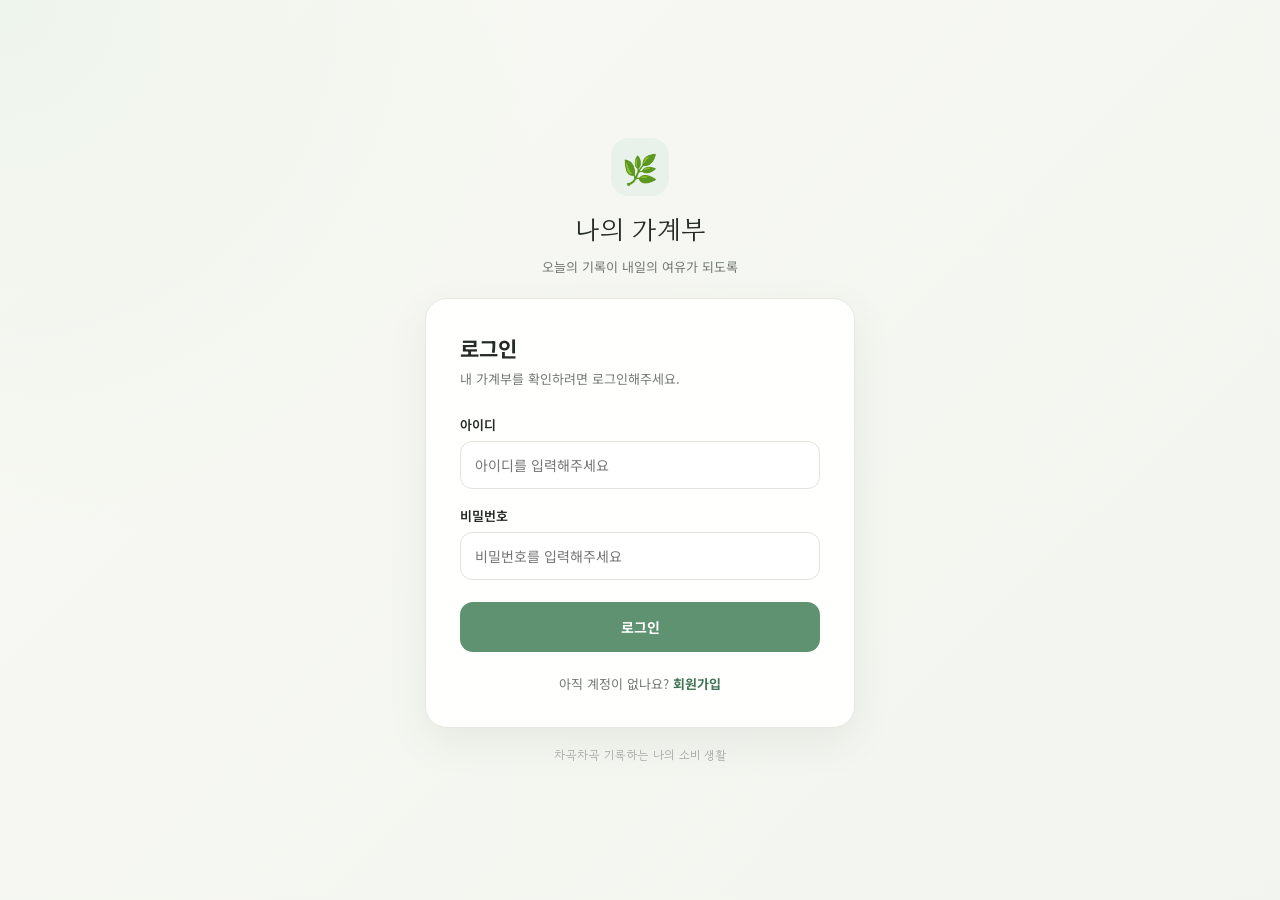
==== commit ba63e807: "홈페이지수정" ====
--- a/index.html
+++ b/index.html
@@ -1,1115 +1,381 @@
 <!DOCTYPE html>
 <html lang="ko">
-
 <head>
   <meta charset="UTF-8">
-
-  <meta
-    name="viewport"
-    content="width=device-width, initial-scale=1.0"
+  <meta name="viewport" content="width=device-width, initial-scale=1.0">
+  <title>로그인 | 나의 가계부</title>
+
+  <link rel="preconnect" href="https://fonts.googleapis.com">
+  <link rel="preconnect" href="https://fonts.gstatic.com" crossorigin>
+  <link
+    href="https://fonts.googleapis.com/css2?family=Gowun+Dodum&family=Noto+Sans+KR:wght@400;500;600;700&display=swap"
+    rel="stylesheet"
   >
 
-  <title>회원가입 | 나의 가계부</title>
-
-  <link
-    rel="stylesheet"
-    href="style.css"
-  >
-
   <style>
+    * {
+      box-sizing: border-box;
+    }
 
     body {
+      margin: 0;
       min-height: 100vh;
-
       display: flex;
       align-items: center;
       justify-content: center;
-
-      padding: 25px;
-
+      padding: 24px;
       background:
-        radial-gradient(
-          circle at 15% 15%,
-          #edf4ea 0,
-          transparent 28%
-        ),
-        radial-gradient(
-          circle at 85% 85%,
-          #f7f1df 0,
-          transparent 30%
-        ),
-        #f7f8f3;
-    }
-
-
-    .auth-layout {
-      display: grid;
-
-      grid-template-columns:
-        1fr 460px;
-
+        radial-gradient(circle at top left, #eef5ec 0, transparent 35%),
+        linear-gradient(135deg, #f8f8f3 0%, #f2f5ef 100%);
+      color: #252a26;
+      font-family: "Noto Sans KR", sans-serif;
+    }
+
+    .login-wrap {
       width: 100%;
-      max-width: 1080px;
-
-      min-height: 680px;
-
-      overflow: hidden;
-
-      border:
-        1px solid #e5e9e2;
-
-      border-radius: 26px;
-
-      background:
-        rgba(255, 255, 255, 0.96);
-
-      box-shadow:
-        0 25px 70px
-        rgba(64, 75, 65, 0.10);
-    }
-
-
-    /* =========================
-       왼쪽 소개
-    ========================= */
-
-    .auth-visual {
-      position: relative;
-
-      display: flex;
-      flex-direction: column;
-      justify-content: space-between;
-
-      padding: 55px;
-
-      overflow: hidden;
-
-      background:
-        linear-gradient(
-          145deg,
-          #e7f0e4,
-          #f4f2df
-        );
-    }
-
-
-    .visual-logo {
-      display: flex;
-      align-items: center;
-
-      gap: 11px;
-    }
-
-
-    .visual-logo-icon {
+      max-width: 430px;
+    }
+
+    .brand {
+      margin-bottom: 22px;
+      text-align: center;
+    }
+
+    .brand-icon {
       display: flex;
       align-items: center;
       justify-content: center;
-
-      width: 46px;
-      height: 46px;
-
-      border-radius: 14px;
-
-      background:
-        rgba(255, 255, 255, 0.7);
-
-      font-size: 25px;
-    }
-
-
-    .visual-logo strong {
-      font-size: 17px;
-      letter-spacing: -0.5px;
-    }
-
-
-    .visual-copy {
-      position: relative;
-
-      z-index: 2;
-
-      max-width: 440px;
-    }
-
-
-    .visual-copy span {
-      display: inline-block;
-
-      margin-bottom: 16px;
-
-      padding: 7px 11px;
-
-      border-radius: 99px;
-
-      background:
-        rgba(255, 255, 255, 0.65);
-
-      color: #557461;
-
-      font-size: 10px;
+      width: 58px;
+      height: 58px;
+      margin: 0 auto 14px;
+      border-radius: 18px;
+      background: #e9f2ea;
+      font-size: 29px;
+    }
+
+    .brand h1 {
+      margin: 0;
+      font-family: "Gowun Dodum", sans-serif;
+      font-size: 27px;
+      font-weight: 400;
+    }
+
+    .brand p {
+      margin: 8px 0 0;
+      color: #737a74;
+      font-size: 13px;
+    }
+
+    .login-card {
+      padding: 34px;
+      border: 1px solid #e6e9e3;
+      border-radius: 22px;
+      background: rgba(255, 255, 255, 0.96);
+      box-shadow: 0 14px 40px rgba(64, 75, 65, 0.08);
+    }
+
+    .login-card h2 {
+      margin: 0 0 6px;
+      font-size: 21px;
+    }
+
+    .login-card .description {
+      margin: 0 0 27px;
+      color: #737a74;
+      font-size: 13px;
+    }
+
+    .field {
+      margin-bottom: 17px;
+    }
+
+    .field label {
+      display: block;
+      margin-bottom: 7px;
+      font-size: 13px;
       font-weight: 600;
     }
 
-
-    .visual-copy h1 {
-      margin: 0 0 17px;
-
-      color: #29352d;
-
-      font-size:
-        clamp(30px, 4vw, 46px);
-
-      line-height: 1.35;
-
-      letter-spacing: -2px;
-    }
-
-
-    .visual-copy p {
-      margin: 0;
-
-      color: #708075;
-
-      font-family:
-        "Gowun Dodum",
-        sans-serif;
-
+    .field input {
+      width: 100%;
+      height: 48px;
+      padding: 0 14px;
+      border: 1px solid #dfe5dd;
+      border-radius: 12px;
+      outline: none;
+      background: #fff;
+      color: #252a26;
+      font-family: inherit;
       font-size: 14px;
-
-      line-height: 1.9;
-    }
-
-
-    .visual-decoration {
-      position: absolute;
-
-      right: 30px;
-      bottom: 20px;
-
-      font-size: 125px;
-
-      opacity: 0.15;
-
-      transform:
-        rotate(-8deg);
-    }
-
-
-    .visual-bottom {
-      color: #78857b;
-
-      font-family:
-        "Gowun Dodum",
-        sans-serif;
-
-      font-size: 11px;
-    }
-
-
-    /* =========================
-       회원가입 영역
-    ========================= */
-
-    .auth-panel {
-      display: flex;
-      flex-direction: column;
-      justify-content: center;
-
-      padding: 45px 48px;
-    }
-
-
-    .mobile-logo {
-      display: none;
-
-      margin-bottom: 30px;
-
-      text-align: center;
-    }
-
-
-    .mobile-logo-icon {
-      display: block;
-
-      margin-bottom: 8px;
-
-      font-size: 35px;
-    }
-
-
-    .mobile-logo strong {
-      font-size: 19px;
-    }
-
-
-    .auth-heading {
-      margin-bottom: 25px;
-    }
-
-
-    .auth-heading span {
-      display: block;
-
-      margin-bottom: 7px;
-
-      color: #789080;
-
-      font-size: 10px;
-      font-weight: 700;
-
-      letter-spacing: 1.4px;
-    }
-
-
-    .auth-heading h2 {
-      margin: 0 0 8px;
-
-      font-size: 26px;
-
-      letter-spacing: -1px;
-    }
-
-
-    .auth-heading p {
-      margin: 0;
-
-      color: #9aa19a;
-
-      font-size: 11px;
-    }
-
-
-    .auth-form
-    .form-group {
-      margin-bottom: 15px;
-    }
-
-
-    .auth-form label {
-      display: block;
-
-      margin-bottom: 7px;
-
-      color: #555d56;
-
-      font-size: 11px;
-      font-weight: 600;
-    }
-
-
-    .auth-input {
-      width: 100%;
-      height: 47px;
-
-      padding: 0 15px;
-
-      border:
-        1px solid #dfe3dc;
-
-      border-radius: 10px;
-
-      background: #fcfdfb;
-
-      color: #252a26;
-
-      font-family: inherit;
-      font-size: 13px;
-
-      outline: none;
-
-      transition: 0.2s ease;
-    }
-
-
-    .auth-input:focus {
-      border-color: #8fb49a;
-
-      background: white;
-
-      box-shadow:
-        0 0 0 4px
-        rgba(95, 146, 112, 0.08);
-    }
-
-
-    .input-help {
-      margin: 6px 2px 0;
-
-      color: #a2a7a1;
-
-      font-size: 9px;
-
-      line-height: 1.5;
-    }
-
-
-    .password-wrap {
-      position: relative;
-    }
-
-
-    .password-wrap
-    .auth-input {
-      padding-right: 55px;
-    }
-
-
-    .password-toggle {
-      position: absolute;
-
-      top: 50%;
-      right: 12px;
-
-      transform:
-        translateY(-50%);
-
-      padding: 5px;
-
-      border: 0;
-
-      background: transparent;
-
-      color: #899089;
-
-      font-size: 10px;
-    }
-
-
-    .signup-button {
+      transition: 0.2s;
+    }
+
+    .field input:focus {
+      border-color: #8bae8a;
+      box-shadow: 0 0 0 3px rgba(139, 174, 138, 0.13);
+    }
+
+    .login-button {
       width: 100%;
       height: 50px;
-
-      margin-top: 7px;
-
+      margin-top: 5px;
       border: 0;
-
+      border-radius: 13px;
+      background: #5f9270;
+      color: #fff;
+      font-family: inherit;
+      font-size: 14px;
+      font-weight: 700;
+      cursor: pointer;
+      transition: 0.2s;
+    }
+
+    .login-button:hover {
+      background: #4f805f;
+    }
+
+    .login-button:disabled {
+      cursor: wait;
+      opacity: 0.65;
+    }
+
+    .message {
+      display: none;
+      margin-top: 16px;
+      padding: 11px 13px;
       border-radius: 10px;
-
-      background: #527f61;
-
-      color: white;
-
-      font-family: inherit;
+      font-size: 12px;
+      line-height: 1.6;
+    }
+
+    .message.error {
+      display: block;
+      background: #fff0ee;
+      color: #b44f48;
+    }
+
+    .message.success {
+      display: block;
+      background: #edf6ee;
+      color: #467653;
+    }
+
+    .signup {
+      margin-top: 22px;
+      text-align: center;
+      color: #737a74;
       font-size: 13px;
-      font-weight: 600;
-
-      box-shadow:
-        0 8px 18px
-        rgba(82, 127, 97, 0.18);
-
-      transition: 0.2s ease;
-    }
-
-
-    .signup-button:hover {
-      transform: translateY(-1px);
-
-      background: #416d51;
-    }
-
-
-    .signup-button:disabled {
-      transform: none;
-
-      opacity: 0.55;
-
-      cursor: wait;
-    }
-
-
-    .auth-message {
-      min-height: 21px;
-
-      margin-top: 12px;
-
-      color: #cc6666;
-
-      font-size: 10px;
-
-      line-height: 1.6;
-
+    }
+
+    .signup a {
+      color: #3f7455;
+      font-weight: 700;
+      text-decoration: none;
+    }
+
+    .signup a:hover {
+      text-decoration: underline;
+    }
+
+    .small-note {
+      margin-top: 18px;
       text-align: center;
-    }
-
-
-    .auth-message.success {
-      color: #527f61;
-    }
-
-
-    .login-box {
-      margin-top: 16px;
-
-      padding-top: 17px;
-
-      border-top:
-        1px solid #eceee9;
-
-      text-align: center;
-    }
-
-
-    .login-box p {
-      margin: 0 0 10px;
-
-      color: #969c96;
-
-      font-size: 10px;
-    }
-
-
-    .login-link {
-      display: flex;
-      align-items: center;
-      justify-content: center;
-
-      width: 100%;
-      height: 44px;
-
-      border:
-        1px solid #a8c2ae;
-
-      border-radius: 10px;
-
-      background: #f9fbf8;
-
-      color: #4f7a5e;
-
-      font-size: 11px;
-      font-weight: 600;
-
-      transition: 0.2s ease;
-    }
-
-
-    .login-link:hover {
-      background: #edf4eb;
-    }
-
-
-    /* =========================
-       모바일
-    ========================= */
-
-    @media (max-width: 780px) {
-
+      color: #a1a6a1;
+      font-family: "Gowun Dodum", sans-serif;
+      font-size: 12px;
+    }
+
+    @media (max-width: 500px) {
       body {
         align-items: flex-start;
-
-        padding: 25px 17px;
-
-        background: #f7f8f3;
-      }
-
-
-      .auth-layout {
-        display: block;
-
-        max-width: 440px;
-
-        min-height: 0;
-
-        border-radius: 20px;
-      }
-
-
-      .auth-visual {
-        display: none;
-      }
-
-
-      .auth-panel {
-        padding: 34px 27px;
-      }
-
-
-      .mobile-logo {
-        display: block;
-      }
-
-
-      .auth-heading {
-        text-align: center;
-      }
-
-
-      .auth-heading h2 {
-        font-size: 23px;
-      }
-
-    }
-
+        padding: 55px 18px 30px;
+      }
+
+      .login-card {
+        padding: 27px 22px;
+      }
+    }
   </style>
 </head>
 
-
 <body>
 
-<div class="auth-layout">
-
-
-  <!-- 왼쪽 소개 -->
-
-  <section class="auth-visual">
-
-    <div class="visual-logo">
-
-      <div class="visual-logo-icon">
-        🌿
-      </div>
-
-      <strong>
-        나의 가계부
-      </strong>
-
+  <main class="login-wrap">
+
+    <div class="brand">
+      <div class="brand-icon">🌿</div>
+      <h1>나의 가계부</h1>
+      <p>오늘의 기록이 내일의 여유가 되도록</p>
     </div>
 
-
-    <div class="visual-copy">
-
-      <span>
-        START MY BUDGET
-      </span>
-
-      <h1>
-        나만의 가계부를<br>
-        만들어볼까요?
-      </h1>
-
-      <p>
-        회원가입하면 나만의 기록 공간이 만들어져요.<br>
-        다른 사람의 가계부와 섞이지 않고<br>
-        내 소비만 차근차근 기록할 수 있어요.
+    <section class="login-card">
+
+      <h2>로그인</h2>
+      <p class="description">
+        내 가계부를 확인하려면 로그인해주세요.
       </p>
 
-    </div>
-
-
-    <div class="visual-decoration">
-      🌱
-    </div>
-
-
-    <div class="visual-bottom">
-      오늘부터 시작하는 나만의 작은 기록
-    </div>
-
-  </section>
-
-
-  <!-- 회원가입 -->
-
-  <section class="auth-panel">
-
-
-    <div class="mobile-logo">
-
-      <span class="mobile-logo-icon">
-        🌿
-      </span>
-
-      <strong>
-        나의 가계부
-      </strong>
-
-    </div>
-
-
-    <div class="auth-heading">
-
-      <span>
-        CREATE ACCOUNT
-      </span>
-
-      <h2>
-        새 가계부 만들기
-      </h2>
-
-      <p>
-        나만의 계정을 만들어주세요.
-      </p>
-
-    </div>
-
-
-    <form
-      id="signupForm"
-      class="auth-form"
-    >
-
-
-      <!-- 닉네임 -->
-
-      <div class="form-group">
-
-        <label for="nickname">
-          닉네임
-        </label>
-
-        <input
-          id="nickname"
-          class="auth-input"
-          type="text"
-          maxlength="20"
-          autocomplete="nickname"
-          placeholder="예: 밍보"
-          required
-        >
-
-        <p class="input-help">
-          로그인하면 ‘밍보의 가계부’처럼 표시돼요.
-        </p>
-
-      </div>
-
-
-      <!-- 아이디 -->
-
-      <div class="form-group">
-
-        <label for="signupId">
-          아이디
-        </label>
-
-        <input
-          id="signupId"
-          class="auth-input"
-          type="text"
-          minlength="4"
-          maxlength="20"
-          autocomplete="username"
-          placeholder="아이디를 입력해주세요"
-          required
-        >
-
-        <p class="input-help">
-          영문, 숫자, _, -를 사용해 4~20자로 만들어주세요.
-        </p>
-
-      </div>
-
-
-      <!-- 비밀번호 -->
-
-      <div class="form-group">
-
-        <label for="signupPassword">
-          비밀번호
-        </label>
-
-
-        <div class="password-wrap">
-
+      <form id="loginForm">
+
+        <div class="field">
+          <label for="userId">아이디</label>
           <input
-            id="signupPassword"
-            class="auth-input"
-            type="password"
-            minlength="8"
-            autocomplete="new-password"
-            placeholder="8자 이상 입력해주세요"
+            type="text"
+            id="userId"
+            autocomplete="username"
+            placeholder="아이디를 입력해주세요"
             required
           >
-
-          <button
-            id="passwordToggle"
-            class="password-toggle"
-            type="button"
+        </div>
+
+        <div class="field">
+          <label for="password">비밀번호</label>
+          <input
+            type="password"
+            id="password"
+            autocomplete="current-password"
+            placeholder="비밀번호를 입력해주세요"
+            required
           >
-            보기
-          </button>
-
         </div>
 
+        <button
+          type="submit"
+          class="login-button"
+          id="loginButton"
+        >
+          로그인
+        </button>
+
+        <div id="message" class="message"></div>
+
+      </form>
+
+      <div class="signup">
+        아직 계정이 없나요?
+        <a href="./signup.html">회원가입</a>
       </div>
 
-
-      <!-- 비밀번호 확인 -->
-
-      <div class="form-group">
-
-        <label for="passwordConfirm">
-          비밀번호 확인
-        </label>
-
-        <input
-          id="passwordConfirm"
-          class="auth-input"
-          type="password"
-          minlength="8"
-          autocomplete="new-password"
-          placeholder="비밀번호를 다시 입력해주세요"
-          required
-        >
-
-      </div>
-
-
-      <button
-        id="signupButton"
-        class="signup-button"
-        type="submit"
-      >
-        내 가계부 만들기
-      </button>
-
-
-      <div
-        id="message"
-        class="auth-message"
-      ></div>
-
-    </form>
-
-
-    <div class="login-box">
-
-      <p>
-        이미 가계부가 있나요?
-      </p>
-
-      <a
-        href="login.html"
-        class="login-link"
-      >
-        로그인하러 가기
-      </a>
-
+    </section>
+
+    <div class="small-note">
+      차곡차곡 기록하는 나의 소비 생활
     </div>
 
-  </section>
-
-</div>
-
-
-<script>
-
-/* =========================================
-   API
-========================================= */
-
-const API_URL =
-  "https://script.google.com/macros/s/AKfycbzedrpedwYtEaVvtdojzfoovU9SIRqhcn9rqz2lLH50w-1HOyetfJfLOkT-mMIq7G3PrQ/exec";
-
-
-/* =========================================
-   요소
-========================================= */
-
-const signupForm =
-  document.getElementById(
-    "signupForm"
-  );
-
-
-const signupButton =
-  document.getElementById(
-    "signupButton"
-  );
-
-
-const message =
-  document.getElementById(
-    "message"
-  );
-
-
-const passwordInput =
-  document.getElementById(
-    "signupPassword"
-  );
-
-
-const passwordConfirm =
-  document.getElementById(
-    "passwordConfirm"
-  );
-
-
-const passwordToggle =
-  document.getElementById(
-    "passwordToggle"
-  );
-
-
-/* =========================================
-   비밀번호 보기
-========================================= */
-
-passwordToggle.addEventListener(
-  "click",
-  function() {
-
-    const show =
-      passwordInput.type ===
-      "password";
-
-
-    passwordInput.type =
-      show
-        ? "text"
-        : "password";
-
-
-    passwordConfirm.type =
-      show
-        ? "text"
-        : "password";
-
-
-    passwordToggle.textContent =
-      show
-        ? "숨기기"
-        : "보기";
-
-  }
-);
-
-
-/* =========================================
-   회원가입
-========================================= */
-
-signupForm.addEventListener(
-  "submit",
-  async function(event) {
-
-    event.preventDefault();
-
-
-    message.classList.remove(
-      "success"
-    );
-
-
-    message.textContent =
-      "";
-
-
-    const nickname =
-      document
-        .getElementById(
-          "nickname"
-        )
-        .value
-        .trim();
-
-
-    const id =
-      document
-        .getElementById(
-          "signupId"
-        )
-        .value
-        .trim();
-
-
-    const password =
-      passwordInput.value;
-
-
-    const confirmPassword =
-      passwordConfirm.value;
-
-
-    /* 입력 확인 */
-
-    if (
-      !nickname ||
-      !id ||
-      !password ||
-      !confirmPassword
-    ) {
-
-      message.textContent =
-        "모든 항목을 입력해주세요.";
-
-      return;
-    }
-
-
-    /* 아이디 확인 */
-
-    if (
-      !/^[a-zA-Z0-9_-]{4,20}$/.test(
-        id
-      )
-    ) {
-
-      message.textContent =
-        "아이디는 영문, 숫자, _, -를 사용해 4~20자로 만들어주세요.";
-
-      return;
-    }
-
-
-    /* 비밀번호 */
-
-    if (
-      password.length < 8
-    ) {
-
-      message.textContent =
-        "비밀번호는 8자 이상으로 만들어주세요.";
-
-      return;
-    }
-
-
-    if (
-      password !==
-      confirmPassword
-    ) {
-
-      message.textContent =
-        "비밀번호가 서로 일치하지 않아요.";
-
-      return;
-    }
-
-
-    signupButton.disabled =
-      true;
-
-
-    signupButton.textContent =
-      "가계부 만드는 중...";
-
-
-    try {
-
-      const result =
-        await apiRequest({
-
-          action: "signup",
-
-          id: id,
-
-          password: password,
-
-          nickname: nickname
-
+  </main>
+
+  <script>
+    const API_URL =
+      "https://script.google.com/macros/s/AKfycbzedrpedwYtEaVvtdojzfoovU9SIRqhcn9rqz2lLH50w-1HOyetfJfLOkT-mMIq7G3PrQ/exec";
+
+    const loginForm = document.getElementById("loginForm");
+    const loginButton = document.getElementById("loginButton");
+    const messageBox = document.getElementById("message");
+
+    function showMessage(text, type = "error") {
+      messageBox.textContent = text;
+      messageBox.className = "message " + type;
+    }
+
+    function clearMessage() {
+      messageBox.textContent = "";
+      messageBox.className = "message";
+    }
+
+    async function apiRequest(data) {
+      const response = await fetch(API_URL, {
+        method: "POST",
+        headers: {
+          "Content-Type": "text/plain;charset=UTF-8"
+        },
+        body: JSON.stringify(data)
+      });
+
+      const text = await response.text();
+
+      try {
+        return JSON.parse(text);
+      } catch (error) {
+        throw new Error("서버 응답을 확인할 수 없습니다.");
+      }
+    }
+
+    async function verifyExistingLogin() {
+      const token = sessionStorage.getItem("ledgerToken");
+
+      if (!token) {
+        return;
+      }
+
+      try {
+        const result = await apiRequest({
+          action: "verify",
+          token: token
         });
 
-
-      if (!result.success) {
-
-        message.textContent =
-          result.message ||
-          "회원가입에 실패했어요.";
-
-
-        signupButton.disabled =
-          false;
-
-
-        signupButton.textContent =
-          "내 가계부 만들기";
-
-
+        if (result.success) {
+          window.location.href = "./index.html";
+          return;
+        }
+
+        sessionStorage.removeItem("ledgerToken");
+        sessionStorage.removeItem("nickname");
+        sessionStorage.removeItem("userId");
+
+      } catch (error) {
+        console.log("자동 로그인 확인 실패:", error);
+      }
+    }
+
+    loginForm.addEventListener("submit", async function (event) {
+      event.preventDefault();
+      clearMessage();
+
+      const userId = document.getElementById("userId").value.trim();
+      const password = document.getElementById("password").value;
+
+      if (!userId || !password) {
+        showMessage("아이디와 비밀번호를 입력해주세요.");
         return;
       }
 
-
-      /*
-        회원가입 성공
-      */
-
-      message.classList.add(
-        "success"
-      );
-
-
-      message.textContent =
-        nickname +
-        "의 가계부가 만들어졌어요! 🌿";
-
-
-      signupButton.textContent =
-        "완료!";
-
-
-      /*
-        1초 후 로그인 화면
-      */
-
-      setTimeout(
-        function() {
-
-          window.location.replace(
-            "login.html"
-          );
-
-        },
-        1000
-      );
-
-
-    } catch (error) {
-
-      console.error(
-        "회원가입 오류:",
-        error
-      );
-
-
-      message.textContent =
-        "서버 연결 중 오류가 발생했어요.";
-
-
-      signupButton.disabled =
-        false;
-
-
-      signupButton.textContent =
-        "내 가계부 만들기";
-
-    }
-
-  }
-);
-
-
-/* =========================================
-   서버 요청
-========================================= */
-
-async function apiRequest(data) {
-
-  const response =
-    await fetch(
-      API_URL,
-      {
-
-        method: "POST",
-
-        headers: {
-          "Content-Type":
-            "text/plain;charset=UTF-8"
-        },
-
-        body:
-          JSON.stringify(data)
-
-      }
-    );
-
-
-  if (!response.ok) {
-
-    throw new Error(
-      "서버 응답 오류"
-    );
-
-  }
-
-
-  return await response.json();
-
-}
-
-</script>
+      loginButton.disabled = true;
+      loginButton.textContent = "로그인 중...";
+
+      try {
+        const result = await apiRequest({
+          action: "login",
+          userId: userId,
+          password: password
+        });
+
+        if (!result.success) {
+          showMessage(result.message || "로그인에 실패했습니다.");
+          return;
+        }
+
+        sessionStorage.setItem("ledgerToken", result.token);
+        sessionStorage.setItem("nickname", result.nickname || "");
+        sessionStorage.setItem("userId", result.userId || userId);
+
+        showMessage("로그인되었습니다.", "success");
+
+        setTimeout(function () {
+          window.location.href = "./index.html";
+        }, 300);
+
+      } catch (error) {
+        console.error(error);
+        showMessage("서버 연결에 실패했습니다. 잠시 후 다시 시도해주세요.");
+
+      } finally {
+        loginButton.disabled = false;
+        loginButton.textContent = "로그인";
+      }
+    });
+
+    verifyExistingLogin();
+  </script>
 
 </body>
-
 </html>
